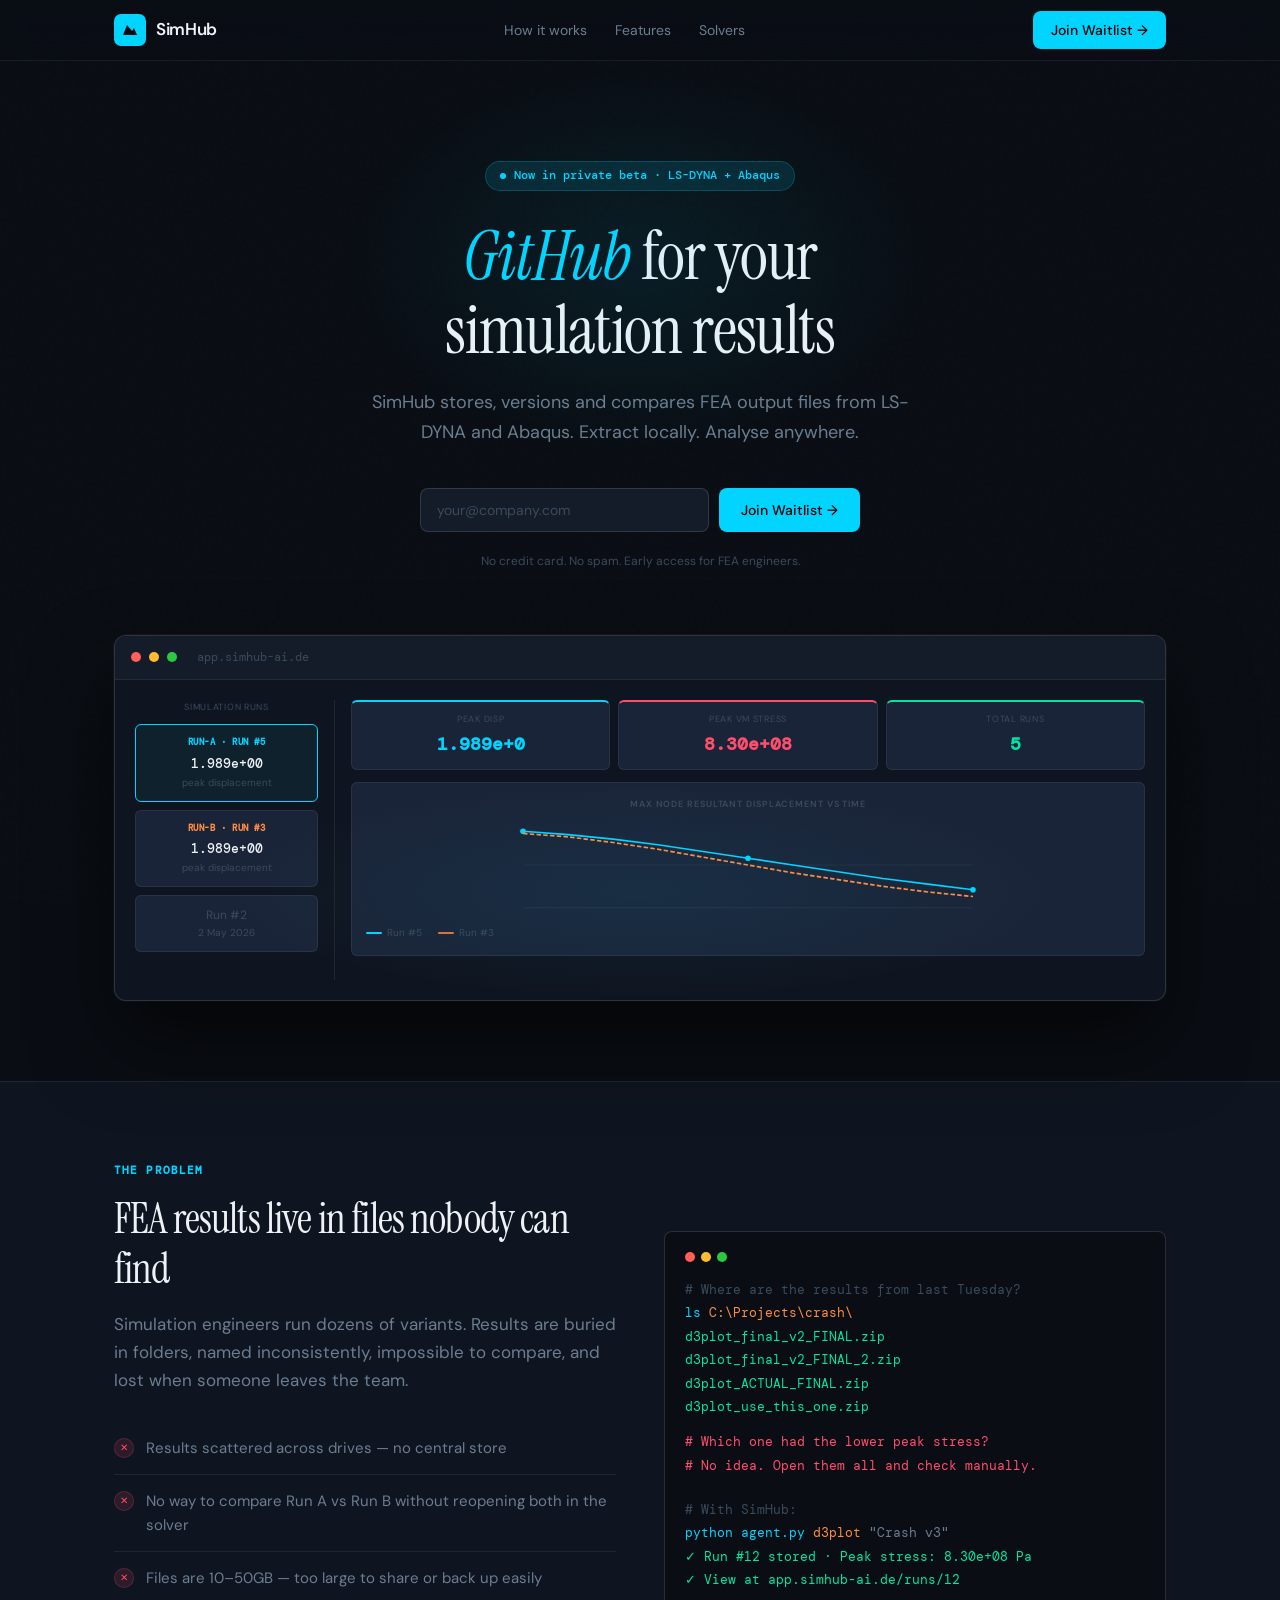
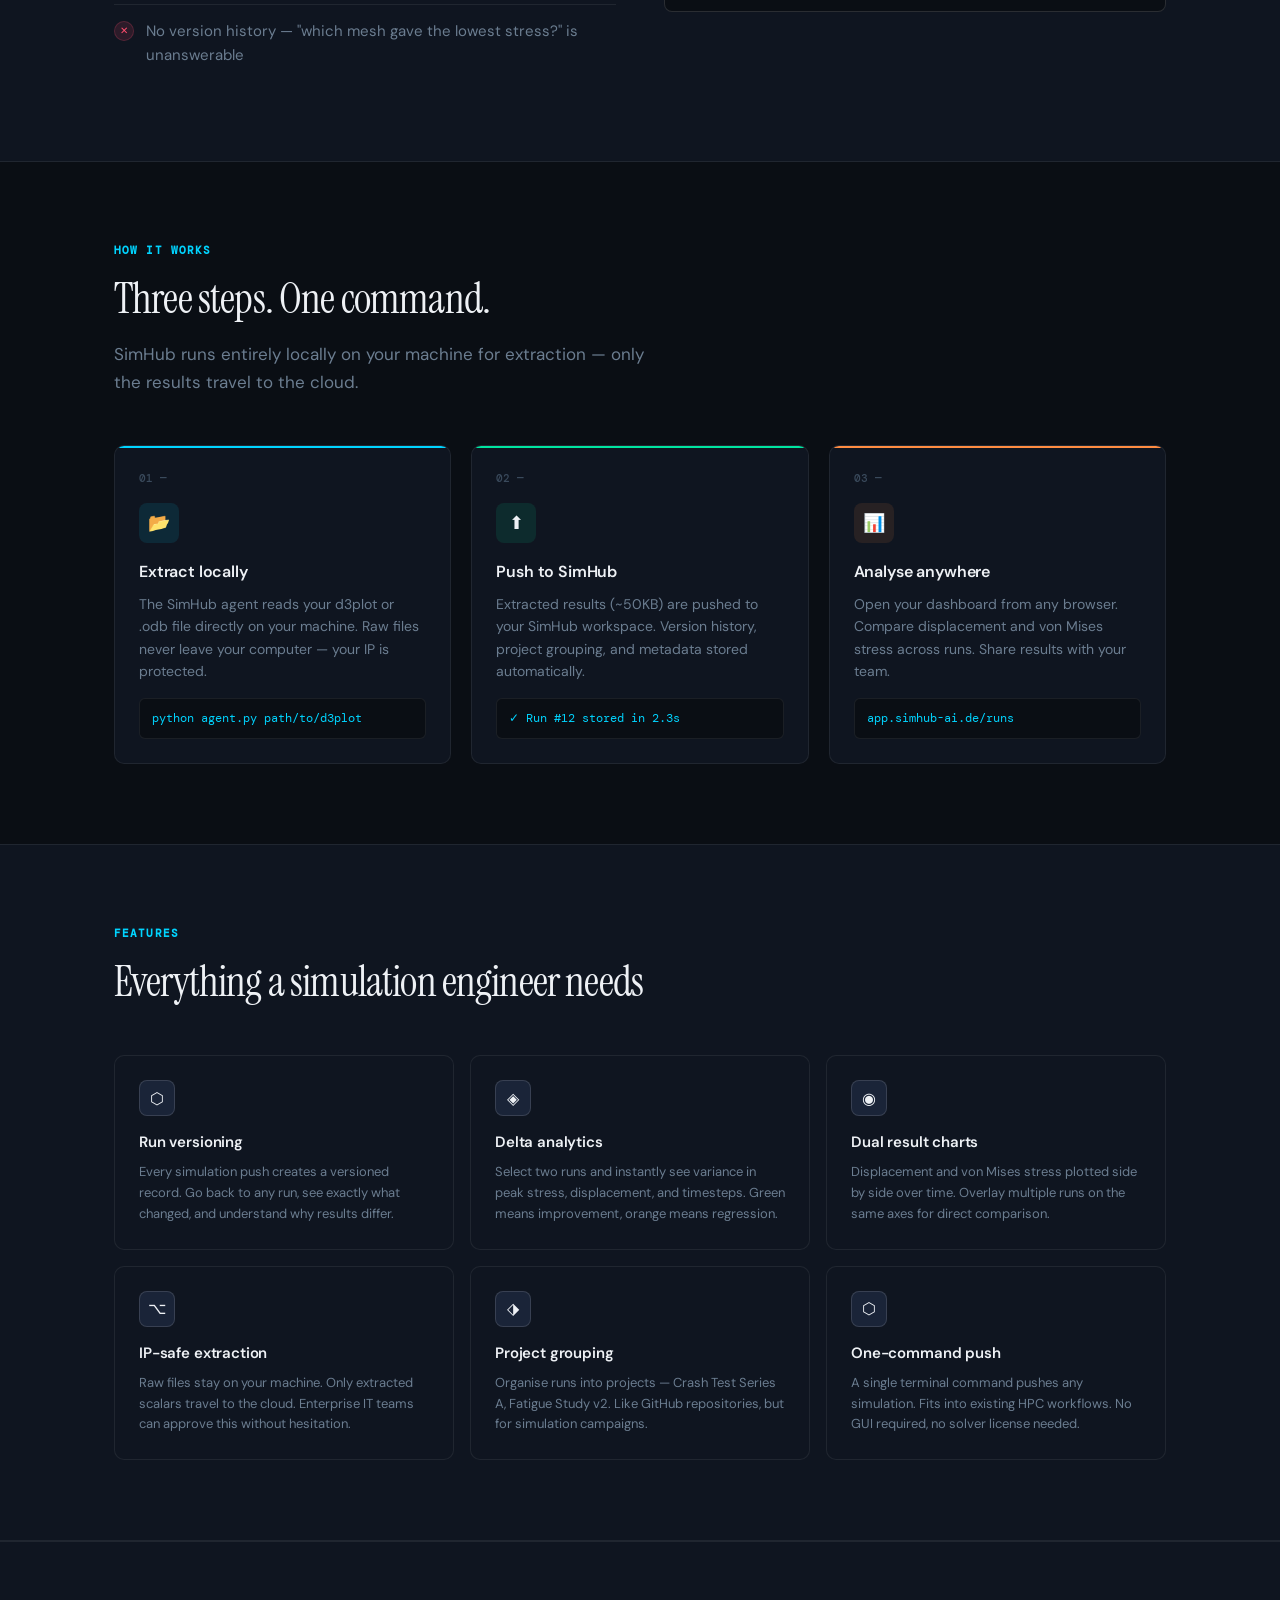
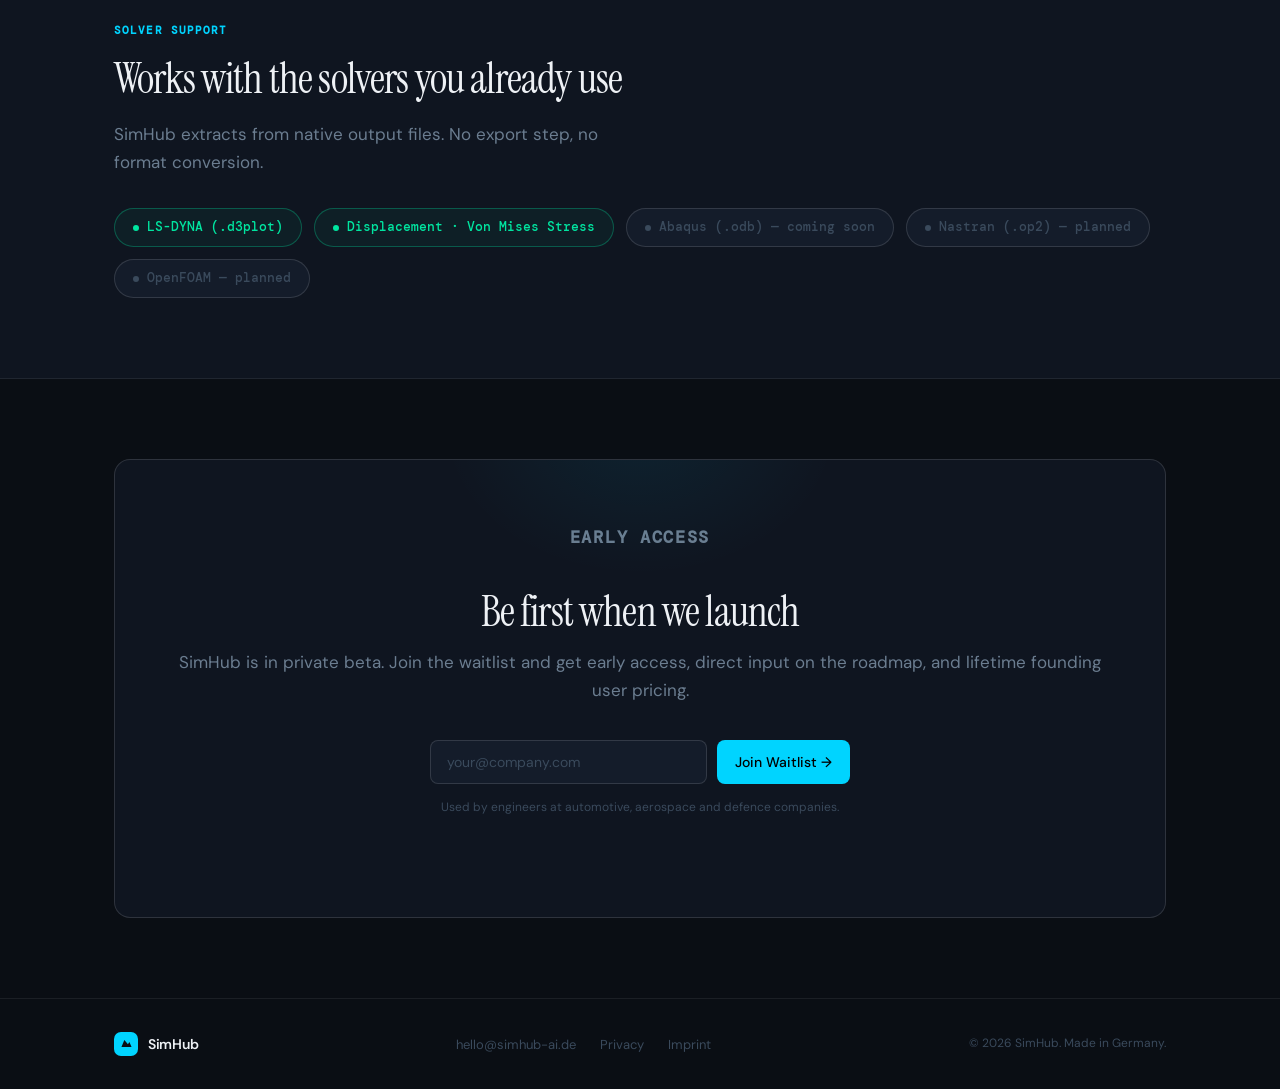
==== index.html @ 5e5bd2ab "feat:launch landing page" ====
<!DOCTYPE html>
<html lang="en">
<head>
  <meta charset="UTF-8"/>
  <meta name="viewport" content="width=device-width, initial-scale=1.0"/>
  <title>SimHub — GitHub for Simulation Data</title>
  <meta name="description" content="Store, version and compare FEA simulation results from LS-DYNA and Abaqus. Built for structural engineers."/>
  <meta property="og:title" content="SimHub — GitHub for Simulation Data"/>
  <meta property="og:description" content="Store, version and compare FEA results. Built for LS-DYNA and Abaqus engineers."/>
  <link rel="preconnect" href="https://fonts.googleapis.com"/>
  <link href="https://fonts.googleapis.com/css2?family=DM+Mono:wght@400;500&family=Instrument+Serif:ital@0;1&family=DM+Sans:wght@300;400;500;600&display=swap" rel="stylesheet"/>
  <style>
    /* ── Reset & tokens ──────────────────────────────────────────── */
    *, *::before, *::after { box-sizing: border-box; margin: 0; padding: 0; }

    :root {
      --bg:        #0a0e14;
      --bg-1:      #0f1520;
      --bg-2:      #141c2a;
      --bg-3:      #1a2438;
      --border:    rgba(255,255,255,0.07);
      --border-hi: rgba(255,255,255,0.13);
      --text-0:    #eef1f5;
      --text-1:    #6b7d90;
      --text-2:    #3a4a5c;
      --accent:    #00d4ff;
      --accent-dim:rgba(0,212,255,0.12);
      --green:     #00e5a0;
      --orange:    #ff8c42;
      --red:       #ff4d6d;
      --max:       1100px;
      --r:         8px;
    }

    html { scroll-behavior: smooth; }

    body {
      background: var(--bg);
      color: var(--text-0);
      font-family: 'DM Sans', sans-serif;
      font-size: 16px;
      line-height: 1.6;
      -webkit-font-smoothing: antialiased;
    }

    .container { max-width: var(--max); margin: 0 auto; padding: 0 24px; }
    .mono      { font-family: 'DM Mono', monospace; }

    /* ── Noise texture overlay ───────────────────────────────────── */
    body::before {
      content: '';
      position: fixed; inset: 0; pointer-events: none; z-index: 0;
      background-image: url("data:image/svg+xml,%3Csvg viewBox='0 0 256 256' xmlns='http://www.w3.org/2000/svg'%3E%3Cfilter id='noise'%3E%3CfeTurbulence type='fractalNoise' baseFrequency='0.9' numOctaves='4' stitchTiles='stitch'/%3E%3C/filter%3E%3Crect width='100%25' height='100%25' filter='url(%23noise)' opacity='0.03'/%3E%3C/svg%3E");
      opacity: 0.4;
    }

    /* ── Nav ─────────────────────────────────────────────────────── */
    nav {
      position: sticky; top: 0; z-index: 100;
      border-bottom: 1px solid var(--border);
      background: rgba(10,14,20,0.85);
      backdrop-filter: blur(16px);
      -webkit-backdrop-filter: blur(16px);
    }

    .nav-inner {
      max-width: var(--max); margin: 0 auto; padding: 0 24px;
      height: 60px;
      display: flex; align-items: center; justify-content: space-between;
    }

    .logo {
      display: flex; align-items: center; gap: 10px;
      text-decoration: none;
    }

    .logo-mark {
      width: 32px; height: 32px;
      background: var(--accent);
      border-radius: 7px;
      display: flex; align-items: center; justify-content: center;
    }

    .logo-name {
      font-family: 'DM Sans', sans-serif;
      font-weight: 600; font-size: 17px;
      color: var(--text-0); letter-spacing: -0.02em;
    }

    .nav-links {
      display: flex; align-items: center; gap: 28px;
      list-style: none;
    }

    .nav-links a {
      font-size: 14px; color: var(--text-1);
      text-decoration: none; transition: color 0.15s;
    }
    .nav-links a:hover { color: var(--text-0); }

    .btn {
      display: inline-flex; align-items: center; gap: 6px;
      font-family: 'DM Sans', sans-serif;
      font-size: 14px; font-weight: 500;
      padding: 8px 18px; border-radius: var(--r);
      border: none; cursor: pointer; transition: all 0.15s;
      text-decoration: none;
    }

    .btn-primary {
      background: var(--accent); color: #000;
    }
    .btn-primary:hover { background: #33dcff; transform: translateY(-1px); }

    .btn-outline {
      background: transparent;
      border: 1px solid var(--border-hi);
      color: var(--text-0);
    }
    .btn-outline:hover { border-color: var(--accent); color: var(--accent); }

    /* ── Hero ────────────────────────────────────────────────────── */
    .hero {
      padding: 100px 0 80px;
      text-align: center;
      position: relative;
    }

    /* Glow behind hero */
    .hero::before {
      content: '';
      position: absolute;
      top: 0; left: 50%; transform: translateX(-50%);
      width: 600px; height: 400px;
      background: radial-gradient(ellipse, rgba(0,212,255,0.08) 0%, transparent 70%);
      pointer-events: none;
    }

    .hero-eyebrow {
      display: inline-flex; align-items: center; gap: 8px;
      background: var(--accent-dim);
      border: 1px solid rgba(0,212,255,0.2);
      border-radius: 100px;
      padding: 4px 14px; margin-bottom: 28px;
      font-size: 12px; font-weight: 500; color: var(--accent);
      font-family: 'DM Mono', monospace;
    }

    .hero-eyebrow::before {
      content: '';
      width: 6px; height: 6px; border-radius: 50%;
      background: var(--accent);
      animation: pulse 2s infinite;
    }

    @keyframes pulse {
      0%,100% { opacity:1; } 50% { opacity:0.3; }
    }

    h1 {
      font-family: 'Instrument Serif', Georgia, serif;
      font-size: clamp(40px, 6vw, 68px);
      font-weight: 400; line-height: 1.1;
      letter-spacing: -0.02em;
      color: var(--text-0);
      margin-bottom: 20px;
    }

    h1 em {
      font-style: italic;
      color: var(--accent);
    }

    .hero-sub {
      font-size: 18px; color: var(--text-1);
      max-width: 540px; margin: 0 auto 40px;
      line-height: 1.65;
    }

    /* Email capture */
    .email-form {
      display: flex; gap: 10px;
      max-width: 440px; margin: 0 auto 20px;
    }

    .email-input {
      flex: 1;
      background: var(--bg-2);
      border: 1px solid var(--border-hi);
      border-radius: var(--r);
      padding: 12px 16px;
      font-family: 'DM Sans', sans-serif;
      font-size: 14px; color: var(--text-0);
      outline: none; transition: border-color 0.15s;
    }
    .email-input::placeholder { color: var(--text-2); }
    .email-input:focus { border-color: var(--accent); }

    .email-form .btn-primary { padding: 12px 22px; font-size: 14px; white-space: nowrap; }

    .hero-note {
      font-size: 12px; color: var(--text-2);
    }

    /* Dashboard preview */
    .dashboard-preview {
      margin-top: 64px;
      position: relative;
    }

    .dashboard-preview::before {
      content: '';
      position: absolute;
      bottom: 0; left: 50%; transform: translateX(-50%);
      width: 80%; height: 60%;
      background: radial-gradient(ellipse, rgba(0,212,255,0.06) 0%, transparent 70%);
      pointer-events: none;
    }

    .preview-frame {
      background: var(--bg-1);
      border: 1px solid var(--border-hi);
      border-radius: 12px;
      overflow: hidden;
      box-shadow: 0 40px 80px rgba(0,0,0,0.6), 0 0 0 1px rgba(255,255,255,0.04);
    }

    .preview-bar {
      background: var(--bg-2);
      border-bottom: 1px solid var(--border);
      padding: 12px 16px;
      display: flex; align-items: center; gap: 8px;
    }

    .dot { width: 10px; height: 10px; border-radius: 50%; }

    .preview-content {
      padding: 20px;
      display: grid;
      grid-template-columns: 200px 1fr;
      gap: 16px;
      min-height: 320px;
    }

    .preview-sidebar {
      border-right: 1px solid var(--border);
      padding-right: 16px;
    }

    .preview-run {
      background: var(--bg-3);
      border: 1px solid var(--border);
      border-radius: 6px;
      padding: 10px 12px;
      margin-bottom: 8px;
      cursor: default;
    }

    .preview-run.active { border-color: var(--accent); background: rgba(0,212,255,0.06); }

    .preview-run-label {
      font-size: 9px; font-weight: 600;
      color: var(--accent); font-family: 'DM Mono', monospace;
      letter-spacing: 0.06em; margin-bottom: 4px;
    }

    .preview-run-val {
      font-size: 13px; font-family: 'DM Mono', monospace;
      color: var(--text-0); font-weight: 500;
    }

    .preview-charts {
      display: flex; flex-direction: column; gap: 12px;
    }

    .preview-chart-header {
      font-size: 9px; font-weight: 600; letter-spacing: 0.1em;
      color: var(--text-2); text-transform: uppercase; margin-bottom: 8px;
    }

    /* SVG chart placeholders */
    .chart-svg { width: 100%; height: 90px; }

    /* ── Section shared ──────────────────────────────────────────── */
    section { padding: 80px 0; }

    .section-label {
      font-size: 11px; font-weight: 600;
      letter-spacing: 0.1em; text-transform: uppercase;
      color: var(--accent); font-family: 'DM Mono', monospace;
      margin-bottom: 14px;
    }

    h2 {
      font-family: 'Instrument Serif', Georgia, serif;
      font-size: clamp(28px, 4vw, 42px);
      font-weight: 400; line-height: 1.2;
      letter-spacing: -0.02em;
      margin-bottom: 16px;
    }

    .section-sub {
      font-size: 17px; color: var(--text-1);
      max-width: 540px; line-height: 1.65;
    }

    /* ── Problem section ─────────────────────────────────────────── */
    .problem { background: var(--bg-1); border-top: 1px solid var(--border); border-bottom: 1px solid var(--border); }

    .problem-grid {
      display: grid;
      grid-template-columns: 1fr 1fr;
      gap: 48px; align-items: center;
    }

    .pain-list { list-style: none; margin-top: 28px; }

    .pain-list li {
      display: flex; align-items: flex-start; gap: 12px;
      padding: 14px 0;
      border-bottom: 1px solid var(--border);
      font-size: 15px; color: var(--text-1);
    }

    .pain-list li:last-child { border-bottom: none; }

    .pain-icon {
      width: 20px; height: 20px; border-radius: 50%;
      background: rgba(255,77,109,0.12);
      border: 1px solid rgba(255,77,109,0.2);
      display: flex; align-items: center; justify-content: center;
      flex-shrink: 0; margin-top: 2px;
      font-size: 10px; color: var(--red);
    }

    .terminal {
      background: var(--bg);
      border: 1px solid var(--border-hi);
      border-radius: var(--r);
      padding: 20px;
      font-family: 'DM Mono', monospace;
      font-size: 13px;
    }

    .terminal-bar {
      display: flex; gap: 6px; margin-bottom: 16px;
    }

    .t-line { line-height: 1.8; }
    .t-comment { color: var(--text-2); }
    .t-cmd     { color: var(--accent); }
    .t-out     { color: var(--green); }
    .t-err     { color: var(--red); }
    .t-path    { color: var(--orange); }

    /* ── How it works ────────────────────────────────────────────── */
    .steps {
      display: grid;
      grid-template-columns: repeat(3, 1fr);
      gap: 20px; margin-top: 48px;
    }

    .step {
      background: var(--bg-1);
      border: 1px solid var(--border);
      border-radius: 10px;
      padding: 24px;
      position: relative;
      overflow: hidden;
    }

    .step::before {
      content: '';
      position: absolute; top: 0; left: 0; right: 0; height: 2px;
    }
    .step:nth-child(1)::before { background: var(--accent); }
    .step:nth-child(2)::before { background: var(--green); }
    .step:nth-child(3)::before { background: var(--orange); }

    .step-num {
      font-family: 'DM Mono', monospace;
      font-size: 11px; font-weight: 500;
      color: var(--text-2); margin-bottom: 16px;
    }

    .step-icon {
      width: 40px; height: 40px;
      border-radius: 8px;
      display: flex; align-items: center; justify-content: center;
      font-size: 18px; margin-bottom: 16px;
    }

    .step h3 {
      font-size: 16px; font-weight: 600;
      margin-bottom: 8px; letter-spacing: -0.01em;
    }

    .step p {
      font-size: 14px; color: var(--text-1); line-height: 1.6;
    }

    .step-code {
      margin-top: 16px;
      background: var(--bg);
      border: 1px solid var(--border);
      border-radius: 6px;
      padding: 10px 12px;
      font-family: 'DM Mono', monospace;
      font-size: 12px; color: var(--accent);
    }

    /* ── Features ────────────────────────────────────────────────── */
    .features-grid {
      display: grid;
      grid-template-columns: repeat(3, 1fr);
      gap: 16px; margin-top: 48px;
    }

    .feature {
      background: var(--bg-1);
      border: 1px solid var(--border);
      border-radius: 10px;
      padding: 24px;
      transition: border-color 0.2s;
    }
    .feature:hover { border-color: var(--border-hi); }

    .feature-icon {
      width: 36px; height: 36px;
      background: var(--bg-3);
      border: 1px solid var(--border-hi);
      border-radius: 8px;
      display: flex; align-items: center; justify-content: center;
      font-size: 16px; margin-bottom: 14px;
    }

    .feature h3 {
      font-size: 15px; font-weight: 600;
      margin-bottom: 8px; letter-spacing: -0.01em;
    }

    .feature p {
      font-size: 13px; color: var(--text-1); line-height: 1.6;
    }

    /* ── Solvers ─────────────────────────────────────────────────── */
    .solvers {
      background: var(--bg-1);
      border-top: 1px solid var(--border);
      border-bottom: 1px solid var(--border);
    }

    .solver-chips {
      display: flex; gap: 12px; flex-wrap: wrap; margin-top: 32px;
    }

    .solver-chip {
      background: var(--bg-2);
      border: 1px solid var(--border-hi);
      border-radius: 100px;
      padding: 8px 18px;
      font-family: 'DM Mono', monospace;
      font-size: 13px; font-weight: 500;
      display: flex; align-items: center; gap: 8px;
    }

    .solver-chip.live { border-color: rgba(0,229,160,0.3); color: var(--green); background: rgba(0,229,160,0.05); }
    .solver-chip.soon { color: var(--text-2); }
    .chip-dot { width: 6px; height: 6px; border-radius: 50%; }

    /* ── CTA ─────────────────────────────────────────────────────── */
    .cta-section { text-align: center; }

    .cta-box {
      background: var(--bg-1);
      border: 1px solid var(--border-hi);
      border-radius: 16px;
      padding: 64px 48px;
      position: relative; overflow: hidden;
    }

    .cta-box::before {
      content: '';
      position: absolute; top: -40%; left: 50%; transform: translateX(-50%);
      width: 400px; height: 300px;
      background: radial-gradient(ellipse, rgba(0,212,255,0.07) 0%, transparent 70%);
      pointer-events: none;
    }

    .cta-box h2 { margin-bottom: 12px; }
    .cta-box p  { color: var(--text-1); font-size: 17px; margin-bottom: 36px; }

    .cta-form {
      display: flex; gap: 10px;
      max-width: 420px; margin: 0 auto;
    }

    /* ── Footer ──────────────────────────────────────────────────── */
    footer {
      border-top: 1px solid var(--border);
      padding: 32px 0;
    }

    .footer-inner {
      max-width: var(--max); margin: 0 auto; padding: 0 24px;
      display: flex; align-items: center; justify-content: space-between;
    }

    .footer-links {
      display: flex; gap: 24px; list-style: none;
    }

    .footer-links a {
      font-size: 13px; color: var(--text-2);
      text-decoration: none; transition: color 0.15s;
    }
    .footer-links a:hover { color: var(--text-1); }

    /* ── Success state ───────────────────────────────────────────── */
    .success-msg {
      display: none;
      color: var(--green);
      font-size: 14px; margin-top: 12px;
      font-family: 'DM Mono', monospace;
    }

    /* ── Responsive ──────────────────────────────────────────────── */
    @media (max-width: 768px) {
      .problem-grid,
      .steps,
      .features-grid { grid-template-columns: 1fr; }
      .email-form, .cta-form { flex-direction: column; }
      .nav-links { display: none; }
      h1 { font-size: 36px; }
      .preview-content { grid-template-columns: 1fr; }
      .preview-sidebar { display: none; }
    }
  </style>
</head>
<body>

<!-- ── Nav ─────────────────────────────────────────────────────────────── -->
<nav>
  <div class="nav-inner">
    <a href="#" class="logo">
      <div class="logo-mark">
        <svg width="18" height="18" viewBox="0 0 18 18" fill="none">
          <path d="M2 14L6 4L11 10L13 7L16 14H2Z" fill="#0a0e14"/>
        </svg>
      </div>
      <span class="logo-name">SimHub</span>
    </a>
    <ul class="nav-links">
      <li><a href="#how">How it works</a></li>
      <li><a href="#features">Features</a></li>
      <li><a href="#solvers">Solvers</a></li>
    </ul>
    <a href="#waitlist" class="btn btn-primary">Join Waitlist →</a>
  </div>
</nav>

<!-- ── Hero ────────────────────────────────────────────────────────────── -->
<section class="hero">
  <div class="container">
    <div class="hero-eyebrow">Now in private beta · LS-DYNA + Abaqus</div>
    <h1>
      <em>GitHub</em> for your<br/>
      simulation results
    </h1>
    <p class="hero-sub">
      SimHub stores, versions and compares FEA output files from LS-DYNA and Abaqus.
      Extract locally. Analyse anywhere.
    </p>

    <form class="email-form" onsubmit="handleSubmit(event)" id="hero-form">
      <input type="email" class="email-input" placeholder="your@company.com" required id="hero-email"/>
      <button type="submit" class="btn btn-primary">Join Waitlist →</button>
    </form>
    <p class="hero-note">No credit card. No spam. Early access for FEA engineers.</p>
    <p class="success-msg" id="hero-success">✓ You're on the list. We'll be in touch.</p>

    <!-- Dashboard preview -->
    <div class="dashboard-preview">
      <div class="preview-frame">
        <div class="preview-bar">
          <div class="dot" style="background:#ff5f57"></div>
          <div class="dot" style="background:#ffbd2e"></div>
          <div class="dot" style="background:#28ca41"></div>
          <span style="margin-left:12px;font-size:12px;color:var(--text-2);font-family:'DM Mono',monospace">app.simhub-ai.de</span>
        </div>
        <div class="preview-content">
          <div class="preview-sidebar">
            <div style="font-size:9px;color:var(--text-2);letter-spacing:0.08em;text-transform:uppercase;margin-bottom:10px">SIMULATION RUNS</div>
            <div class="preview-run active">
              <div class="preview-run-label">RUN-A · RUN #5</div>
              <div class="preview-run-val">1.989e+00</div>
              <div style="font-size:10px;color:var(--text-2)">peak displacement</div>
            </div>
            <div class="preview-run">
              <div class="preview-run-label" style="color:var(--orange)">RUN-B · RUN #3</div>
              <div class="preview-run-val">1.989e+00</div>
              <div style="font-size:10px;color:var(--text-2)">peak displacement</div>
            </div>
            <div class="preview-run">
              <div style="font-size:12px;color:var(--text-2)">Run #2</div>
              <div style="font-size:10px;color:var(--text-2)">2 May 2026</div>
            </div>
          </div>

          <div class="preview-charts">
            <!-- Stat cards -->
            <div style="display:grid;grid-template-columns:repeat(3,1fr);gap:8px">
              <div style="background:var(--bg-3);border:1px solid var(--border);border-radius:6px;padding:10px;border-top:2px solid var(--accent)">
                <div style="font-size:9px;color:var(--text-2);text-transform:uppercase;letter-spacing:0.08em;margin-bottom:4px">PEAK DISP</div>
                <div style="font-size:18px;font-weight:700;font-family:'DM Mono',monospace;color:var(--accent)">1.989e+0</div>
              </div>
              <div style="background:var(--bg-3);border:1px solid var(--border);border-radius:6px;padding:10px;border-top:2px solid var(--red)">
                <div style="font-size:9px;color:var(--text-2);text-transform:uppercase;letter-spacing:0.08em;margin-bottom:4px">PEAK VM STRESS</div>
                <div style="font-size:18px;font-weight:700;font-family:'DM Mono',monospace;color:var(--red)">8.30e+08</div>
              </div>
              <div style="background:var(--bg-3);border:1px solid var(--border);border-radius:6px;padding:10px;border-top:2px solid var(--green)">
                <div style="font-size:9px;color:var(--text-2);text-transform:uppercase;letter-spacing:0.08em;margin-bottom:4px">TOTAL RUNS</div>
                <div style="font-size:18px;font-weight:700;font-family:'DM Mono',monospace;color:var(--green)">5</div>
              </div>
            </div>

            <!-- Chart preview -->
            <div style="background:var(--bg-3);border:1px solid var(--border);border-radius:6px;padding:14px">
              <div class="preview-chart-header">MAX NODE RESULTANT DISPLACEMENT VS TIME</div>
              <svg class="chart-svg" viewBox="0 0 400 80">
                <line x1="0" y1="78" x2="400" y2="78" stroke="rgba(255,255,255,0.05)" stroke-width="1"/>
                <line x1="0" y1="40" x2="400" y2="40" stroke="rgba(255,255,255,0.05)" stroke-width="1"/>
                <!-- RUN-A displacement curve -->
                <polyline points="0,10 40,13 80,17 120,22 160,28 200,34 240,40 280,46 320,52 360,57 400,62"
                  fill="none" stroke="#00d4ff" stroke-width="1.5"/>
                <circle cx="0"   cy="10" r="2.5" fill="#00d4ff"/>
                <circle cx="200" cy="34" r="2.5" fill="#00d4ff"/>
                <circle cx="400" cy="62" r="2.5" fill="#00d4ff"/>
                <!-- RUN-B displacement curve -->
                <polyline points="0,12 40,15 80,20 120,26 160,33 200,40 240,47 280,53 320,59 360,64 400,68"
                  fill="none" stroke="#ff8c42" stroke-width="1.5" stroke-dasharray="4 2"/>
              </svg>
              <div style="display:flex;gap:16px;margin-top:8px">
                <div style="display:flex;align-items:center;gap:5px"><div style="width:16px;height:2px;background:#00d4ff;border-radius:1px"></div><span style="font-size:10px;color:var(--text-2)">Run #5</span></div>
                <div style="display:flex;align-items:center;gap:5px"><div style="width:16px;height:2px;background:#ff8c42;border-radius:1px;opacity:0.8"></div><span style="font-size:10px;color:var(--text-2)">Run #3</span></div>
              </div>
            </div>
          </div>
        </div>
      </div>
    </div>
  </div>
</section>

<!-- ── Problem ──────────────────────────────────────────────────────────── -->
<section class="problem" id="problem">
  <div class="container">
    <div class="problem-grid">
      <div>
        <p class="section-label">The Problem</p>
        <h2>FEA results live in files nobody can find</h2>
        <p class="section-sub">
          Simulation engineers run dozens of variants. Results are buried in folders,
          named inconsistently, impossible to compare, and lost when someone leaves the team.
        </p>
        <ul class="pain-list">
          <li>
            <span class="pain-icon">✕</span>
            <span>Results scattered across drives — no central store</span>
          </li>
          <li>
            <span class="pain-icon">✕</span>
            <span>No way to compare Run A vs Run B without reopening both in the solver</span>
          </li>
          <li>
            <span class="pain-icon">✕</span>
            <span>Files are 10–50GB — too large to share or back up easily</span>
          </li>
          <li>
            <span class="pain-icon">✕</span>
            <span>No version history — "which mesh gave the lowest stress?" is unanswerable</span>
          </li>
        </ul>
      </div>
      <div class="terminal">
        <div class="terminal-bar">
          <div class="dot" style="background:#ff5f57"></div>
          <div class="dot" style="background:#ffbd2e"></div>
          <div class="dot" style="background:#28ca41"></div>
        </div>
        <div class="t-line t-comment"># Where are the results from last Tuesday?</div>
        <div class="t-line"><span class="t-cmd">ls</span> <span class="t-path">C:\Projects\crash\</span></div>
        <div class="t-line t-out">d3plot_final_v2_FINAL.zip</div>
        <div class="t-line t-out">d3plot_final_v2_FINAL_2.zip</div>
        <div class="t-line t-out">d3plot_ACTUAL_FINAL.zip</div>
        <div class="t-line t-out">d3plot_use_this_one.zip</div>
        <div class="t-line t-err" style="margin-top:12px"># Which one had the lower peak stress?</div>
        <div class="t-line t-err"># No idea. Open them all and check manually.</div>
        <br/>
        <div class="t-line t-comment"># With SimHub:</div>
        <div class="t-line"><span class="t-cmd">python agent.py</span> <span class="t-path">d3plot</span> <span style="color:var(--text-1)">"Crash v3"</span></div>
        <div class="t-line t-out">✓ Run #12 stored · Peak stress: 8.30e+08 Pa</div>
        <div class="t-line t-out">✓ View at app.simhub-ai.de/runs/12</div>
      </div>
    </div>
  </div>
</section>

<!-- ── How it works ─────────────────────────────────────────────────────── -->
<section id="how">
  <div class="container">
    <p class="section-label">How it works</p>
    <h2>Three steps. One command.</h2>
    <p class="section-sub">SimHub runs entirely locally on your machine for extraction — only the results travel to the cloud.</p>

    <div class="steps">
      <div class="step">
        <div class="step-num">01 —</div>
        <div class="step-icon" style="background:rgba(0,212,255,0.1)">📂</div>
        <h3>Extract locally</h3>
        <p>The SimHub agent reads your d3plot or .odb file directly on your machine. Raw files never leave your computer — your IP is protected.</p>
        <div class="step-code">python agent.py path/to/d3plot</div>
      </div>
      <div class="step">
        <div class="step-num">02 —</div>
        <div class="step-icon" style="background:rgba(0,229,160,0.1)">⬆</div>
        <h3>Push to SimHub</h3>
        <p>Extracted results (~50KB) are pushed to your SimHub workspace. Version history, project grouping, and metadata stored automatically.</p>
        <div class="step-code">✓ Run #12 stored in 2.3s</div>
      </div>
      <div class="step">
        <div class="step-num">03 —</div>
        <div class="step-icon" style="background:rgba(255,140,66,0.1)">📊</div>
        <h3>Analyse anywhere</h3>
        <p>Open your dashboard from any browser. Compare displacement and von Mises stress across runs. Share results with your team.</p>
        <div class="step-code">app.simhub-ai.de/runs</div>
      </div>
    </div>
  </div>
</section>

<!-- ── Features ─────────────────────────────────────────────────────────── -->
<section id="features" style="background:var(--bg-1);border-top:1px solid var(--border);border-bottom:1px solid var(--border)">
  <div class="container">
    <p class="section-label">Features</p>
    <h2>Everything a simulation engineer needs</h2>

    <div class="features-grid">
      <div class="feature">
        <div class="feature-icon">⬡</div>
        <h3>Run versioning</h3>
        <p>Every simulation push creates a versioned record. Go back to any run, see exactly what changed, and understand why results differ.</p>
      </div>
      <div class="feature">
        <div class="feature-icon">◈</div>
        <h3>Delta analytics</h3>
        <p>Select two runs and instantly see variance in peak stress, displacement, and timesteps. Green means improvement, orange means regression.</p>
      </div>
      <div class="feature">
        <div class="feature-icon">◉</div>
        <h3>Dual result charts</h3>
        <p>Displacement and von Mises stress plotted side by side over time. Overlay multiple runs on the same axes for direct comparison.</p>
      </div>
      <div class="feature">
        <div class="feature-icon">⌥</div>
        <h3>IP-safe extraction</h3>
        <p>Raw files stay on your machine. Only extracted scalars travel to the cloud. Enterprise IT teams can approve this without hesitation.</p>
      </div>
      <div class="feature">
        <div class="feature-icon">⬗</div>
        <h3>Project grouping</h3>
        <p>Organise runs into projects — Crash Test Series A, Fatigue Study v2. Like GitHub repositories, but for simulation campaigns.</p>
      </div>
      <div class="feature">
        <div class="feature-icon">⬡</div>
        <h3>One-command push</h3>
        <p>A single terminal command pushes any simulation. Fits into existing HPC workflows. No GUI required, no solver license needed.</p>
      </div>
    </div>
  </div>
</section>

<!-- ── Solvers ───────────────────────────────────────────────────────────── -->
<section class="solvers" id="solvers">
  <div class="container">
    <p class="section-label">Solver Support</p>
    <h2>Works with the solvers you already use</h2>
    <p class="section-sub">SimHub extracts from native output files. No export step, no format conversion.</p>

    <div class="solver-chips">
      <div class="solver-chip live">
        <div class="chip-dot" style="background:var(--green)"></div>
        LS-DYNA (.d3plot)
      </div>
      <div class="solver-chip live">
        <div class="chip-dot" style="background:var(--green)"></div>
        Displacement · Von Mises Stress
      </div>
      <div class="solver-chip soon">
        <div class="chip-dot" style="background:var(--text-2)"></div>
        Abaqus (.odb) — coming soon
      </div>
      <div class="solver-chip soon">
        <div class="chip-dot" style="background:var(--text-2)"></div>
        Nastran (.op2) — planned
      </div>
      <div class="solver-chip soon">
        <div class="chip-dot" style="background:var(--text-2)"></div>
        OpenFOAM — planned
      </div>
    </div>
  </div>
</section>

<!-- ── Final CTA ─────────────────────────────────────────────────────────── -->
<section class="cta-section" id="waitlist">
  <div class="container">
    <div class="cta-box">
      <p class="section-label">Early Access</p>
      <h2>Be first when we launch</h2>
      <p>SimHub is in private beta. Join the waitlist and get early access, direct input on the roadmap, and lifetime founding user pricing.</p>
      <form class="cta-form" onsubmit="handleSubmit(event)" id="cta-form">
        <input type="email" class="email-input" placeholder="your@company.com" required id="cta-email"/>
        <button type="submit" class="btn btn-primary">Join Waitlist →</button>
      </form>
      <p class="success-msg" id="cta-success">✓ You're on the list. We'll be in touch.</p>
      <p style="font-size:12px;color:var(--text-2);margin-top:14px">Used by engineers at automotive, aerospace and defence companies.</p>
    </div>
  </div>
</section>

<!-- ── Footer ────────────────────────────────────────────────────────────── -->
<footer>
  <div class="footer-inner">
    <a href="#" class="logo">
      <div class="logo-mark" style="width:24px;height:24px">
        <svg width="13" height="13" viewBox="0 0 18 18" fill="none">
          <path d="M2 14L6 4L11 10L13 7L16 14H2Z" fill="#0a0e14"/>
        </svg>
      </div>
      <span class="logo-name" style="font-size:14px">SimHub</span>
    </a>
    <ul class="footer-links">
      <li><a href="mailto:hello@simhub-ai.de">hello@simhub-ai.de</a></li>
      <li><a href="#">Privacy</a></li>
      <li><a href="#">Imprint</a></li>
    </ul>
    <span style="font-size:12px;color:var(--text-2)">© 2026 SimHub. Made in Germany.</span>
  </div>
</footer>

<script>
  function handleSubmit(e) {
    e.preventDefault();
    const form   = e.target;
    const formId = form.id;
    const email  = form.querySelector('input[type="email"]').value;

    // In production: send to your backend or Mailchimp/Brevo API
    // For now: show success message
    form.style.display = 'none';

    const successId = formId === 'hero-form' ? 'hero-success' : 'cta-success';
    document.getElementById(successId).style.display = 'block';

    console.log('Waitlist signup:', email);
    // TODO: POST to your FastAPI /waitlist endpoint or email service
  }
</script>

</body>
</html>
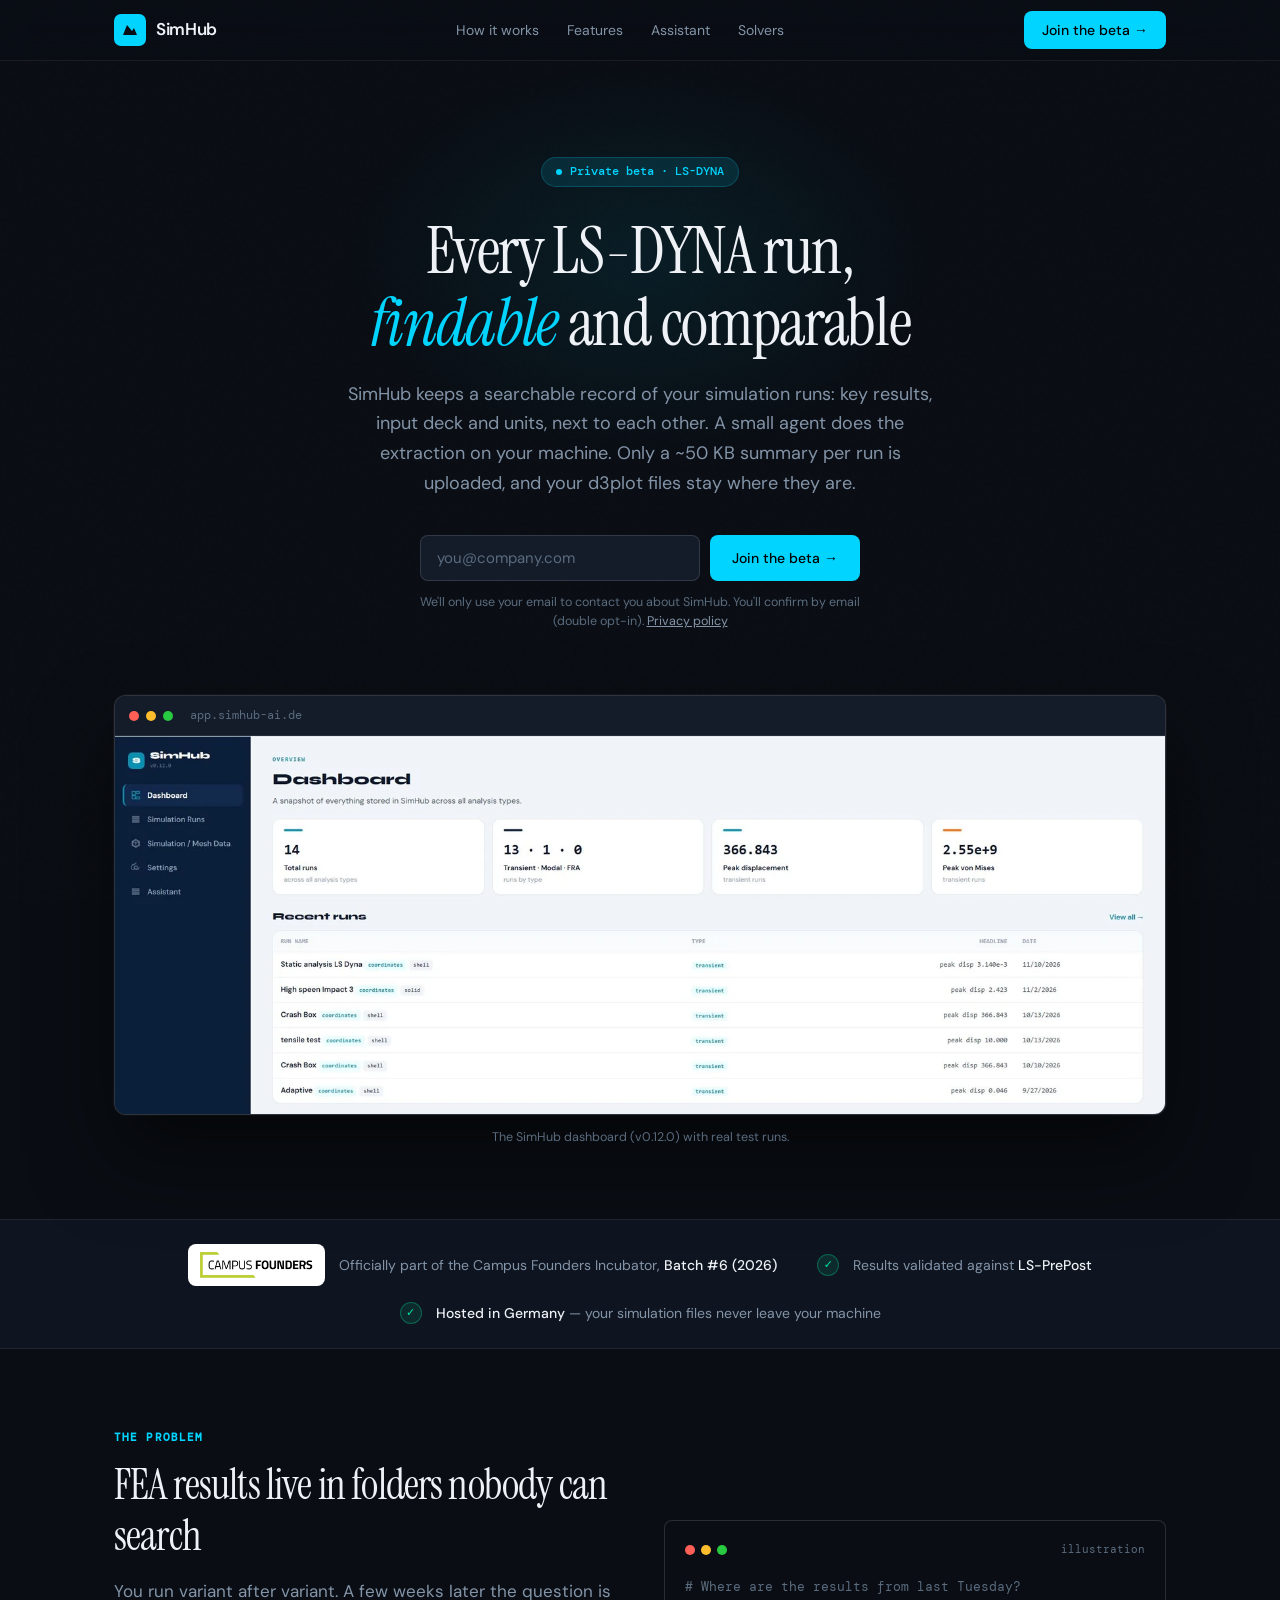
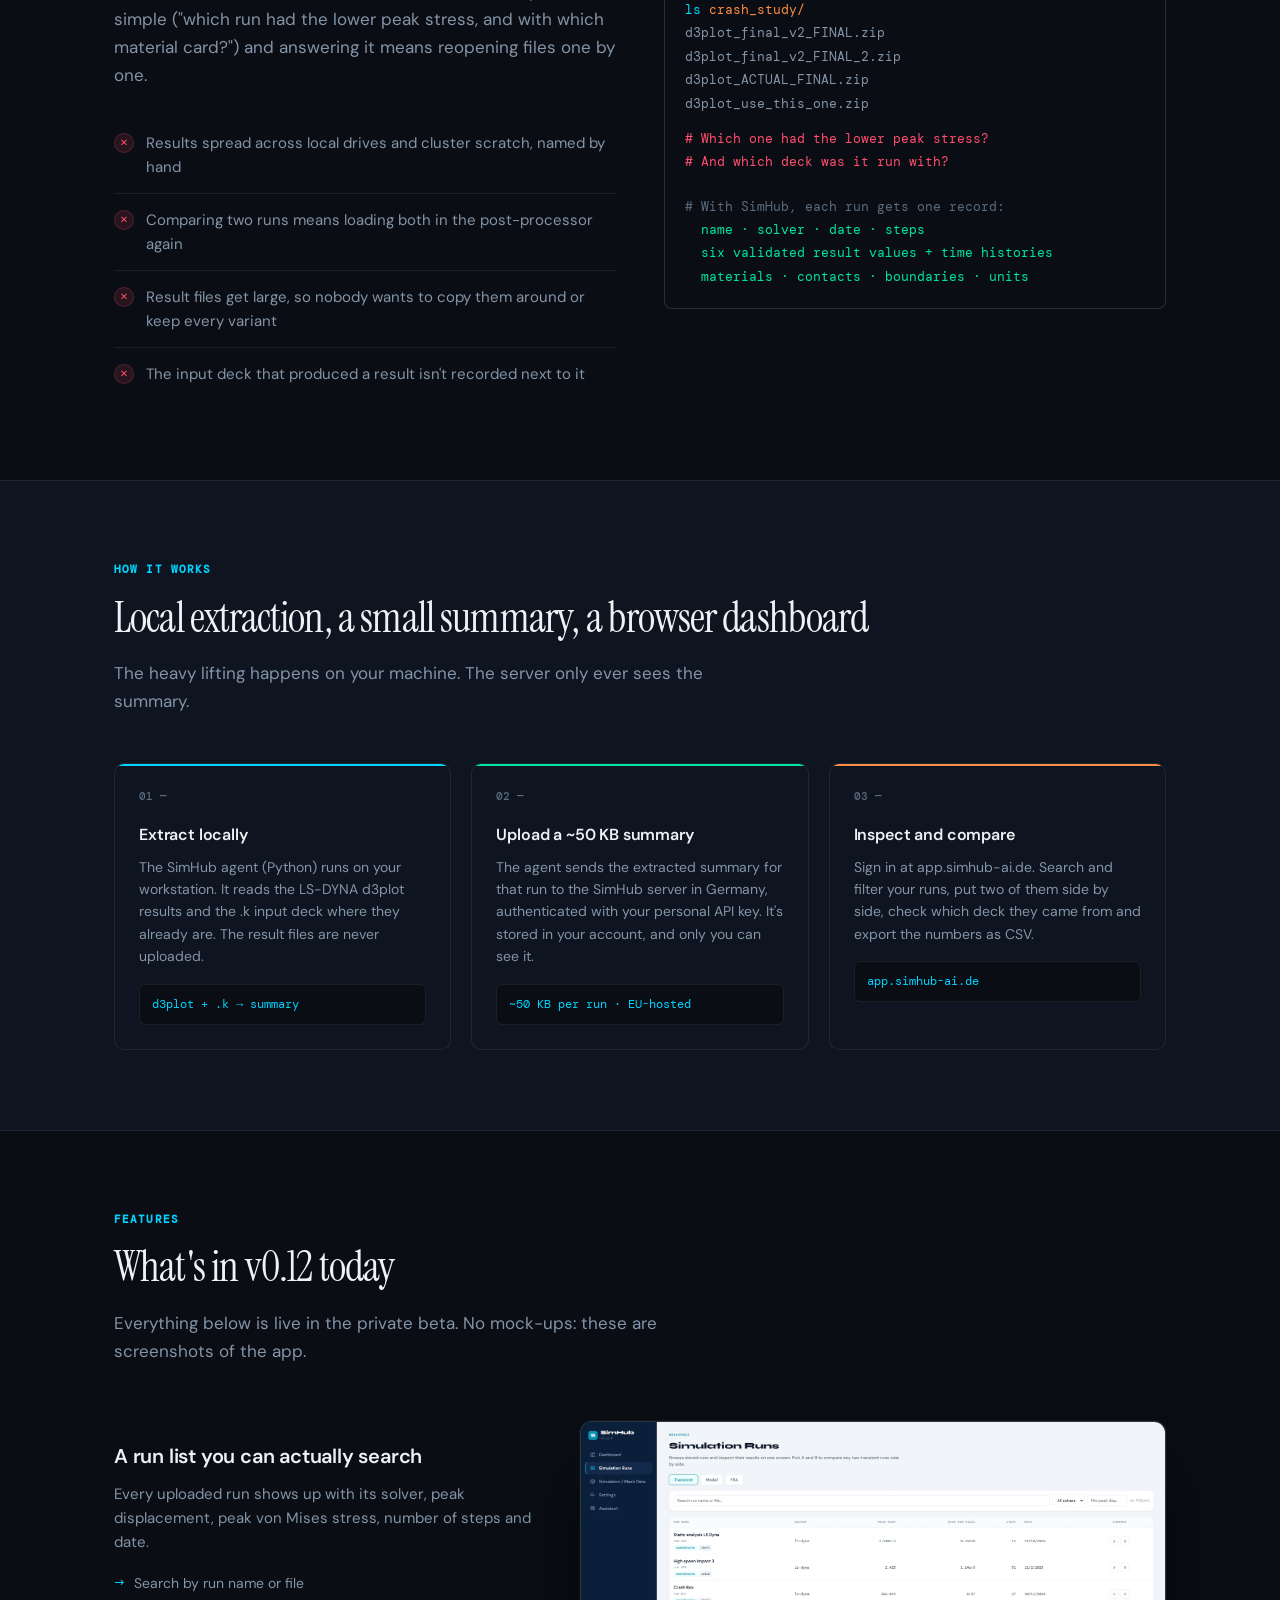
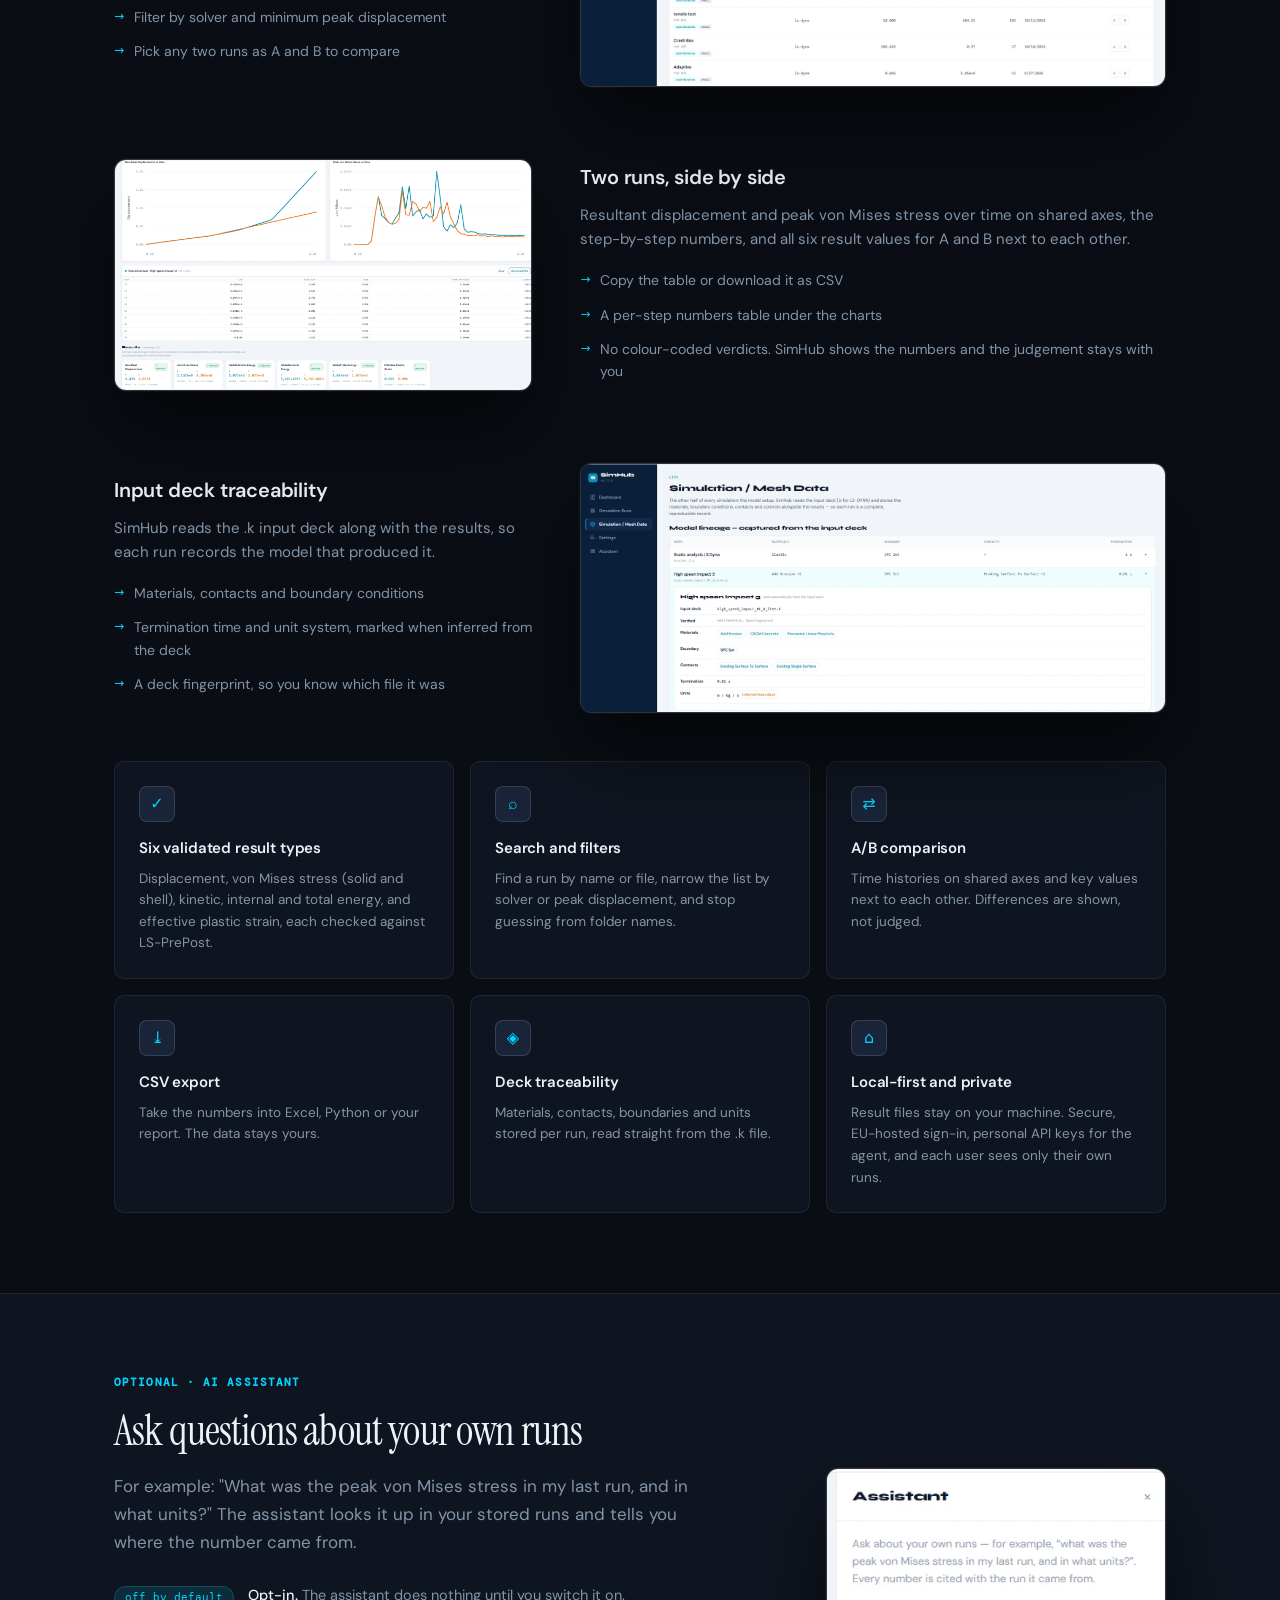
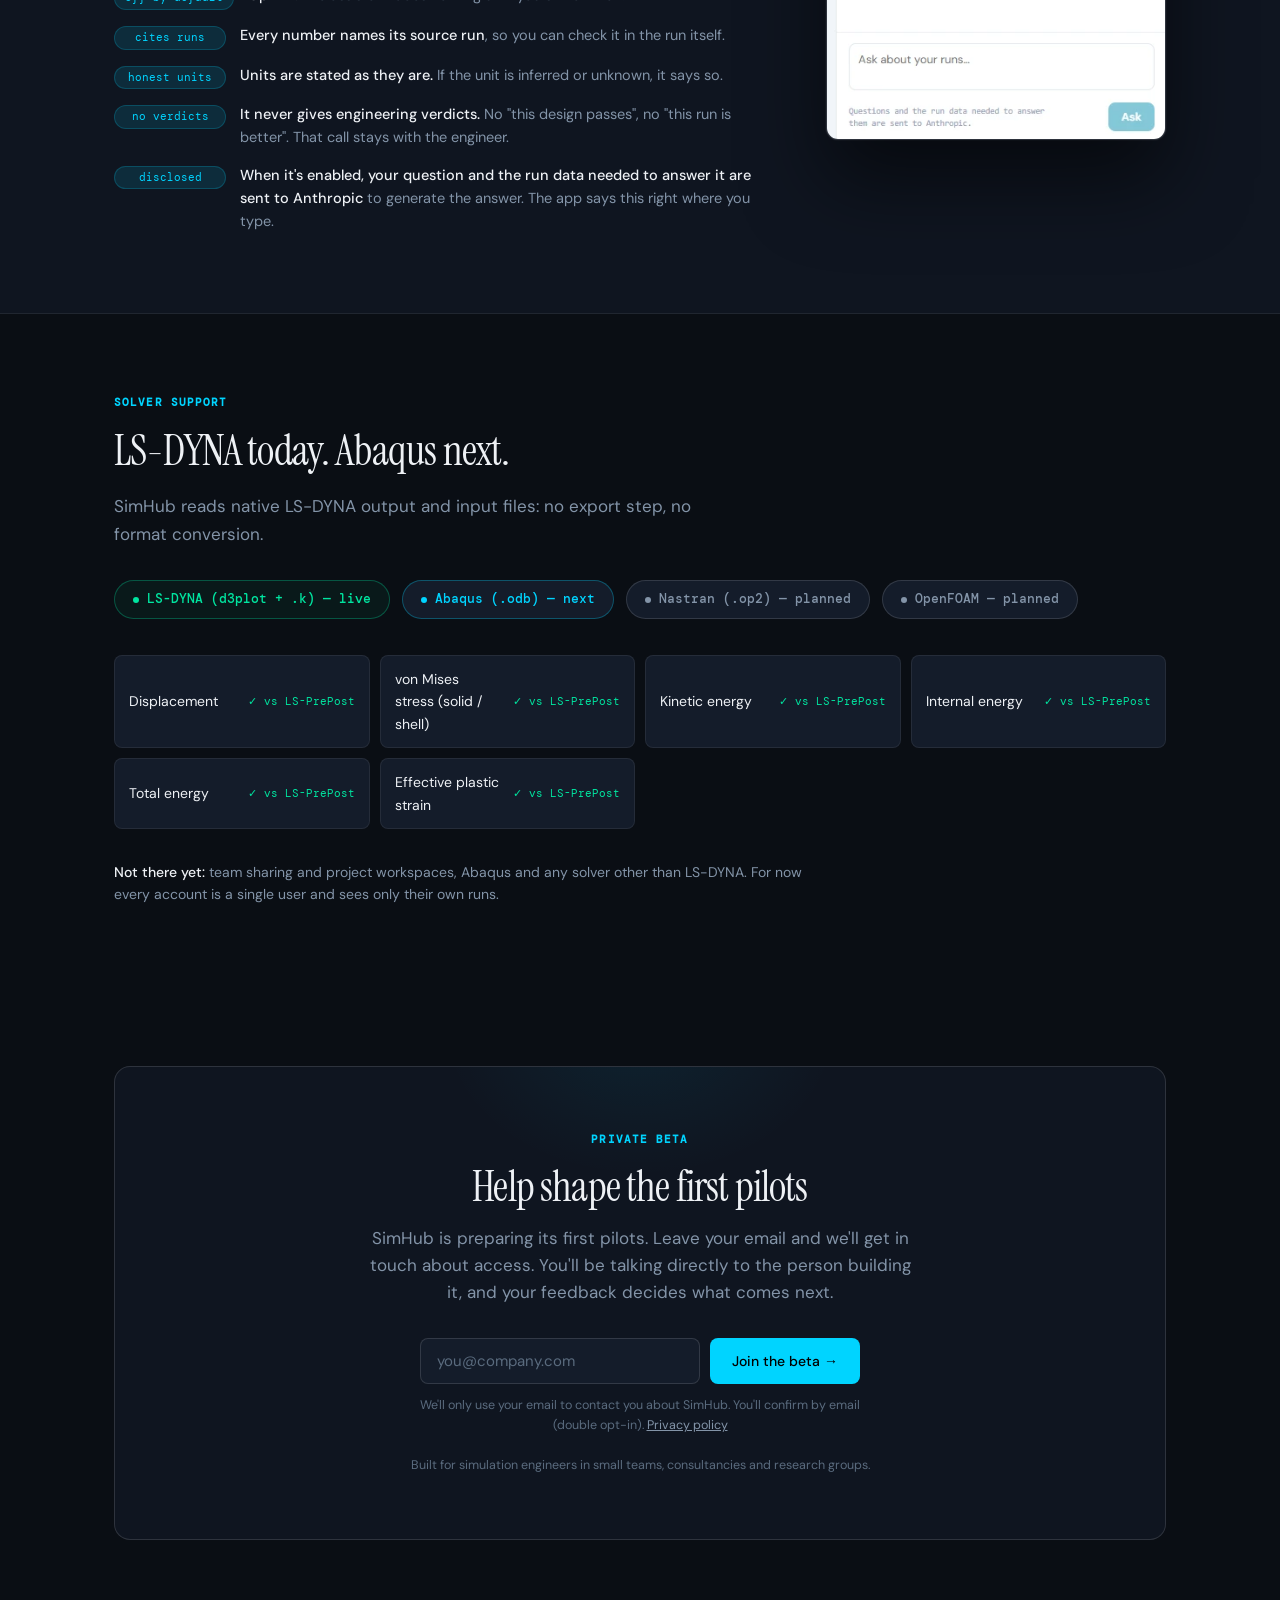
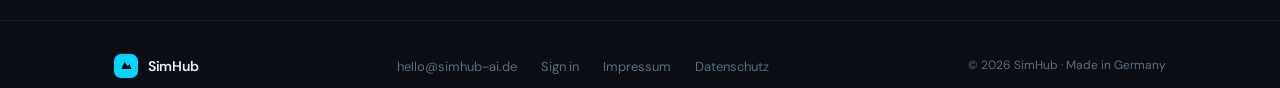
==== commit dc0241c3: "Update site to SimHub v0.12: honest claims, real screenshots, legal drafts - Rewrite hero, problem, " ====
--- a/index.html
+++ b/index.html
@@ -3,548 +3,33 @@
 <head>
   <meta charset="UTF-8"/>
   <meta name="viewport" content="width=device-width, initial-scale=1.0"/>
-  <title>SimHub — GitHub for Simulation Data</title>
-  <meta name="description" content="Store, version and compare FEA simulation results from LS-DYNA and Abaqus. Built for structural engineers."/>
-  <meta property="og:title" content="SimHub — GitHub for Simulation Data"/>
-  <meta property="og:description" content="Store, version and compare FEA results. Built for LS-DYNA and Abaqus engineers."/>
-  <link rel="preconnect" href="https://fonts.googleapis.com"/>
-  <link href="https://fonts.googleapis.com/css2?family=DM+Mono:wght@400;500&family=Instrument+Serif:ital@0;1&family=DM+Sans:wght@300;400;500;600&display=swap" rel="stylesheet"/>
-  <style>
-    /* ── Reset & tokens ──────────────────────────────────────────── */
-    *, *::before, *::after { box-sizing: border-box; margin: 0; padding: 0; }
-
-    :root {
-      --bg:        #0a0e14;
-      --bg-1:      #0f1520;
-      --bg-2:      #141c2a;
-      --bg-3:      #1a2438;
-      --border:    rgba(255,255,255,0.07);
-      --border-hi: rgba(255,255,255,0.13);
-      --text-0:    #eef1f5;
-      --text-1:    #6b7d90;
-      --text-2:    #3a4a5c;
-      --accent:    #00d4ff;
-      --accent-dim:rgba(0,212,255,0.12);
-      --green:     #00e5a0;
-      --orange:    #ff8c42;
-      --red:       #ff4d6d;
-      --max:       1100px;
-      --r:         8px;
-    }
-
-    html { scroll-behavior: smooth; }
-
-    body {
-      background: var(--bg);
-      color: var(--text-0);
-      font-family: 'DM Sans', sans-serif;
-      font-size: 16px;
-      line-height: 1.6;
-      -webkit-font-smoothing: antialiased;
-    }
-
-    .container { max-width: var(--max); margin: 0 auto; padding: 0 24px; }
-    .mono      { font-family: 'DM Mono', monospace; }
-
-    /* ── Noise texture overlay ───────────────────────────────────── */
-    body::before {
-      content: '';
-      position: fixed; inset: 0; pointer-events: none; z-index: 0;
-      background-image: url("data:image/svg+xml,%3Csvg viewBox='0 0 256 256' xmlns='http://www.w3.org/2000/svg'%3E%3Cfilter id='noise'%3E%3CfeTurbulence type='fractalNoise' baseFrequency='0.9' numOctaves='4' stitchTiles='stitch'/%3E%3C/filter%3E%3Crect width='100%25' height='100%25' filter='url(%23noise)' opacity='0.03'/%3E%3C/svg%3E");
-      opacity: 0.4;
-    }
-
-    /* ── Nav ─────────────────────────────────────────────────────── */
-    nav {
-      position: sticky; top: 0; z-index: 100;
-      border-bottom: 1px solid var(--border);
-      background: rgba(10,14,20,0.85);
-      backdrop-filter: blur(16px);
-      -webkit-backdrop-filter: blur(16px);
-    }
-
-    .nav-inner {
-      max-width: var(--max); margin: 0 auto; padding: 0 24px;
-      height: 60px;
-      display: flex; align-items: center; justify-content: space-between;
-    }
-
-    .logo {
-      display: flex; align-items: center; gap: 10px;
-      text-decoration: none;
-    }
-
-    .logo-mark {
-      width: 32px; height: 32px;
-      background: var(--accent);
-      border-radius: 7px;
-      display: flex; align-items: center; justify-content: center;
-    }
-
-    .logo-name {
-      font-family: 'DM Sans', sans-serif;
-      font-weight: 600; font-size: 17px;
-      color: var(--text-0); letter-spacing: -0.02em;
-    }
-
-    .nav-links {
-      display: flex; align-items: center; gap: 28px;
-      list-style: none;
-    }
-
-    .nav-links a {
-      font-size: 14px; color: var(--text-1);
-      text-decoration: none; transition: color 0.15s;
-    }
-    .nav-links a:hover { color: var(--text-0); }
-
-    .btn {
-      display: inline-flex; align-items: center; gap: 6px;
-      font-family: 'DM Sans', sans-serif;
-      font-size: 14px; font-weight: 500;
-      padding: 8px 18px; border-radius: var(--r);
-      border: none; cursor: pointer; transition: all 0.15s;
-      text-decoration: none;
-    }
-
-    .btn-primary {
-      background: var(--accent); color: #000;
-    }
-    .btn-primary:hover { background: #33dcff; transform: translateY(-1px); }
-
-    .btn-outline {
-      background: transparent;
-      border: 1px solid var(--border-hi);
-      color: var(--text-0);
-    }
-    .btn-outline:hover { border-color: var(--accent); color: var(--accent); }
-
-    /* ── Hero ────────────────────────────────────────────────────── */
-    .hero {
-      padding: 100px 0 80px;
-      text-align: center;
-      position: relative;
-    }
-
-    /* Glow behind hero */
-    .hero::before {
-      content: '';
-      position: absolute;
-      top: 0; left: 50%; transform: translateX(-50%);
-      width: 600px; height: 400px;
-      background: radial-gradient(ellipse, rgba(0,212,255,0.08) 0%, transparent 70%);
-      pointer-events: none;
-    }
-
-    .hero-eyebrow {
-      display: inline-flex; align-items: center; gap: 8px;
-      background: var(--accent-dim);
-      border: 1px solid rgba(0,212,255,0.2);
-      border-radius: 100px;
-      padding: 4px 14px; margin-bottom: 28px;
-      font-size: 12px; font-weight: 500; color: var(--accent);
-      font-family: 'DM Mono', monospace;
-    }
-
-    .hero-eyebrow::before {
-      content: '';
-      width: 6px; height: 6px; border-radius: 50%;
-      background: var(--accent);
-      animation: pulse 2s infinite;
-    }
-
-    @keyframes pulse {
-      0%,100% { opacity:1; } 50% { opacity:0.3; }
-    }
-
-    h1 {
-      font-family: 'Instrument Serif', Georgia, serif;
-      font-size: clamp(40px, 6vw, 68px);
-      font-weight: 400; line-height: 1.1;
-      letter-spacing: -0.02em;
-      color: var(--text-0);
-      margin-bottom: 20px;
-    }
-
-    h1 em {
-      font-style: italic;
-      color: var(--accent);
-    }
-
-    .hero-sub {
-      font-size: 18px; color: var(--text-1);
-      max-width: 540px; margin: 0 auto 40px;
-      line-height: 1.65;
-    }
-
-    /* Email capture */
-    .email-form {
-      display: flex; gap: 10px;
-      max-width: 440px; margin: 0 auto 20px;
-    }
-
-    .email-input {
-      flex: 1;
-      background: var(--bg-2);
-      border: 1px solid var(--border-hi);
-      border-radius: var(--r);
-      padding: 12px 16px;
-      font-family: 'DM Sans', sans-serif;
-      font-size: 14px; color: var(--text-0);
-      outline: none; transition: border-color 0.15s;
-    }
-    .email-input::placeholder { color: var(--text-2); }
-    .email-input:focus { border-color: var(--accent); }
-
-    .email-form .btn-primary { padding: 12px 22px; font-size: 14px; white-space: nowrap; }
-
-    .hero-note {
-      font-size: 12px; color: var(--text-2);
-    }
-
-    /* Dashboard preview */
-    .dashboard-preview {
-      margin-top: 64px;
-      position: relative;
-    }
-
-    .dashboard-preview::before {
-      content: '';
-      position: absolute;
-      bottom: 0; left: 50%; transform: translateX(-50%);
-      width: 80%; height: 60%;
-      background: radial-gradient(ellipse, rgba(0,212,255,0.06) 0%, transparent 70%);
-      pointer-events: none;
-    }
-
-    .preview-frame {
-      background: var(--bg-1);
-      border: 1px solid var(--border-hi);
-      border-radius: 12px;
-      overflow: hidden;
-      box-shadow: 0 40px 80px rgba(0,0,0,0.6), 0 0 0 1px rgba(255,255,255,0.04);
-    }
-
-    .preview-bar {
-      background: var(--bg-2);
-      border-bottom: 1px solid var(--border);
-      padding: 12px 16px;
-      display: flex; align-items: center; gap: 8px;
-    }
-
-    .dot { width: 10px; height: 10px; border-radius: 50%; }
-
-    .preview-content {
-      padding: 20px;
-      display: grid;
-      grid-template-columns: 200px 1fr;
-      gap: 16px;
-      min-height: 320px;
-    }
-
-    .preview-sidebar {
-      border-right: 1px solid var(--border);
-      padding-right: 16px;
-    }
-
-    .preview-run {
-      background: var(--bg-3);
-      border: 1px solid var(--border);
-      border-radius: 6px;
-      padding: 10px 12px;
-      margin-bottom: 8px;
-      cursor: default;
-    }
-
-    .preview-run.active { border-color: var(--accent); background: rgba(0,212,255,0.06); }
-
-    .preview-run-label {
-      font-size: 9px; font-weight: 600;
-      color: var(--accent); font-family: 'DM Mono', monospace;
-      letter-spacing: 0.06em; margin-bottom: 4px;
-    }
-
-    .preview-run-val {
-      font-size: 13px; font-family: 'DM Mono', monospace;
-      color: var(--text-0); font-weight: 500;
-    }
-
-    .preview-charts {
-      display: flex; flex-direction: column; gap: 12px;
-    }
-
-    .preview-chart-header {
-      font-size: 9px; font-weight: 600; letter-spacing: 0.1em;
-      color: var(--text-2); text-transform: uppercase; margin-bottom: 8px;
-    }
-
-    /* SVG chart placeholders */
-    .chart-svg { width: 100%; height: 90px; }
-
-    /* ── Section shared ──────────────────────────────────────────── */
-    section { padding: 80px 0; }
-
-    .section-label {
-      font-size: 11px; font-weight: 600;
-      letter-spacing: 0.1em; text-transform: uppercase;
-      color: var(--accent); font-family: 'DM Mono', monospace;
-      margin-bottom: 14px;
-    }
-
-    h2 {
-      font-family: 'Instrument Serif', Georgia, serif;
-      font-size: clamp(28px, 4vw, 42px);
-      font-weight: 400; line-height: 1.2;
-      letter-spacing: -0.02em;
-      margin-bottom: 16px;
-    }
-
-    .section-sub {
-      font-size: 17px; color: var(--text-1);
-      max-width: 540px; line-height: 1.65;
-    }
-
-    /* ── Problem section ─────────────────────────────────────────── */
-    .problem { background: var(--bg-1); border-top: 1px solid var(--border); border-bottom: 1px solid var(--border); }
-
-    .problem-grid {
-      display: grid;
-      grid-template-columns: 1fr 1fr;
-      gap: 48px; align-items: center;
-    }
-
-    .pain-list { list-style: none; margin-top: 28px; }
-
-    .pain-list li {
-      display: flex; align-items: flex-start; gap: 12px;
-      padding: 14px 0;
-      border-bottom: 1px solid var(--border);
-      font-size: 15px; color: var(--text-1);
-    }
-
-    .pain-list li:last-child { border-bottom: none; }
-
-    .pain-icon {
-      width: 20px; height: 20px; border-radius: 50%;
-      background: rgba(255,77,109,0.12);
-      border: 1px solid rgba(255,77,109,0.2);
-      display: flex; align-items: center; justify-content: center;
-      flex-shrink: 0; margin-top: 2px;
-      font-size: 10px; color: var(--red);
-    }
-
-    .terminal {
-      background: var(--bg);
-      border: 1px solid var(--border-hi);
-      border-radius: var(--r);
-      padding: 20px;
-      font-family: 'DM Mono', monospace;
-      font-size: 13px;
-    }
-
-    .terminal-bar {
-      display: flex; gap: 6px; margin-bottom: 16px;
-    }
-
-    .t-line { line-height: 1.8; }
-    .t-comment { color: var(--text-2); }
-    .t-cmd     { color: var(--accent); }
-    .t-out     { color: var(--green); }
-    .t-err     { color: var(--red); }
-    .t-path    { color: var(--orange); }
-
-    /* ── How it works ────────────────────────────────────────────── */
-    .steps {
-      display: grid;
-      grid-template-columns: repeat(3, 1fr);
-      gap: 20px; margin-top: 48px;
-    }
-
-    .step {
-      background: var(--bg-1);
-      border: 1px solid var(--border);
-      border-radius: 10px;
-      padding: 24px;
-      position: relative;
-      overflow: hidden;
-    }
-
-    .step::before {
-      content: '';
-      position: absolute; top: 0; left: 0; right: 0; height: 2px;
-    }
-    .step:nth-child(1)::before { background: var(--accent); }
-    .step:nth-child(2)::before { background: var(--green); }
-    .step:nth-child(3)::before { background: var(--orange); }
-
-    .step-num {
-      font-family: 'DM Mono', monospace;
-      font-size: 11px; font-weight: 500;
-      color: var(--text-2); margin-bottom: 16px;
-    }
-
-    .step-icon {
-      width: 40px; height: 40px;
-      border-radius: 8px;
-      display: flex; align-items: center; justify-content: center;
-      font-size: 18px; margin-bottom: 16px;
-    }
-
-    .step h3 {
-      font-size: 16px; font-weight: 600;
-      margin-bottom: 8px; letter-spacing: -0.01em;
-    }
-
-    .step p {
-      font-size: 14px; color: var(--text-1); line-height: 1.6;
-    }
-
-    .step-code {
-      margin-top: 16px;
-      background: var(--bg);
-      border: 1px solid var(--border);
-      border-radius: 6px;
-      padding: 10px 12px;
-      font-family: 'DM Mono', monospace;
-      font-size: 12px; color: var(--accent);
-    }
-
-    /* ── Features ────────────────────────────────────────────────── */
-    .features-grid {
-      display: grid;
-      grid-template-columns: repeat(3, 1fr);
-      gap: 16px; margin-top: 48px;
-    }
-
-    .feature {
-      background: var(--bg-1);
-      border: 1px solid var(--border);
-      border-radius: 10px;
-      padding: 24px;
-      transition: border-color 0.2s;
-    }
-    .feature:hover { border-color: var(--border-hi); }
-
-    .feature-icon {
-      width: 36px; height: 36px;
-      background: var(--bg-3);
-      border: 1px solid var(--border-hi);
-      border-radius: 8px;
-      display: flex; align-items: center; justify-content: center;
-      font-size: 16px; margin-bottom: 14px;
-    }
-
-    .feature h3 {
-      font-size: 15px; font-weight: 600;
-      margin-bottom: 8px; letter-spacing: -0.01em;
-    }
-
-    .feature p {
-      font-size: 13px; color: var(--text-1); line-height: 1.6;
-    }
-
-    /* ── Solvers ─────────────────────────────────────────────────── */
-    .solvers {
-      background: var(--bg-1);
-      border-top: 1px solid var(--border);
-      border-bottom: 1px solid var(--border);
-    }
-
-    .solver-chips {
-      display: flex; gap: 12px; flex-wrap: wrap; margin-top: 32px;
-    }
-
-    .solver-chip {
-      background: var(--bg-2);
-      border: 1px solid var(--border-hi);
-      border-radius: 100px;
-      padding: 8px 18px;
-      font-family: 'DM Mono', monospace;
-      font-size: 13px; font-weight: 500;
-      display: flex; align-items: center; gap: 8px;
-    }
-
-    .solver-chip.live { border-color: rgba(0,229,160,0.3); color: var(--green); background: rgba(0,229,160,0.05); }
-    .solver-chip.soon { color: var(--text-2); }
-    .chip-dot { width: 6px; height: 6px; border-radius: 50%; }
-
-    /* ── CTA ─────────────────────────────────────────────────────── */
-    .cta-section { text-align: center; }
-
-    .cta-box {
-      background: var(--bg-1);
-      border: 1px solid var(--border-hi);
-      border-radius: 16px;
-      padding: 64px 48px;
-      position: relative; overflow: hidden;
-    }
-
-    .cta-box::before {
-      content: '';
-      position: absolute; top: -40%; left: 50%; transform: translateX(-50%);
-      width: 400px; height: 300px;
-      background: radial-gradient(ellipse, rgba(0,212,255,0.07) 0%, transparent 70%);
-      pointer-events: none;
-    }
-
-    .cta-box h2 { margin-bottom: 12px; }
-    .cta-box p  { color: var(--text-1); font-size: 17px; margin-bottom: 36px; }
-
-    .cta-form {
-      display: flex; gap: 10px;
-      max-width: 420px; margin: 0 auto;
-    }
-
-    /* ── Footer ──────────────────────────────────────────────────── */
-    footer {
-      border-top: 1px solid var(--border);
-      padding: 32px 0;
-    }
-
-    .footer-inner {
-      max-width: var(--max); margin: 0 auto; padding: 0 24px;
-      display: flex; align-items: center; justify-content: space-between;
-    }
-
-    .footer-links {
-      display: flex; gap: 24px; list-style: none;
-    }
-
-    .footer-links a {
-      font-size: 13px; color: var(--text-2);
-      text-decoration: none; transition: color 0.15s;
-    }
-    .footer-links a:hover { color: var(--text-1); }
-
-    /* ── Success state ───────────────────────────────────────────── */
-    .success-msg {
-      display: none;
-      color: var(--green);
-      font-size: 14px; margin-top: 12px;
-      font-family: 'DM Mono', monospace;
-    }
-
-    /* ── Responsive ──────────────────────────────────────────────── */
-    @media (max-width: 768px) {
-      .problem-grid,
-      .steps,
-      .features-grid { grid-template-columns: 1fr; }
-      .email-form, .cta-form { flex-direction: column; }
-      .nav-links { display: none; }
-      h1 { font-size: 36px; }
-      .preview-content { grid-template-columns: 1fr; }
-      .preview-sidebar { display: none; }
-    }
-  </style>
+  <title>SimHub — Track and compare your LS-DYNA runs</title>
+  <meta name="description" content="SimHub keeps a searchable record of your LS-DYNA runs: validated key results, input deck, units, side-by-side comparison and CSV export. Extraction runs on your machine; only a ~50 KB summary per run is uploaded to a server in Germany. Private beta."/>
+  <link rel="canonical" href="https://simhub-ai.de/"/>
+  <meta name="theme-color" content="#0a0e14"/>
+  <meta property="og:type" content="website"/>
+  <meta property="og:url" content="https://simhub-ai.de/"/>
+  <meta property="og:site_name" content="SimHub"/>
+  <meta property="og:title" content="SimHub — Track and compare your LS-DYNA runs"/>
+  <meta property="og:description" content="A searchable record of every LS-DYNA run: validated results, input deck and units, side by side. Local extraction, ~50 KB summary per run, hosted in Germany. Private beta."/>
+  <meta property="og:image" content="https://simhub-ai.de/img/og-image.jpg"/>
+  <meta property="og:image:width" content="1200"/>
+  <meta property="og:image:height" content="630"/>
+  <meta property="og:image:alt" content="The SimHub dashboard showing total runs, peak values and a list of recent LS-DYNA runs."/>
+  <meta name="twitter:card" content="summary_large_image"/>
+  <link rel="icon" href="data:image/svg+xml,%3Csvg xmlns='http://www.w3.org/2000/svg' viewBox='0 0 32 32'%3E%3Crect width='32' height='32' rx='7' fill='%2300d4ff'/%3E%3Cpath d='M5 24L11 8L19 18L23 13L28 24H5Z' fill='%230a0e14'/%3E%3C/svg%3E"/>
+  <link rel="preload" href="fonts/dm-sans-latin-400-normal.woff2" as="font" type="font/woff2" crossorigin/>
+  <link rel="preload" href="fonts/instrument-serif-latin-400-normal.woff2" as="font" type="font/woff2" crossorigin/>
+  <link rel="stylesheet" href="css/site.css"/>
 </head>
 <body>
 
 <!-- ── Nav ─────────────────────────────────────────────────────────────── -->
 <nav>
   <div class="nav-inner">
-    <a href="#" class="logo">
+    <a href="#" class="logo" aria-label="SimHub home">
       <div class="logo-mark">
-        <svg width="18" height="18" viewBox="0 0 18 18" fill="none">
+        <svg width="18" height="18" viewBox="0 0 18 18" fill="none" aria-hidden="true">
           <path d="M2 14L6 4L11 10L13 7L16 14H2Z" fill="#0a0e14"/>
         </svg>
       </div>
@@ -553,262 +38,302 @@
     <ul class="nav-links">
       <li><a href="#how">How it works</a></li>
       <li><a href="#features">Features</a></li>
+      <li><a href="#assistant">Assistant</a></li>
       <li><a href="#solvers">Solvers</a></li>
     </ul>
-    <a href="#waitlist" class="btn btn-primary">Join Waitlist →</a>
+    <a href="#waitlist" class="btn btn-primary">Join the beta →</a>
   </div>
 </nav>
+
+<main>
 
 <!-- ── Hero ────────────────────────────────────────────────────────────── -->
 <section class="hero">
   <div class="container">
-    <div class="hero-eyebrow">Now in private beta · LS-DYNA + Abaqus</div>
+    <div class="hero-eyebrow">Private beta · LS-DYNA</div>
     <h1>
-      <em>GitHub</em> for your<br/>
-      simulation results
+      Every LS-DYNA run,<br/>
+      <em>findable</em> and comparable
     </h1>
     <p class="hero-sub">
-      SimHub stores, versions and compares FEA output files from LS-DYNA and Abaqus.
-      Extract locally. Analyse anywhere.
+      SimHub keeps a searchable record of your simulation runs: key results, input deck and units,
+      next to each other. A small agent does the extraction on your machine. Only a ~50&nbsp;KB summary
+      per run is uploaded, and your d3plot files stay where they are.
     </p>
 
-    <form class="email-form" onsubmit="handleSubmit(event)" id="hero-form">
-      <input type="email" class="email-input" placeholder="your@company.com" required id="hero-email"/>
-      <button type="submit" class="btn btn-primary">Join Waitlist →</button>
+    <form class="email-form waitlist-form" id="hero-form" novalidate>
+      <label for="hero-email" class="hp-field">Email address</label>
+      <input type="email" class="email-input" placeholder="you@company.com" required id="hero-email" name="EMAIL" autocomplete="email"/>
+      <div class="hp-field" aria-hidden="true"><input type="text" name="email_address_check" tabindex="-1" autocomplete="off"/></div>
+      <button type="submit" class="btn btn-primary">Join the beta →</button>
     </form>
-    <p class="hero-note">No credit card. No spam. Early access for FEA engineers.</p>
-    <p class="success-msg" id="hero-success">✓ You're on the list. We'll be in touch.</p>
-
-    <!-- Dashboard preview -->
-    <div class="dashboard-preview">
-      <div class="preview-frame">
-        <div class="preview-bar">
+    <p class="form-note">We'll only use your email to contact you about SimHub. You'll confirm by email (double opt-in). <a href="datenschutz.html">Privacy policy</a></p>
+    <p class="form-status" role="status" aria-live="polite"></p>
+
+    <figure class="shot">
+      <div class="shot-frame">
+        <div class="shot-bar">
           <div class="dot" style="background:#ff5f57"></div>
           <div class="dot" style="background:#ffbd2e"></div>
           <div class="dot" style="background:#28ca41"></div>
-          <span style="margin-left:12px;font-size:12px;color:var(--text-2);font-family:'DM Mono',monospace">app.simhub-ai.de</span>
-        </div>
-        <div class="preview-content">
-          <div class="preview-sidebar">
-            <div style="font-size:9px;color:var(--text-2);letter-spacing:0.08em;text-transform:uppercase;margin-bottom:10px">SIMULATION RUNS</div>
-            <div class="preview-run active">
-              <div class="preview-run-label">RUN-A · RUN #5</div>
-              <div class="preview-run-val">1.989e+00</div>
-              <div style="font-size:10px;color:var(--text-2)">peak displacement</div>
-            </div>
-            <div class="preview-run">
-              <div class="preview-run-label" style="color:var(--orange)">RUN-B · RUN #3</div>
-              <div class="preview-run-val">1.989e+00</div>
-              <div style="font-size:10px;color:var(--text-2)">peak displacement</div>
-            </div>
-            <div class="preview-run">
-              <div style="font-size:12px;color:var(--text-2)">Run #2</div>
-              <div style="font-size:10px;color:var(--text-2)">2 May 2026</div>
-            </div>
-          </div>
-
-          <div class="preview-charts">
-            <!-- Stat cards -->
-            <div style="display:grid;grid-template-columns:repeat(3,1fr);gap:8px">
-              <div style="background:var(--bg-3);border:1px solid var(--border);border-radius:6px;padding:10px;border-top:2px solid var(--accent)">
-                <div style="font-size:9px;color:var(--text-2);text-transform:uppercase;letter-spacing:0.08em;margin-bottom:4px">PEAK DISP</div>
-                <div style="font-size:18px;font-weight:700;font-family:'DM Mono',monospace;color:var(--accent)">1.989e+0</div>
-              </div>
-              <div style="background:var(--bg-3);border:1px solid var(--border);border-radius:6px;padding:10px;border-top:2px solid var(--red)">
-                <div style="font-size:9px;color:var(--text-2);text-transform:uppercase;letter-spacing:0.08em;margin-bottom:4px">PEAK VM STRESS</div>
-                <div style="font-size:18px;font-weight:700;font-family:'DM Mono',monospace;color:var(--red)">8.30e+08</div>
-              </div>
-              <div style="background:var(--bg-3);border:1px solid var(--border);border-radius:6px;padding:10px;border-top:2px solid var(--green)">
-                <div style="font-size:9px;color:var(--text-2);text-transform:uppercase;letter-spacing:0.08em;margin-bottom:4px">TOTAL RUNS</div>
-                <div style="font-size:18px;font-weight:700;font-family:'DM Mono',monospace;color:var(--green)">5</div>
-              </div>
-            </div>
-
-            <!-- Chart preview -->
-            <div style="background:var(--bg-3);border:1px solid var(--border);border-radius:6px;padding:14px">
-              <div class="preview-chart-header">MAX NODE RESULTANT DISPLACEMENT VS TIME</div>
-              <svg class="chart-svg" viewBox="0 0 400 80">
-                <line x1="0" y1="78" x2="400" y2="78" stroke="rgba(255,255,255,0.05)" stroke-width="1"/>
-                <line x1="0" y1="40" x2="400" y2="40" stroke="rgba(255,255,255,0.05)" stroke-width="1"/>
-                <!-- RUN-A displacement curve -->
-                <polyline points="0,10 40,13 80,17 120,22 160,28 200,34 240,40 280,46 320,52 360,57 400,62"
-                  fill="none" stroke="#00d4ff" stroke-width="1.5"/>
-                <circle cx="0"   cy="10" r="2.5" fill="#00d4ff"/>
-                <circle cx="200" cy="34" r="2.5" fill="#00d4ff"/>
-                <circle cx="400" cy="62" r="2.5" fill="#00d4ff"/>
-                <!-- RUN-B displacement curve -->
-                <polyline points="0,12 40,15 80,20 120,26 160,33 200,40 240,47 280,53 320,59 360,64 400,68"
-                  fill="none" stroke="#ff8c42" stroke-width="1.5" stroke-dasharray="4 2"/>
-              </svg>
-              <div style="display:flex;gap:16px;margin-top:8px">
-                <div style="display:flex;align-items:center;gap:5px"><div style="width:16px;height:2px;background:#00d4ff;border-radius:1px"></div><span style="font-size:10px;color:var(--text-2)">Run #5</span></div>
-                <div style="display:flex;align-items:center;gap:5px"><div style="width:16px;height:2px;background:#ff8c42;border-radius:1px;opacity:0.8"></div><span style="font-size:10px;color:var(--text-2)">Run #3</span></div>
-              </div>
-            </div>
-          </div>
-        </div>
-      </div>
-    </div>
+          <span>app.simhub-ai.de</span>
+        </div>
+        <img src="img/dashboard.webp" width="1600" height="575"
+             alt="SimHub dashboard: 14 stored runs, split into 13 transient, 1 modal and 0 FRA, with peak displacement and peak von Mises stress across transient runs, and a table of recent LS-DYNA runs with name, element type, peak displacement and date."/>
+      </div>
+      <figcaption class="shot-caption">The SimHub dashboard (v0.12.0) with real test runs.</figcaption>
+    </figure>
+  </div>
+</section>
+
+<!-- ── Trust strip ──────────────────────────────────────────────────────── -->
+<section class="trust" aria-label="About SimHub">
+  <div class="container">
+    <ul class="trust-list">
+      <li class="trust-item">
+        <a class="trust-tile" href="https://campusfounders.de" target="_blank" rel="noopener">
+          <img src="img/campus-founders-logo.png" width="800" height="183" alt="Campus Founders"/>
+        </a>
+        <span>Officially part of the Campus Founders Incubator, <strong>Batch #6 (2026)</strong></span>
+      </li>
+      <li class="trust-item">
+        <span class="trust-check" aria-hidden="true">✓</span>
+        <span>Results validated against <strong>LS-PrePost</strong></span>
+      </li>
+      <li class="trust-item">
+        <span class="trust-check" aria-hidden="true">✓</span>
+        <span><strong>Hosted in Germany</strong> — your simulation files never leave your machine</span>
+      </li>
+    </ul>
   </div>
 </section>
 
 <!-- ── Problem ──────────────────────────────────────────────────────────── -->
-<section class="problem" id="problem">
+<section id="problem">
   <div class="container">
     <div class="problem-grid">
       <div>
-        <p class="section-label">The Problem</p>
-        <h2>FEA results live in files nobody can find</h2>
+        <p class="section-label">The problem</p>
+        <h2>FEA results live in folders nobody can search</h2>
         <p class="section-sub">
-          Simulation engineers run dozens of variants. Results are buried in folders,
-          named inconsistently, impossible to compare, and lost when someone leaves the team.
+          You run variant after variant. A few weeks later the question is simple ("which run had the
+          lower peak stress, and with which material card?") and answering it means reopening
+          files one by one.
         </p>
         <ul class="pain-list">
-          <li>
-            <span class="pain-icon">✕</span>
-            <span>Results scattered across drives — no central store</span>
-          </li>
-          <li>
-            <span class="pain-icon">✕</span>
-            <span>No way to compare Run A vs Run B without reopening both in the solver</span>
-          </li>
-          <li>
-            <span class="pain-icon">✕</span>
-            <span>Files are 10–50GB — too large to share or back up easily</span>
-          </li>
-          <li>
-            <span class="pain-icon">✕</span>
-            <span>No version history — "which mesh gave the lowest stress?" is unanswerable</span>
-          </li>
+          <li><span class="pain-icon" aria-hidden="true">✕</span><span>Results spread across local drives and cluster scratch, named by hand</span></li>
+          <li><span class="pain-icon" aria-hidden="true">✕</span><span>Comparing two runs means loading both in the post-processor again</span></li>
+          <li><span class="pain-icon" aria-hidden="true">✕</span><span>Result files get large, so nobody wants to copy them around or keep every variant</span></li>
+          <li><span class="pain-icon" aria-hidden="true">✕</span><span>The input deck that produced a result isn't recorded next to it</span></li>
         </ul>
       </div>
-      <div class="terminal">
+      <div class="terminal" role="img" aria-label="Illustration: a folder full of inconsistently named d3plot archives">
         <div class="terminal-bar">
           <div class="dot" style="background:#ff5f57"></div>
           <div class="dot" style="background:#ffbd2e"></div>
           <div class="dot" style="background:#28ca41"></div>
+          <span>illustration</span>
         </div>
         <div class="t-line t-comment"># Where are the results from last Tuesday?</div>
-        <div class="t-line"><span class="t-cmd">ls</span> <span class="t-path">C:\Projects\crash\</span></div>
+        <div class="t-line"><span class="t-cmd">ls</span> <span class="t-path">crash_study/</span></div>
         <div class="t-line t-out">d3plot_final_v2_FINAL.zip</div>
         <div class="t-line t-out">d3plot_final_v2_FINAL_2.zip</div>
         <div class="t-line t-out">d3plot_ACTUAL_FINAL.zip</div>
         <div class="t-line t-out">d3plot_use_this_one.zip</div>
         <div class="t-line t-err" style="margin-top:12px"># Which one had the lower peak stress?</div>
-        <div class="t-line t-err"># No idea. Open them all and check manually.</div>
+        <div class="t-line t-err"># And which deck was it run with?</div>
         <br/>
-        <div class="t-line t-comment"># With SimHub:</div>
-        <div class="t-line"><span class="t-cmd">python agent.py</span> <span class="t-path">d3plot</span> <span style="color:var(--text-1)">"Crash v3"</span></div>
-        <div class="t-line t-out">✓ Run #12 stored · Peak stress: 8.30e+08 Pa</div>
-        <div class="t-line t-out">✓ View at app.simhub-ai.de/runs/12</div>
+        <div class="t-line t-comment"># With SimHub, each run gets one record:</div>
+        <div class="t-line t-ok">  name · solver · date · steps</div>
+        <div class="t-line t-ok">  six validated result values + time histories</div>
+        <div class="t-line t-ok">  materials · contacts · boundaries · units</div>
       </div>
     </div>
   </div>
 </section>
 
 <!-- ── How it works ─────────────────────────────────────────────────────── -->
-<section id="how">
+<section id="how" class="band">
   <div class="container">
     <p class="section-label">How it works</p>
-    <h2>Three steps. One command.</h2>
-    <p class="section-sub">SimHub runs entirely locally on your machine for extraction — only the results travel to the cloud.</p>
+    <h2>Local extraction, a small summary, a browser dashboard</h2>
+    <p class="section-sub">The heavy lifting happens on your machine. The server only ever sees the summary.</p>
 
     <div class="steps">
       <div class="step">
         <div class="step-num">01 —</div>
-        <div class="step-icon" style="background:rgba(0,212,255,0.1)">📂</div>
         <h3>Extract locally</h3>
-        <p>The SimHub agent reads your d3plot or .odb file directly on your machine. Raw files never leave your computer — your IP is protected.</p>
-        <div class="step-code">python agent.py path/to/d3plot</div>
+        <p>The SimHub agent (Python) runs on your workstation. It reads the LS-DYNA d3plot results and the .k input deck where they already are. The result files are never uploaded.</p>
+        <div class="step-code">d3plot + .k → summary</div>
       </div>
       <div class="step">
         <div class="step-num">02 —</div>
-        <div class="step-icon" style="background:rgba(0,229,160,0.1)">⬆</div>
-        <h3>Push to SimHub</h3>
-        <p>Extracted results (~50KB) are pushed to your SimHub workspace. Version history, project grouping, and metadata stored automatically.</p>
-        <div class="step-code">✓ Run #12 stored in 2.3s</div>
+        <h3>Upload a ~50 KB summary</h3>
+        <p>The agent sends the extracted summary for that run to the SimHub server in Germany, authenticated with your personal API key. It's stored in your account, and only you can see it.</p>
+        <div class="step-code">~50 KB per run · EU-hosted</div>
       </div>
       <div class="step">
         <div class="step-num">03 —</div>
-        <div class="step-icon" style="background:rgba(255,140,66,0.1)">📊</div>
-        <h3>Analyse anywhere</h3>
-        <p>Open your dashboard from any browser. Compare displacement and von Mises stress across runs. Share results with your team.</p>
-        <div class="step-code">app.simhub-ai.de/runs</div>
-      </div>
-    </div>
-  </div>
-</section>
-
-<!-- ── Features ─────────────────────────────────────────────────────────── -->
-<section id="features" style="background:var(--bg-1);border-top:1px solid var(--border);border-bottom:1px solid var(--border)">
+        <h3>Inspect and compare</h3>
+        <p>Sign in at app.simhub-ai.de. Search and filter your runs, put two of them side by side, check which deck they came from and export the numbers as CSV.</p>
+        <div class="step-code">app.simhub-ai.de</div>
+      </div>
+    </div>
+  </div>
+</section>
+
+<!-- ── Features / screens ───────────────────────────────────────────────── -->
+<section id="features">
   <div class="container">
     <p class="section-label">Features</p>
-    <h2>Everything a simulation engineer needs</h2>
+    <h2>What's in v0.12 today</h2>
+    <p class="section-sub">Everything below is live in the private beta. No mock-ups: these are screenshots of the app.</p>
+
+    <div class="screens">
+      <div class="screen-row">
+        <div class="screen-text">
+          <h3>A run list you can actually search</h3>
+          <p>Every uploaded run shows up with its solver, peak displacement, peak von Mises stress, number of steps and date.</p>
+          <ul>
+            <li>Search by run name or file</li>
+            <li>Filter by solver and minimum peak displacement</li>
+            <li>Pick any two runs as A and B to compare</li>
+          </ul>
+        </div>
+        <figure class="shot">
+          <div class="shot-frame">
+            <img src="img/runs-list.webp" width="1600" height="725" loading="lazy"
+                 alt="SimHub Simulation Runs page: a search field, a solver filter and a minimum peak displacement filter above a table of LS-DYNA runs with columns for run name, solver, peak displacement, peak von Mises stress, steps, date and A/B compare buttons."/>
+          </div>
+        </figure>
+      </div>
+
+      <div class="screen-row flip">
+        <div class="screen-text">
+          <h3>Two runs, side by side</h3>
+          <p>Resultant displacement and peak von Mises stress over time on shared axes, the step-by-step numbers, and all six result values for A and B next to each other.</p>
+          <ul>
+            <li>Copy the table or download it as CSV</li>
+            <li>A per-step numbers table under the charts</li>
+            <li>No colour-coded verdicts. SimHub shows the numbers and the judgement stays with you</li>
+          </ul>
+        </div>
+        <figure class="shot">
+          <div class="shot-frame">
+            <img src="img/compare.webp" width="1600" height="882" loading="lazy"
+                 alt="SimHub comparison of two runs: line charts of resultant displacement and peak von Mises stress versus time for run A and run B, a numerical table per time step with Copy and Download CSV buttons, and result cards for displacement, von Mises stress, kinetic, internal and total energy and effective plastic strain, each marked validated."/>
+          </div>
+        </figure>
+      </div>
+
+      <div class="screen-row">
+        <div class="screen-text">
+          <h3>Input deck traceability</h3>
+          <p>SimHub reads the .k input deck along with the results, so each run records the model that produced it.</p>
+          <ul>
+            <li>Materials, contacts and boundary conditions</li>
+            <li>Termination time and unit system, marked when inferred from the deck</li>
+            <li>A deck fingerprint, so you know which file it was</li>
+          </ul>
+        </div>
+        <figure class="shot">
+          <div class="shot-frame">
+            <img src="img/deck-trace.webp" width="1600" height="679" loading="lazy"
+                 alt="SimHub Simulation / Mesh Data page: model lineage captured from the input deck, listing the deck file name, a deck fingerprint, materials such as Piecewise Linear Plasticity, the SPC boundary set, eroding surface-to-surface contacts, termination time 0.01 s and units m / kg / s inferred from the deck."/>
+          </div>
+        </figure>
+      </div>
+    </div>
 
     <div class="features-grid">
       <div class="feature">
-        <div class="feature-icon">⬡</div>
-        <h3>Run versioning</h3>
-        <p>Every simulation push creates a versioned record. Go back to any run, see exactly what changed, and understand why results differ.</p>
-      </div>
-      <div class="feature">
-        <div class="feature-icon">◈</div>
-        <h3>Delta analytics</h3>
-        <p>Select two runs and instantly see variance in peak stress, displacement, and timesteps. Green means improvement, orange means regression.</p>
-      </div>
-      <div class="feature">
-        <div class="feature-icon">◉</div>
-        <h3>Dual result charts</h3>
-        <p>Displacement and von Mises stress plotted side by side over time. Overlay multiple runs on the same axes for direct comparison.</p>
-      </div>
-      <div class="feature">
-        <div class="feature-icon">⌥</div>
-        <h3>IP-safe extraction</h3>
-        <p>Raw files stay on your machine. Only extracted scalars travel to the cloud. Enterprise IT teams can approve this without hesitation.</p>
-      </div>
-      <div class="feature">
-        <div class="feature-icon">⬗</div>
-        <h3>Project grouping</h3>
-        <p>Organise runs into projects — Crash Test Series A, Fatigue Study v2. Like GitHub repositories, but for simulation campaigns.</p>
-      </div>
-      <div class="feature">
-        <div class="feature-icon">⬡</div>
-        <h3>One-command push</h3>
-        <p>A single terminal command pushes any simulation. Fits into existing HPC workflows. No GUI required, no solver license needed.</p>
-      </div>
+        <div class="feature-icon" aria-hidden="true">✓</div>
+        <h3>Six validated result types</h3>
+        <p>Displacement, von Mises stress (solid and shell), kinetic, internal and total energy, and effective plastic strain, each checked against LS-PrePost.</p>
+      </div>
+      <div class="feature">
+        <div class="feature-icon" aria-hidden="true">⌕</div>
+        <h3>Search and filters</h3>
+        <p>Find a run by name or file, narrow the list by solver or peak displacement, and stop guessing from folder names.</p>
+      </div>
+      <div class="feature">
+        <div class="feature-icon" aria-hidden="true">⇄</div>
+        <h3>A/B comparison</h3>
+        <p>Time histories on shared axes and key values next to each other. Differences are shown, not judged.</p>
+      </div>
+      <div class="feature">
+        <div class="feature-icon" aria-hidden="true">⤓</div>
+        <h3>CSV export</h3>
+        <p>Take the numbers into Excel, Python or your report. The data stays yours.</p>
+      </div>
+      <div class="feature">
+        <div class="feature-icon" aria-hidden="true">◈</div>
+        <h3>Deck traceability</h3>
+        <p>Materials, contacts, boundaries and units stored per run, read straight from the .k file.</p>
+      </div>
+      <div class="feature">
+        <div class="feature-icon" aria-hidden="true">⌂</div>
+        <h3>Local-first and private</h3>
+        <p>Result files stay on your machine. Secure, EU-hosted sign-in, personal API keys for the agent, and each user sees only their own runs.</p>
+      </div>
+    </div>
+  </div>
+</section>
+
+<!-- ── AI assistant ─────────────────────────────────────────────────────── -->
+<section id="assistant" class="band">
+  <div class="container">
+    <div class="assistant-grid">
+      <div>
+        <p class="section-label">Optional · AI assistant</p>
+        <h2>Ask questions about your own runs</h2>
+        <p class="section-sub">
+          For example: "What was the peak von Mises stress in my last run, and in what units?"
+          The assistant looks it up in your stored runs and tells you where the number came from.
+        </p>
+        <ul class="rules">
+          <li><span class="tag">off by default</span><p><strong>Opt-in.</strong> The assistant does nothing until you switch it on.</p></li>
+          <li><span class="tag">cites runs</span><p><strong>Every number names its source run</strong>, so you can check it in the run itself.</p></li>
+          <li><span class="tag">honest units</span><p><strong>Units are stated as they are.</strong> If the unit is inferred or unknown, it says so.</p></li>
+          <li><span class="tag">no verdicts</span><p><strong>It never gives engineering verdicts.</strong> No "this design passes", no "this run is better". That call stays with the engineer.</p></li>
+          <li><span class="tag">disclosed</span><p><strong>When it's enabled, your question and the run data needed to answer it are sent to Anthropic</strong> to generate the answer. The app says this right where you type.</p></li>
+        </ul>
+      </div>
+      <figure class="shot assistant-shot">
+        <div class="shot-frame">
+          <img src="img/assistant.webp" width="388" height="310" loading="lazy"
+               alt="The SimHub assistant panel: a short explanation that it answers questions about your own runs and cites the run each number came from, an input box labelled Ask about your runs, and a notice that questions and the run data needed to answer them are sent to Anthropic."/>
+        </div>
+      </figure>
     </div>
   </div>
 </section>
 
 <!-- ── Solvers ───────────────────────────────────────────────────────────── -->
-<section class="solvers" id="solvers">
-  <div class="container">
-    <p class="section-label">Solver Support</p>
-    <h2>Works with the solvers you already use</h2>
-    <p class="section-sub">SimHub extracts from native output files. No export step, no format conversion.</p>
+<section id="solvers">
+  <div class="container">
+    <p class="section-label">Solver support</p>
+    <h2>LS-DYNA today. Abaqus next.</h2>
+    <p class="section-sub">SimHub reads native LS-DYNA output and input files: no export step, no format conversion.</p>
 
     <div class="solver-chips">
-      <div class="solver-chip live">
-        <div class="chip-dot" style="background:var(--green)"></div>
-        LS-DYNA (.d3plot)
-      </div>
-      <div class="solver-chip live">
-        <div class="chip-dot" style="background:var(--green)"></div>
-        Displacement · Von Mises Stress
-      </div>
-      <div class="solver-chip soon">
-        <div class="chip-dot" style="background:var(--text-2)"></div>
-        Abaqus (.odb) — coming soon
-      </div>
-      <div class="solver-chip soon">
-        <div class="chip-dot" style="background:var(--text-2)"></div>
-        Nastran (.op2) — planned
-      </div>
-      <div class="solver-chip soon">
-        <div class="chip-dot" style="background:var(--text-2)"></div>
-        OpenFOAM — planned
-      </div>
-    </div>
+      <div class="solver-chip live"><span class="chip-dot"></span>LS-DYNA (d3plot + .k) — live</div>
+      <div class="solver-chip next"><span class="chip-dot"></span>Abaqus (.odb) — next</div>
+      <div class="solver-chip"><span class="chip-dot"></span>Nastran (.op2) — planned</div>
+      <div class="solver-chip"><span class="chip-dot"></span>OpenFOAM — planned</div>
+    </div>
+
+    <div class="result-types" aria-label="LS-DYNA result types">
+      <div class="result-type"><span>Displacement</span><span>✓ vs LS-PrePost</span></div>
+      <div class="result-type"><span>von Mises stress (solid / shell)</span><span>✓ vs LS-PrePost</span></div>
+      <div class="result-type"><span>Kinetic energy</span><span>✓ vs LS-PrePost</span></div>
+      <div class="result-type"><span>Internal energy</span><span>✓ vs LS-PrePost</span></div>
+      <div class="result-type"><span>Total energy</span><span>✓ vs LS-PrePost</span></div>
+      <div class="result-type"><span>Effective plastic strain</span><span>✓ vs LS-PrePost</span></div>
+    </div>
+
+    <p class="not-yet"><strong>Not there yet:</strong> team sharing and project workspaces, Abaqus and any solver other
+      than LS-DYNA. For now every account is a single user and sees only their own runs.</p>
   </div>
 </section>
 
@@ -816,25 +341,31 @@
 <section class="cta-section" id="waitlist">
   <div class="container">
     <div class="cta-box">
-      <p class="section-label">Early Access</p>
-      <h2>Be first when we launch</h2>
-      <p>SimHub is in private beta. Join the waitlist and get early access, direct input on the roadmap, and lifetime founding user pricing.</p>
-      <form class="cta-form" onsubmit="handleSubmit(event)" id="cta-form">
-        <input type="email" class="email-input" placeholder="your@company.com" required id="cta-email"/>
-        <button type="submit" class="btn btn-primary">Join Waitlist →</button>
+      <p class="section-label">Private beta</p>
+      <h2>Help shape the first pilots</h2>
+      <p class="lead">SimHub is preparing its first pilots. Leave your email and we'll get in touch about access.
+        You'll be talking directly to the person building it, and your feedback decides what comes next.</p>
+      <form class="email-form waitlist-form" id="cta-form" novalidate>
+        <label for="cta-email" class="hp-field">Email address</label>
+        <input type="email" class="email-input" placeholder="you@company.com" required id="cta-email" name="EMAIL" autocomplete="email"/>
+        <div class="hp-field" aria-hidden="true"><input type="text" name="email_address_check" tabindex="-1" autocomplete="off"/></div>
+        <button type="submit" class="btn btn-primary">Join the beta →</button>
       </form>
-      <p class="success-msg" id="cta-success">✓ You're on the list. We'll be in touch.</p>
-      <p style="font-size:12px;color:var(--text-2);margin-top:14px">Used by engineers at automotive, aerospace and defence companies.</p>
-    </div>
-  </div>
-</section>
+      <p class="form-note">We'll only use your email to contact you about SimHub. You'll confirm by email (double opt-in). <a href="datenschutz.html">Privacy policy</a></p>
+      <p class="form-status" role="status" aria-live="polite"></p>
+      <p class="cta-bottom">Built for simulation engineers in small teams, consultancies and research groups.</p>
+    </div>
+  </div>
+</section>
+
+</main>
 
 <!-- ── Footer ────────────────────────────────────────────────────────────── -->
 <footer>
   <div class="footer-inner">
-    <a href="#" class="logo">
+    <a href="#" class="logo" aria-label="SimHub home">
       <div class="logo-mark" style="width:24px;height:24px">
-        <svg width="13" height="13" viewBox="0 0 18 18" fill="none">
+        <svg width="13" height="13" viewBox="0 0 18 18" fill="none" aria-hidden="true">
           <path d="M2 14L6 4L11 10L13 7L16 14H2Z" fill="#0a0e14"/>
         </svg>
       </div>
@@ -842,30 +373,60 @@
     </a>
     <ul class="footer-links">
       <li><a href="mailto:hello@simhub-ai.de">hello@simhub-ai.de</a></li>
-      <li><a href="#">Privacy</a></li>
-      <li><a href="#">Imprint</a></li>
+      <li><a href="https://app.simhub-ai.de">Sign in</a></li>
+      <li><a href="impressum.html">Impressum</a></li>
+      <li><a href="datenschutz.html">Datenschutz</a></li>
     </ul>
-    <span style="font-size:12px;color:var(--text-2)">© 2026 SimHub. Made in Germany.</span>
+    <span class="footer-copy">© 2026 SimHub · Made in Germany</span>
   </div>
 </footer>
 
 <script>
-  function handleSubmit(e) {
-    e.preventDefault();
-    const form   = e.target;
-    const formId = form.id;
-    const email  = form.querySelector('input[type="email"]').value;
-
-    // In production: send to your backend or Mailchimp/Brevo API
-    // For now: show success message
-    form.style.display = 'none';
-
-    const successId = formId === 'hero-form' ? 'hero-success' : 'cta-success';
-    document.getElementById(successId).style.display = 'block';
-
-    console.log('Waitlist signup:', email);
-    // TODO: POST to your FastAPI /waitlist endpoint or email service
-  }
+  // Waitlist → Brevo hosted form (public sibforms endpoint; no API key, no secret).
+  // Brevo sends no CORS headers here, so the request must be "no-cors" and the
+  // response is opaque: we can tell that the request left the browser, but NOT
+  // whether Brevo accepted it. The double-opt-in email is the real confirmation,
+  // so the message says exactly that instead of claiming success.
+  const BREVO_FORM_URL = "https://f37ae80a.sibforms.com/serve/[base64]";
+  const CONTACT = '<a href="mailto:hello@simhub-ai.de">hello@simhub-ai.de</a>';
+  const EMAIL_RE = /^[^\s@]+@[^\s@]+\.[^\s@]{2,}$/;
+
+  document.querySelectorAll('.waitlist-form').forEach((form) => {
+    const status = form.parentElement.querySelector('.form-status');
+    const btn    = form.querySelector('button');
+    const input  = form.querySelector('input[type="email"]');
+    const label  = btn.textContent;
+
+    const show = (cls, html) => { status.className = 'form-status ' + cls; status.innerHTML = html; };
+
+    form.addEventListener('submit', async (e) => {
+      e.preventDefault();
+      const email = input.value.trim();
+      if (!EMAIL_RE.test(email)) { show('err', 'Please enter a valid email address.'); input.focus(); return; }
+      if (form.querySelector('[name="email_address_check"]').value) return; // honeypot filled: bot
+
+      btn.disabled = true; btn.textContent = 'Sending…'; status.className = 'form-status';
+
+      const body = new FormData();
+      body.append('EMAIL', email);
+      body.append('email_address_check', '');
+      body.append('locale', 'en');
+      body.append('html_type', 'simple');
+
+      const ctrl = new AbortController();
+      const timer = setTimeout(() => ctrl.abort(), 15000);
+      try {
+        await fetch(BREVO_FORM_URL, { method: 'POST', body, mode: 'no-cors', signal: ctrl.signal });
+        form.style.display = 'none';
+        show('ok', 'Almost done: please check your inbox for a confirmation email from SimHub and click the link in it. ' +
+                   'You’re only on the list once you’ve confirmed. Nothing within 15 minutes (check spam)? Write to ' + CONTACT + '.');
+      } catch (err) {
+        btn.disabled = false; btn.textContent = label;
+        show('err', 'That didn’t go through. The request was blocked or your connection dropped (an ad or tracking blocker can cause this). ' +
+                    'Please try again, or write to ' + CONTACT + '.');
+      } finally { clearTimeout(timer); }
+    });
+  });
 </script>
 
 </body>
--- a/css/site.css
+++ b/css/site.css
@@ -0,0 +1,369 @@
+/* SimHub marketing site — shared styles. Static, no build step. */
+
+/* ── Self-hosted fonts (SIL Open Font License 1.1, see /fonts/OFL-*.txt) ── */
+@font-face { font-family: 'DM Sans'; font-style: normal; font-weight: 300; font-display: swap; src: url('../fonts/dm-sans-latin-300-normal.woff2') format('woff2'); }
+@font-face { font-family: 'DM Sans'; font-style: normal; font-weight: 400; font-display: swap; src: url('../fonts/dm-sans-latin-400-normal.woff2') format('woff2'); }
+@font-face { font-family: 'DM Sans'; font-style: normal; font-weight: 500; font-display: swap; src: url('../fonts/dm-sans-latin-500-normal.woff2') format('woff2'); }
+@font-face { font-family: 'DM Sans'; font-style: normal; font-weight: 600; font-display: swap; src: url('../fonts/dm-sans-latin-600-normal.woff2') format('woff2'); }
+@font-face { font-family: 'DM Mono'; font-style: normal; font-weight: 400; font-display: swap; src: url('../fonts/dm-mono-latin-400-normal.woff2') format('woff2'); }
+@font-face { font-family: 'DM Mono'; font-style: normal; font-weight: 500; font-display: swap; src: url('../fonts/dm-mono-latin-500-normal.woff2') format('woff2'); }
+@font-face { font-family: 'Instrument Serif'; font-style: normal; font-weight: 400; font-display: swap; src: url('../fonts/instrument-serif-latin-400-normal.woff2') format('woff2'); }
+@font-face { font-family: 'Instrument Serif'; font-style: italic; font-weight: 400; font-display: swap; src: url('../fonts/instrument-serif-latin-400-italic.woff2') format('woff2'); }
+
+/* ── Reset & tokens ──────────────────────────────────────────── */
+*, *::before, *::after { box-sizing: border-box; margin: 0; padding: 0; }
+
+:root {
+  --bg:        #0a0e14;
+  --bg-1:      #0f1520;
+  --bg-2:      #141c2a;
+  --bg-3:      #1a2438;
+  --border:    rgba(255,255,255,0.07);
+  --border-hi: rgba(255,255,255,0.13);
+  --text-0:    #eef1f5;
+  --text-1:    #8394a8;
+  --text-2:    #5a6b7e;
+  --accent:    #00d4ff;
+  --accent-dim:rgba(0,212,255,0.12);
+  --green:     #00e5a0;
+  --orange:    #ff8c42;
+  --red:       #ff4d6d;
+  --max:       1100px;
+  --r:         8px;
+}
+
+html { scroll-behavior: smooth; }
+
+body {
+  background: var(--bg);
+  color: var(--text-0);
+  font-family: 'DM Sans', system-ui, sans-serif;
+  font-size: 16px;
+  line-height: 1.6;
+  -webkit-font-smoothing: antialiased;
+  overflow-x: hidden;
+}
+
+img { max-width: 100%; height: auto; display: block; }
+a { color: var(--accent); }
+
+.container { max-width: var(--max); margin: 0 auto; padding: 0 24px; position: relative; z-index: 1; }
+.mono      { font-family: 'DM Mono', monospace; }
+
+/* Noise texture overlay */
+body::before {
+  content: '';
+  position: fixed; inset: 0; pointer-events: none; z-index: 0;
+  background-image: url("data:image/svg+xml,%3Csvg viewBox='0 0 256 256' xmlns='http://www.w3.org/2000/svg'%3E%3Cfilter id='noise'%3E%3CfeTurbulence type='fractalNoise' baseFrequency='0.9' numOctaves='4' stitchTiles='stitch'/%3E%3C/filter%3E%3Crect width='100%25' height='100%25' filter='url(%23noise)' opacity='0.03'/%3E%3C/svg%3E");
+  opacity: 0.4;
+}
+
+/* ── Nav ─────────────────────────────────────────────────────── */
+nav {
+  position: sticky; top: 0; z-index: 100;
+  border-bottom: 1px solid var(--border);
+  background: rgba(10,14,20,0.85);
+  backdrop-filter: blur(16px);
+  -webkit-backdrop-filter: blur(16px);
+}
+.nav-inner {
+  max-width: var(--max); margin: 0 auto; padding: 0 24px;
+  height: 60px;
+  display: flex; align-items: center; justify-content: space-between; gap: 16px;
+}
+.logo { display: flex; align-items: center; gap: 10px; text-decoration: none; }
+.logo-mark {
+  width: 32px; height: 32px; background: var(--accent); border-radius: 7px;
+  display: flex; align-items: center; justify-content: center; flex-shrink: 0;
+}
+.logo-name { font-weight: 600; font-size: 17px; color: var(--text-0); letter-spacing: -0.02em; }
+.nav-links { display: flex; align-items: center; gap: 28px; list-style: none; }
+.nav-links a { font-size: 14px; color: var(--text-1); text-decoration: none; transition: color 0.15s; }
+.nav-links a:hover { color: var(--text-0); }
+
+.btn {
+  display: inline-flex; align-items: center; justify-content: center; gap: 6px;
+  font-family: 'DM Sans', sans-serif; font-size: 14px; font-weight: 500;
+  padding: 8px 18px; border-radius: var(--r);
+  border: none; cursor: pointer; transition: all 0.15s; text-decoration: none;
+}
+.btn-primary { background: var(--accent); color: #000; }
+.btn-primary:hover { background: #33dcff; transform: translateY(-1px); }
+.btn-primary:disabled { opacity: 0.6; cursor: wait; transform: none; }
+.btn-outline { background: transparent; border: 1px solid var(--border-hi); color: var(--text-0); }
+.btn-outline:hover { border-color: var(--accent); color: var(--accent); }
+
+/* ── Hero ────────────────────────────────────────────────────── */
+.hero { padding: 96px 0 72px; text-align: center; position: relative; }
+.hero::before {
+  content: ''; position: absolute; top: 0; left: 50%; transform: translateX(-50%);
+  width: min(600px, 100%); height: 400px;
+  background: radial-gradient(ellipse, rgba(0,212,255,0.08) 0%, transparent 70%);
+  pointer-events: none;
+}
+.hero-eyebrow {
+  display: inline-flex; align-items: center; gap: 8px;
+  background: var(--accent-dim); border: 1px solid rgba(0,212,255,0.2);
+  border-radius: 100px; padding: 4px 14px; margin-bottom: 28px;
+  font-size: 12px; font-weight: 500; color: var(--accent);
+  font-family: 'DM Mono', monospace;
+}
+.hero-eyebrow::before {
+  content: ''; width: 6px; height: 6px; border-radius: 50%;
+  background: var(--accent); animation: pulse 2s infinite;
+}
+@keyframes pulse { 0%,100% { opacity:1; } 50% { opacity:0.3; } }
+@media (prefers-reduced-motion: reduce) { .hero-eyebrow::before { animation: none; } html { scroll-behavior: auto; } }
+
+h1 {
+  font-family: 'Instrument Serif', Georgia, serif;
+  font-size: clamp(38px, 6vw, 66px);
+  font-weight: 400; line-height: 1.1; letter-spacing: -0.02em;
+  margin-bottom: 20px;
+}
+h1 em { font-style: italic; color: var(--accent); }
+.hero-sub { font-size: 18px; color: var(--text-1); max-width: 600px; margin: 0 auto 36px; line-height: 1.65; }
+
+/* Email capture */
+.email-form { display: flex; gap: 10px; max-width: 440px; margin: 0 auto 12px; }
+.email-input {
+  flex: 1; min-width: 0;
+  background: var(--bg-2); border: 1px solid var(--border-hi); border-radius: var(--r);
+  padding: 12px 16px; font-family: 'DM Sans', sans-serif; font-size: 15px; color: var(--text-0);
+  outline: none; transition: border-color 0.15s;
+}
+.email-input::placeholder { color: var(--text-2); }
+.email-input:focus { border-color: var(--accent); }
+.email-form .btn-primary { padding: 12px 22px; white-space: nowrap; }
+.hp-field { position: absolute; left: -10000px; width: 1px; height: 1px; overflow: hidden; }
+
+.form-note { font-size: 12.5px; color: var(--text-2); max-width: 440px; margin: 0 auto; line-height: 1.55; }
+.form-note a { color: var(--text-1); }
+.form-status { display: none; font-size: 14px; margin: 12px auto 0; max-width: 460px; line-height: 1.55; }
+.form-status.ok  { display: block; color: var(--green); }
+.form-status.err { display: block; color: var(--red); }
+.form-status a { color: inherit; }
+
+/* Screenshot frame */
+.shot { position: relative; }
+.shot-frame {
+  background: var(--bg-1); border: 1px solid var(--border-hi); border-radius: 12px; overflow: hidden;
+  box-shadow: 0 40px 80px rgba(0,0,0,0.55), 0 0 0 1px rgba(255,255,255,0.04);
+}
+.shot-bar {
+  background: var(--bg-2); border-bottom: 1px solid var(--border);
+  padding: 10px 14px; display: flex; align-items: center; gap: 7px;
+}
+.shot-bar span { margin-left: 10px; font-size: 12px; color: var(--text-2); font-family: 'DM Mono', monospace; }
+.dot { width: 10px; height: 10px; border-radius: 50%; flex-shrink: 0; }
+.shot-frame img { width: 100%; }
+.shot-caption { font-size: 12.5px; color: var(--text-2); margin-top: 12px; text-align: center; }
+.hero .shot { margin-top: 64px; }
+
+/* ── Trust strip ─────────────────────────────────────────────── */
+.trust { border-top: 1px solid var(--border); border-bottom: 1px solid var(--border); background: var(--bg-1); padding: 24px 0; }
+.trust-list {
+  list-style: none; display: flex; flex-wrap: wrap; align-items: center; justify-content: center;
+  gap: 16px 40px;
+}
+.trust-item { display: flex; align-items: center; gap: 14px; font-size: 14px; color: var(--text-1); line-height: 1.45; }
+.trust-item strong { color: var(--text-0); font-weight: 500; }
+.trust-tile {
+  display: inline-flex; align-items: center; justify-content: center;
+  background: #fff; border-radius: 8px; padding: 8px 12px; flex-shrink: 0;
+  transition: box-shadow 0.15s;
+}
+.trust-tile:hover, .trust-tile:focus-visible { box-shadow: 0 0 0 2px var(--accent); }
+.trust-tile img { height: 26px; width: auto; }
+.trust-check {
+  width: 22px; height: 22px; border-radius: 50%; flex-shrink: 0;
+  background: rgba(0,229,160,0.1); border: 1px solid rgba(0,229,160,0.3);
+  display: flex; align-items: center; justify-content: center; color: var(--green); font-size: 11px;
+}
+
+/* ── Sections ────────────────────────────────────────────────── */
+section { padding: 80px 0; position: relative; }
+.band { background: var(--bg-1); border-top: 1px solid var(--border); border-bottom: 1px solid var(--border); }
+.section-label {
+  font-size: 11px; font-weight: 600; letter-spacing: 0.1em; text-transform: uppercase;
+  color: var(--accent); font-family: 'DM Mono', monospace; margin-bottom: 14px;
+}
+h2 {
+  font-family: 'Instrument Serif', Georgia, serif;
+  font-size: clamp(28px, 4vw, 42px); font-weight: 400; line-height: 1.2; letter-spacing: -0.02em;
+  margin-bottom: 16px;
+}
+.section-sub { font-size: 17px; color: var(--text-1); max-width: 600px; line-height: 1.65; }
+
+/* Problem */
+.problem-grid { display: grid; grid-template-columns: 1fr 1fr; gap: 48px; align-items: center; }
+.pain-list { list-style: none; margin-top: 28px; }
+.pain-list li {
+  display: flex; align-items: flex-start; gap: 12px; padding: 14px 0;
+  border-bottom: 1px solid var(--border); font-size: 15px; color: var(--text-1);
+}
+.pain-list li:last-child { border-bottom: none; }
+.pain-icon {
+  width: 20px; height: 20px; border-radius: 50%;
+  background: rgba(255,77,109,0.12); border: 1px solid rgba(255,77,109,0.2);
+  display: flex; align-items: center; justify-content: center;
+  flex-shrink: 0; margin-top: 2px; font-size: 10px; color: var(--red);
+}
+.terminal {
+  background: var(--bg); border: 1px solid var(--border-hi); border-radius: var(--r);
+  padding: 20px; font-family: 'DM Mono', monospace; font-size: 13px; overflow-x: auto;
+}
+.terminal-bar { display: flex; gap: 6px; margin-bottom: 16px; align-items: center; }
+.terminal-bar span { margin-left: auto; font-size: 11px; color: var(--text-2); }
+.t-line { line-height: 1.8; white-space: pre-wrap; word-break: break-word; }
+.t-comment { color: var(--text-2); }
+.t-cmd     { color: var(--accent); }
+.t-out     { color: var(--text-1); }
+.t-err     { color: var(--red); }
+.t-ok      { color: var(--green); }
+.t-path    { color: var(--orange); }
+
+/* How it works */
+.steps { display: grid; grid-template-columns: repeat(3, 1fr); gap: 20px; margin-top: 48px; }
+.step {
+  background: var(--bg-1); border: 1px solid var(--border); border-radius: 10px;
+  padding: 24px; position: relative; overflow: hidden;
+}
+.step::before { content: ''; position: absolute; top: 0; left: 0; right: 0; height: 2px; }
+.step:nth-child(1)::before { background: var(--accent); }
+.step:nth-child(2)::before { background: var(--green); }
+.step:nth-child(3)::before { background: var(--orange); }
+.step-num { font-family: 'DM Mono', monospace; font-size: 11px; font-weight: 500; color: var(--text-2); margin-bottom: 16px; }
+.step h3 { font-size: 16px; font-weight: 600; margin-bottom: 8px; letter-spacing: -0.01em; }
+.step p { font-size: 14px; color: var(--text-1); line-height: 1.6; }
+.step-code {
+  margin-top: 16px; background: var(--bg); border: 1px solid var(--border); border-radius: 6px;
+  padding: 10px 12px; font-family: 'DM Mono', monospace; font-size: 12px; color: var(--accent);
+}
+
+/* Screens (alternating rows) */
+.screens { display: flex; flex-direction: column; gap: 72px; margin-top: 56px; }
+.screen-row { display: grid; grid-template-columns: 5fr 7fr; gap: 48px; align-items: center; }
+.screen-row.flip .screen-text { order: 2; }
+.screen-text h3 { font-size: 20px; font-weight: 600; letter-spacing: -0.01em; margin-bottom: 10px; }
+.screen-text p { font-size: 15px; color: var(--text-1); margin-bottom: 12px; }
+.screen-text ul { list-style: none; margin-top: 8px; }
+.screen-text li { font-size: 14px; color: var(--text-1); padding: 6px 0 6px 20px; position: relative; }
+.screen-text li::before { content: '→'; position: absolute; left: 0; color: var(--accent); font-size: 12px; top: 7px; }
+
+/* Features */
+.features-grid { display: grid; grid-template-columns: repeat(3, 1fr); gap: 16px; margin-top: 48px; }
+.feature {
+  background: var(--bg-1); border: 1px solid var(--border); border-radius: 10px;
+  padding: 24px; transition: border-color 0.2s;
+}
+.feature:hover { border-color: var(--border-hi); }
+.feature-icon {
+  width: 36px; height: 36px; background: var(--bg-3); border: 1px solid var(--border-hi);
+  border-radius: 8px; display: flex; align-items: center; justify-content: center;
+  font-size: 16px; margin-bottom: 14px; color: var(--accent);
+}
+.feature h3 { font-size: 15px; font-weight: 600; margin-bottom: 8px; letter-spacing: -0.01em; }
+.feature p { font-size: 13.5px; color: var(--text-1); line-height: 1.6; }
+
+/* Assistant */
+.assistant-grid { display: grid; grid-template-columns: 1fr 340px; gap: 56px; align-items: center; }
+.rules { list-style: none; margin-top: 28px; display: grid; gap: 14px; }
+.rules li { display: flex; gap: 14px; align-items: flex-start; }
+.rules .tag {
+  font-family: 'DM Mono', monospace; font-size: 11px; color: var(--accent);
+  background: var(--accent-dim); border: 1px solid rgba(0,212,255,0.2); border-radius: 100px;
+  padding: 2px 10px; white-space: nowrap; margin-top: 2px; min-width: 112px; text-align: center;
+}
+.rules p { font-size: 14.5px; color: var(--text-1); }
+.rules strong { color: var(--text-0); font-weight: 500; }
+.assistant-shot .shot-frame { max-width: 340px; margin: 0 auto; }
+.assistant-shot img { image-rendering: auto; }
+
+/* Solvers */
+.solver-chips { display: flex; gap: 12px; flex-wrap: wrap; margin-top: 32px; }
+.solver-chip {
+  background: var(--bg-2); border: 1px solid var(--border-hi); border-radius: 100px;
+  padding: 8px 18px; font-family: 'DM Mono', monospace; font-size: 13px; font-weight: 500;
+  display: flex; align-items: center; gap: 8px; color: var(--text-1);
+}
+.solver-chip.live { border-color: rgba(0,229,160,0.3); color: var(--green); background: rgba(0,229,160,0.05); }
+.solver-chip.next { border-color: rgba(0,212,255,0.3); color: var(--accent); }
+.chip-dot { width: 6px; height: 6px; border-radius: 50%; background: currentColor; }
+.result-types { margin-top: 36px; display: grid; grid-template-columns: repeat(auto-fit, minmax(220px, 1fr)); gap: 10px; }
+.result-type {
+  background: var(--bg-2); border: 1px solid var(--border); border-radius: 8px; padding: 12px 14px;
+  font-size: 14px; display: flex; justify-content: space-between; gap: 12px; align-items: center;
+}
+.result-type span:last-child { font-family: 'DM Mono', monospace; font-size: 11px; color: var(--green); white-space: nowrap; }
+.not-yet { margin-top: 32px; font-size: 14px; color: var(--text-1); max-width: 720px; }
+.not-yet strong { color: var(--text-0); font-weight: 500; }
+
+/* CTA */
+.cta-section { text-align: center; }
+.cta-box {
+  background: var(--bg-1); border: 1px solid var(--border-hi); border-radius: 16px;
+  padding: 64px 48px; position: relative; overflow: hidden;
+}
+.cta-box::before {
+  content: ''; position: absolute; top: -40%; left: 50%; transform: translateX(-50%);
+  width: 400px; height: 300px;
+  background: radial-gradient(ellipse, rgba(0,212,255,0.07) 0%, transparent 70%); pointer-events: none;
+}
+.cta-box > * { position: relative; }
+.cta-box h2 { margin-bottom: 12px; }
+.cta-box > p.lead { color: var(--text-1); font-size: 17px; margin: 0 auto 32px; max-width: 560px; }
+.cta-bottom { font-size: 12.5px; color: var(--text-2); margin-top: 20px; }
+
+/* ── Footer ──────────────────────────────────────────────────── */
+footer { border-top: 1px solid var(--border); padding: 32px 0; position: relative; z-index: 1; }
+.footer-inner {
+  max-width: var(--max); margin: 0 auto; padding: 0 24px;
+  display: flex; align-items: center; justify-content: space-between; gap: 20px; flex-wrap: wrap;
+}
+.footer-links { display: flex; gap: 8px 24px; list-style: none; flex-wrap: wrap; }
+.footer-links a { font-size: 13px; color: var(--text-2); text-decoration: none; transition: color 0.15s; }
+.footer-links a:hover, .footer-links a[aria-current="page"] { color: var(--text-1); }
+.footer-copy { font-size: 12px; color: var(--text-2); }
+
+/* ── Legal pages ─────────────────────────────────────────────── */
+.legal { padding: 64px 0 80px; }
+.legal .container { max-width: 780px; }
+.legal h1 { font-size: clamp(34px, 5vw, 48px); margin-bottom: 8px; }
+.legal h2 { font-size: 26px; margin: 40px 0 12px; }
+.legal h3 { font-size: 16px; font-weight: 600; margin: 24px 0 8px; }
+.legal p, .legal li { font-size: 15px; color: var(--text-1); margin-bottom: 10px; }
+.legal ul { padding-left: 20px; margin-bottom: 12px; }
+.legal address { font-style: normal; color: var(--text-0); font-size: 15px; margin-bottom: 12px; line-height: 1.7; }
+.legal strong { color: var(--text-0); font-weight: 500; }
+.ph { font-family: 'DM Mono', monospace; font-size: 0.88em; color: var(--orange); background: rgba(255,140,66,0.08); border-radius: 4px; padding: 0 4px; }
+.draft-banner {
+  border: 1px solid rgba(255,140,66,0.4); background: rgba(255,140,66,0.08); color: var(--orange);
+  border-radius: var(--r); padding: 14px 18px; font-size: 14px; margin: 24px 0 8px; line-height: 1.55;
+}
+.legal .meta { font-size: 13px; color: var(--text-2); }
+
+/* ── Responsive ──────────────────────────────────────────────── */
+@media (max-width: 900px) {
+  .screen-row, .assistant-grid { grid-template-columns: 1fr; gap: 28px; }
+  .screen-row.flip .screen-text { order: 0; }
+  .assistant-shot { order: 2; }
+}
+@media (max-width: 768px) {
+  .problem-grid, .steps, .features-grid { grid-template-columns: 1fr; }
+  .email-form { flex-direction: column; }
+  .nav-links { display: none; }
+  section { padding: 64px 0; }
+  .hero { padding: 64px 0 56px; }
+  .hero-sub { font-size: 16.5px; }
+  .hero .shot { margin-top: 44px; }
+  .cta-box { padding: 44px 20px; }
+  .trust-list { flex-direction: column; align-items: flex-start; gap: 16px; }
+  .footer-inner { flex-direction: column; align-items: flex-start; }
+  .rules li { flex-direction: column; gap: 6px; }
+  .rules .tag { min-width: 0; }
+  .container, .nav-inner, .footer-inner { padding-left: 16px; padding-right: 16px; }
+}
+@media (max-width: 400px) {
+  .nav-inner .btn { padding: 8px 12px; font-size: 13px; }
+}
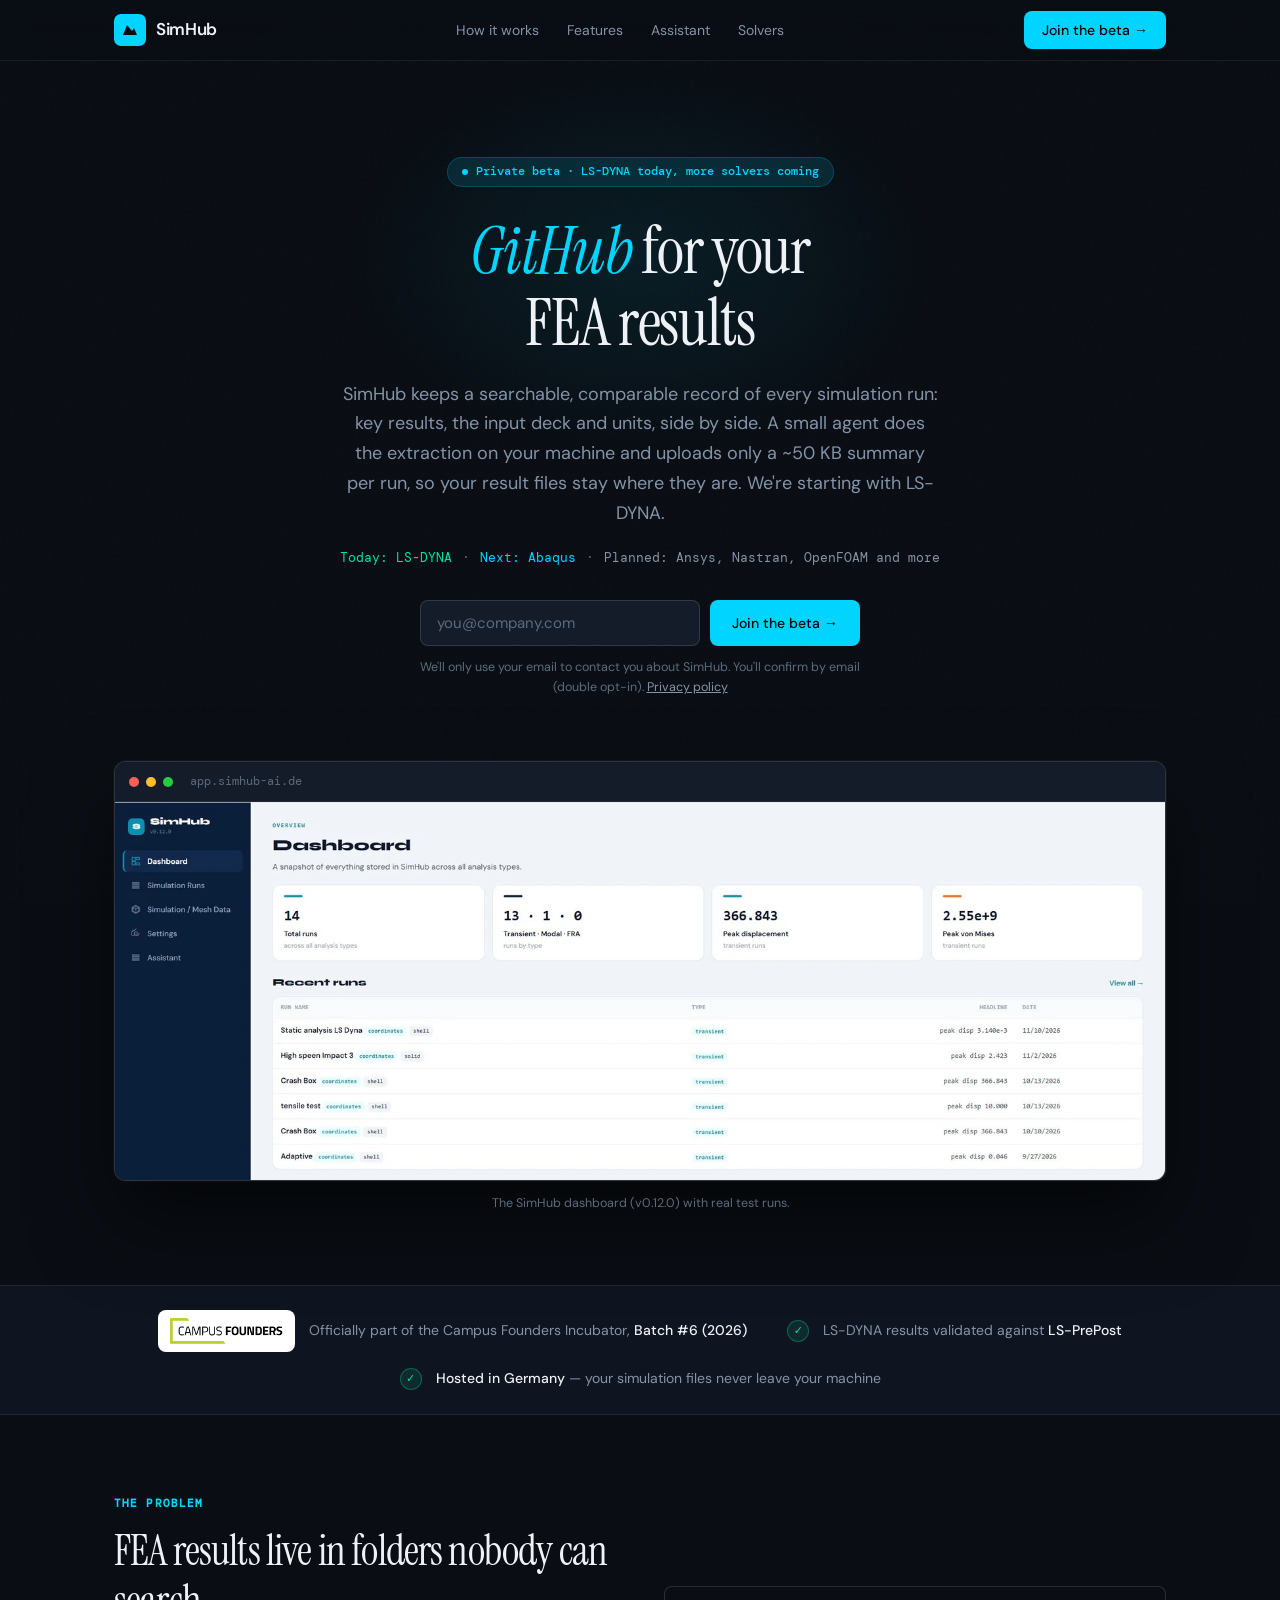
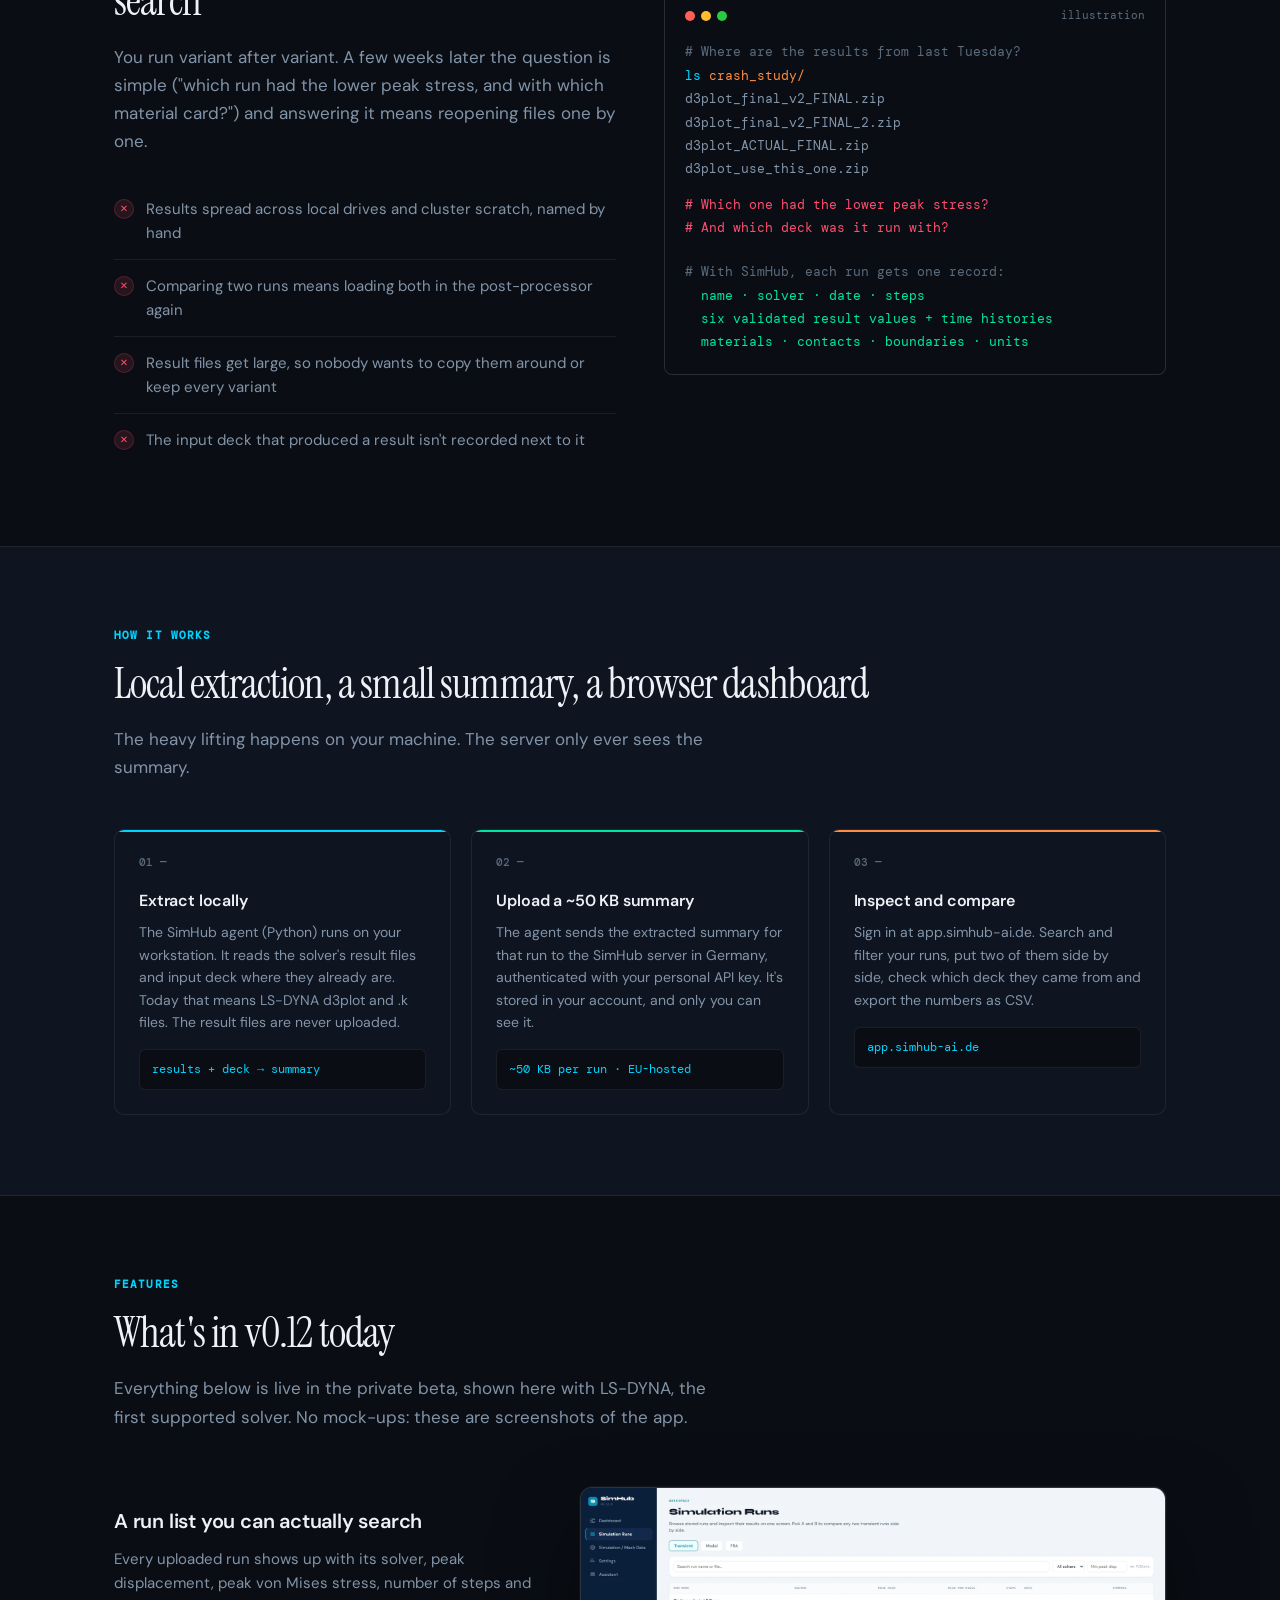
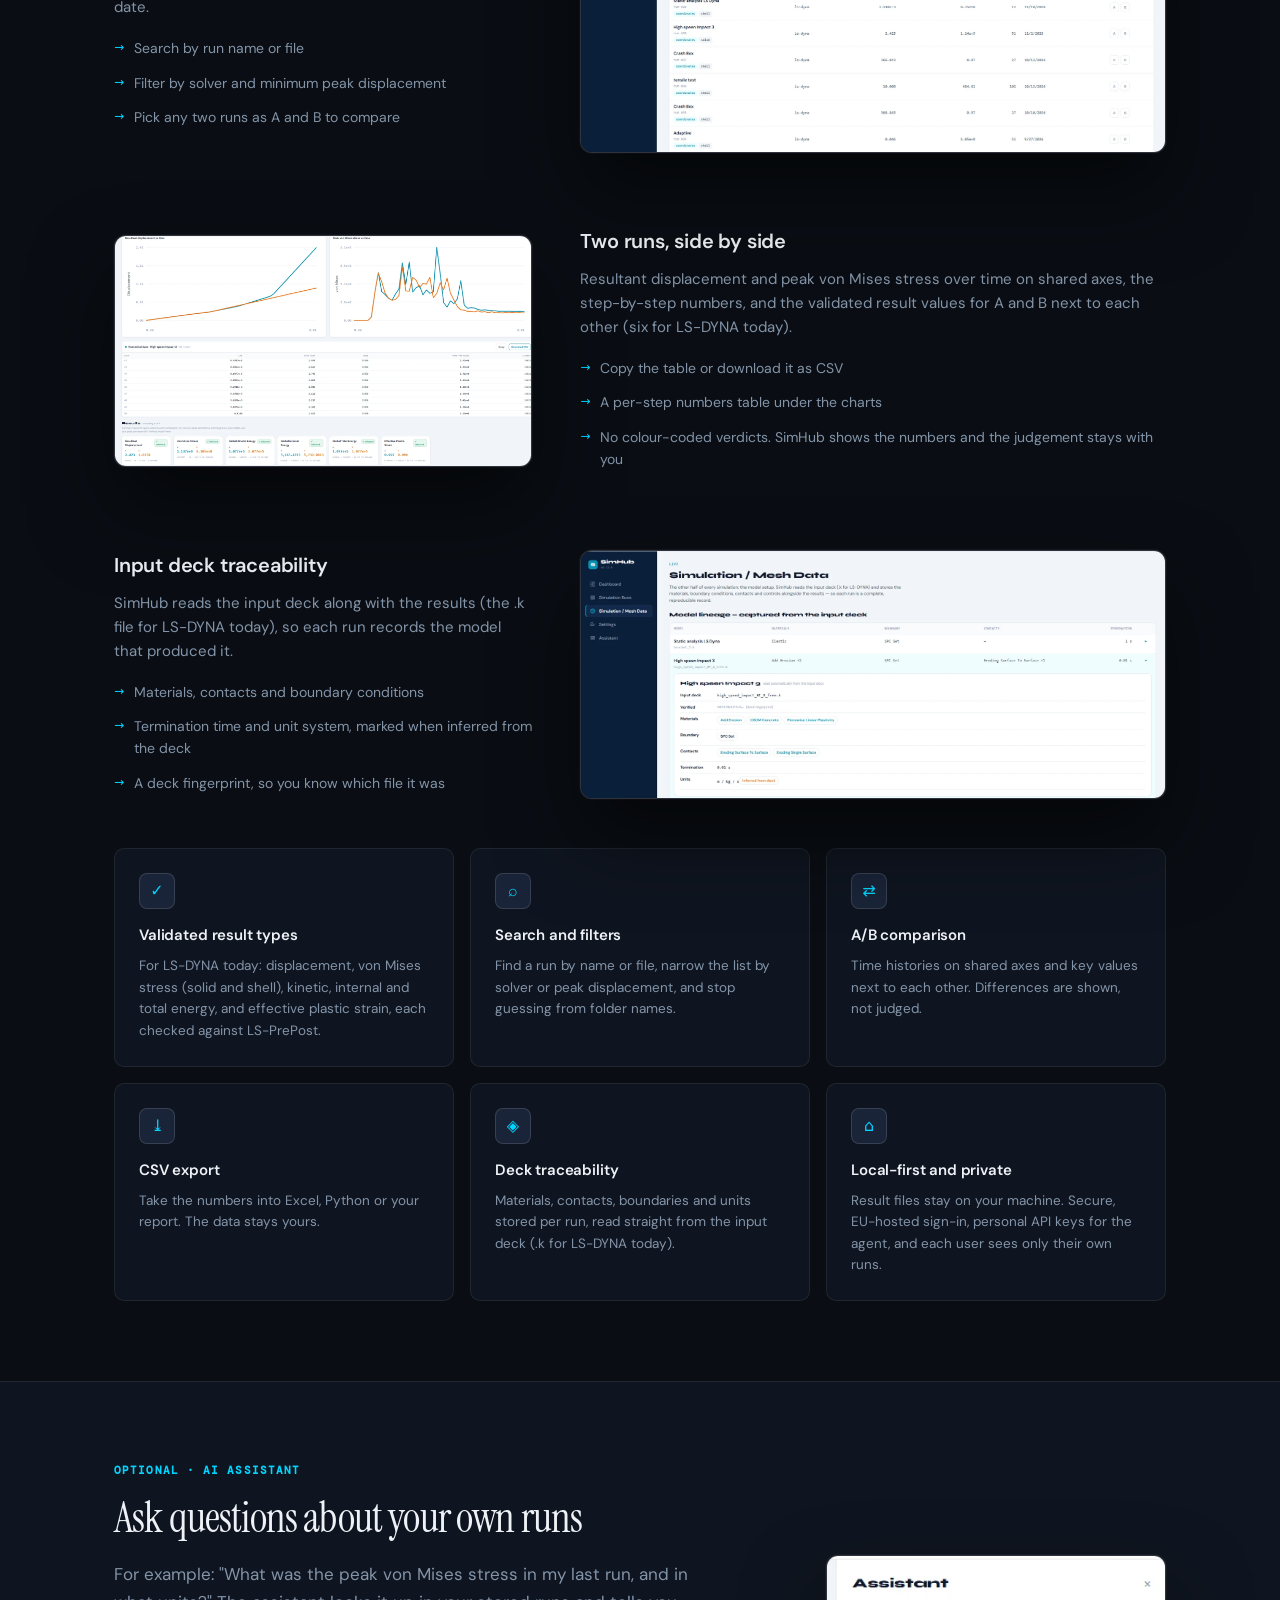
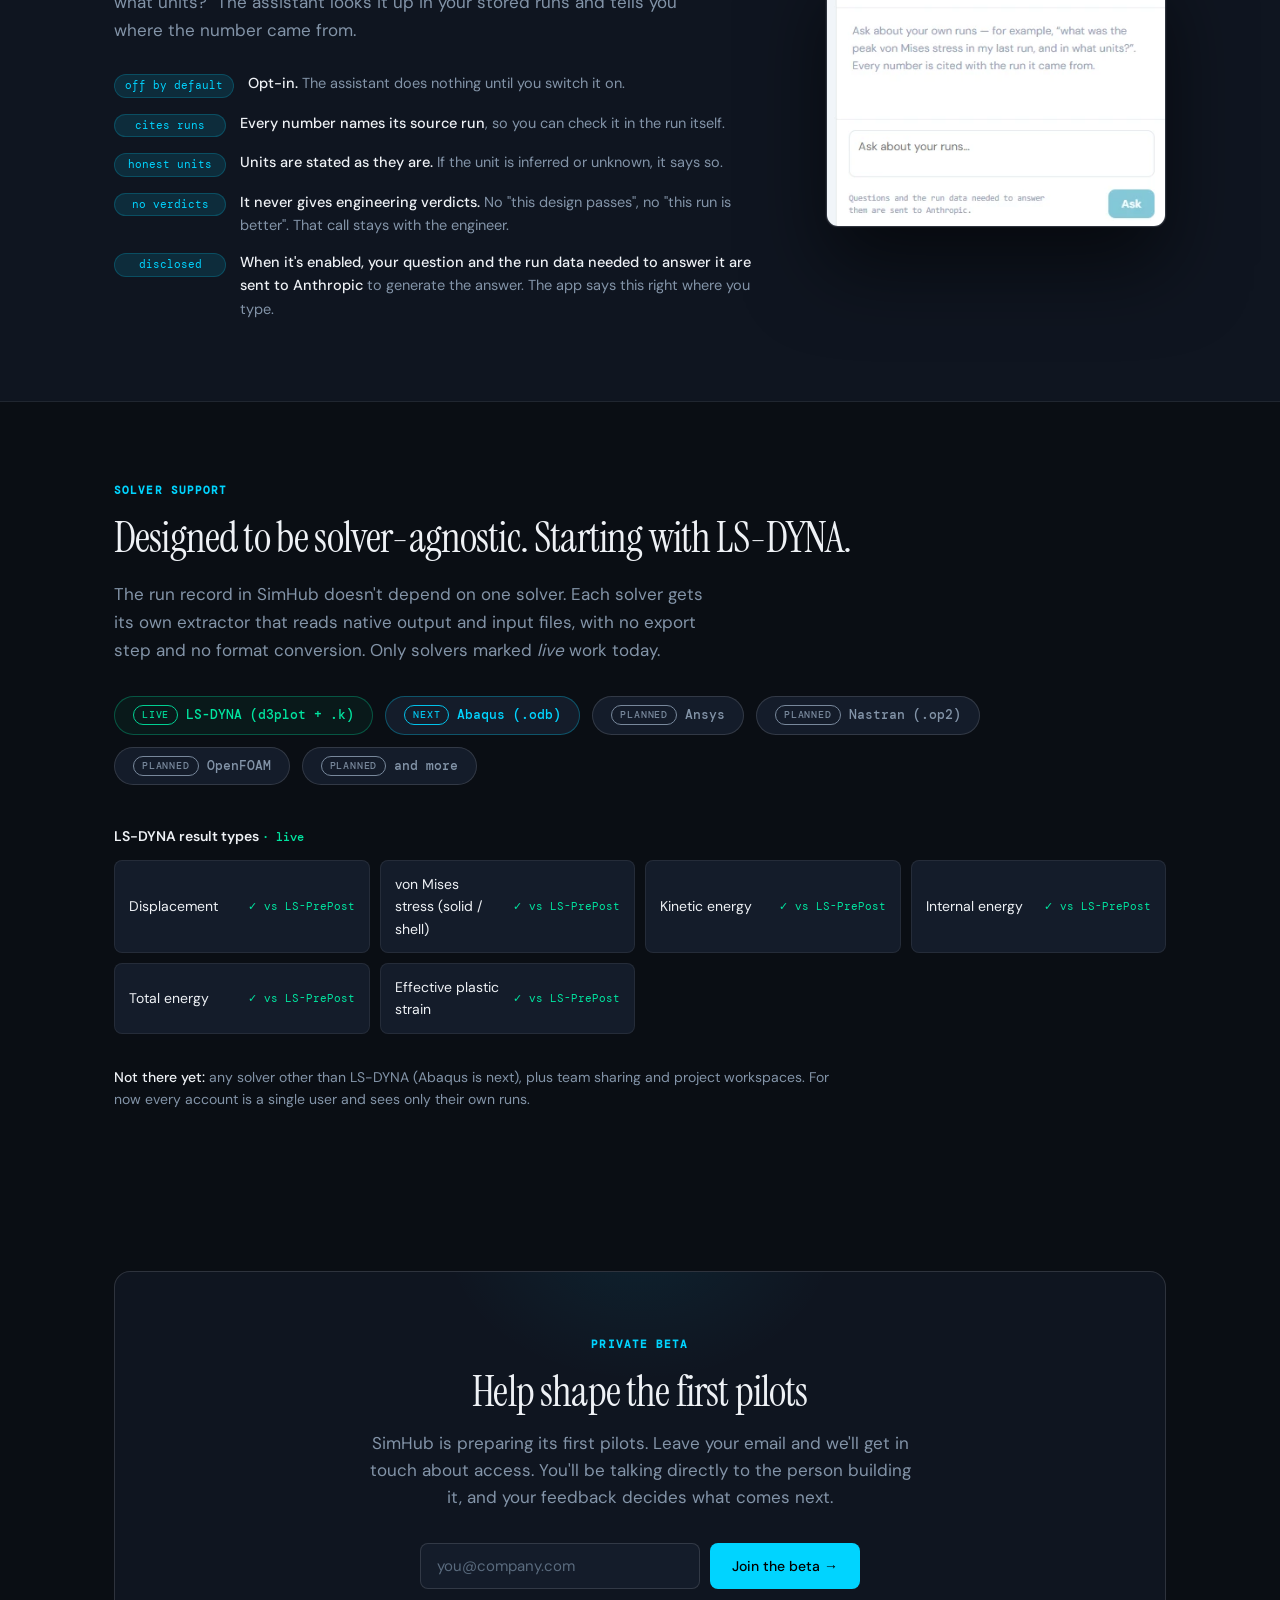
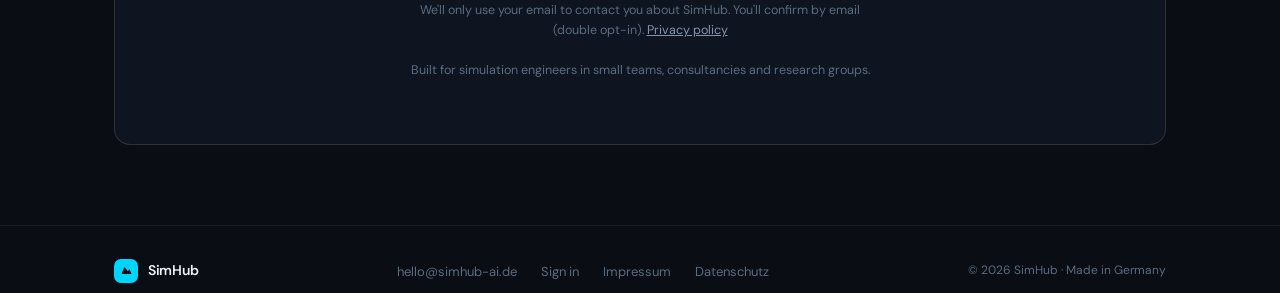
==== commit e104b8f3: "Reposition as solver-agnostic "GitHub for your FEA results" - Hero headline presents the general vis" ====
--- a/index.html
+++ b/index.html
@@ -3,15 +3,15 @@
 <head>
   <meta charset="UTF-8"/>
   <meta name="viewport" content="width=device-width, initial-scale=1.0"/>
-  <title>SimHub — Track and compare your LS-DYNA runs</title>
-  <meta name="description" content="SimHub keeps a searchable record of your LS-DYNA runs: validated key results, input deck, units, side-by-side comparison and CSV export. Extraction runs on your machine; only a ~50 KB summary per run is uploaded to a server in Germany. Private beta."/>
+  <title>SimHub — GitHub for your FEA results. Starting with LS-DYNA.</title>
+  <meta name="description" content="SimHub keeps a searchable, comparable record of your FEA runs: validated key results, input deck, units, side-by-side comparison and CSV export. Today: LS-DYNA. Next: Abaqus. Planned: Ansys, Nastran, OpenFOAM and more. Extraction runs on your machine; only a ~50 KB summary per run is uploaded to a server in Germany. Private beta."/>
   <link rel="canonical" href="https://simhub-ai.de/"/>
   <meta name="theme-color" content="#0a0e14"/>
   <meta property="og:type" content="website"/>
   <meta property="og:url" content="https://simhub-ai.de/"/>
   <meta property="og:site_name" content="SimHub"/>
-  <meta property="og:title" content="SimHub — Track and compare your LS-DYNA runs"/>
-  <meta property="og:description" content="A searchable record of every LS-DYNA run: validated results, input deck and units, side by side. Local extraction, ~50 KB summary per run, hosted in Germany. Private beta."/>
+  <meta property="og:title" content="SimHub — GitHub for your FEA results. Starting with LS-DYNA."/>
+  <meta property="og:description" content="A searchable, comparable record of every FEA run: validated results, input deck and units, side by side. Today: LS-DYNA · Next: Abaqus · Planned: Ansys, Nastran, OpenFOAM and more. Local extraction, hosted in Germany. Private beta."/>
   <meta property="og:image" content="https://simhub-ai.de/img/og-image.jpg"/>
   <meta property="og:image:width" content="1200"/>
   <meta property="og:image:height" content="630"/>
@@ -50,15 +50,18 @@
 <!-- ── Hero ────────────────────────────────────────────────────────────── -->
 <section class="hero">
   <div class="container">
-    <div class="hero-eyebrow">Private beta · LS-DYNA</div>
+    <div class="hero-eyebrow">Private beta · LS-DYNA today, more solvers coming</div>
     <h1>
-      Every LS-DYNA run,<br/>
-      <em>findable</em> and comparable
+      <em>GitHub</em> for your<br/>
+      FEA results
     </h1>
     <p class="hero-sub">
-      SimHub keeps a searchable record of your simulation runs: key results, input deck and units,
-      next to each other. A small agent does the extraction on your machine. Only a ~50&nbsp;KB summary
-      per run is uploaded, and your d3plot files stay where they are.
+      SimHub keeps a searchable, comparable record of every simulation run: key results, the input deck
+      and units, side by side. A small agent does the extraction on your machine and uploads only a
+      ~50&nbsp;KB summary per run, so your result files stay where they are. We're starting with LS-DYNA.
+    </p>
+    <p class="hero-avail" aria-label="Solver availability">
+      <span class="avail live">Today: LS-DYNA</span><span class="sep">·</span><span class="avail next">Next: Abaqus</span><span class="sep">·</span><span class="avail planned">Planned: Ansys, Nastran, OpenFOAM and more</span>
     </p>
 
     <form class="email-form waitlist-form" id="hero-form" novalidate>
@@ -98,7 +101,7 @@
       </li>
       <li class="trust-item">
         <span class="trust-check" aria-hidden="true">✓</span>
-        <span>Results validated against <strong>LS-PrePost</strong></span>
+        <span>LS-DYNA results validated against <strong>LS-PrePost</strong></span>
       </li>
       <li class="trust-item">
         <span class="trust-check" aria-hidden="true">✓</span>
@@ -127,7 +130,7 @@
           <li><span class="pain-icon" aria-hidden="true">✕</span><span>The input deck that produced a result isn't recorded next to it</span></li>
         </ul>
       </div>
-      <div class="terminal" role="img" aria-label="Illustration: a folder full of inconsistently named d3plot archives">
+      <div class="terminal" role="img" aria-label="Illustration: a folder full of inconsistently named result archives">
         <div class="terminal-bar">
           <div class="dot" style="background:#ff5f57"></div>
           <div class="dot" style="background:#ffbd2e"></div>
@@ -163,8 +166,8 @@
       <div class="step">
         <div class="step-num">01 —</div>
         <h3>Extract locally</h3>
-        <p>The SimHub agent (Python) runs on your workstation. It reads the LS-DYNA d3plot results and the .k input deck where they already are. The result files are never uploaded.</p>
-        <div class="step-code">d3plot + .k → summary</div>
+        <p>The SimHub agent (Python) runs on your workstation. It reads the solver's result files and input deck where they already are. Today that means LS-DYNA d3plot and .k files. The result files are never uploaded.</p>
+        <div class="step-code">results + deck → summary</div>
       </div>
       <div class="step">
         <div class="step-num">02 —</div>
@@ -187,7 +190,7 @@
   <div class="container">
     <p class="section-label">Features</p>
     <h2>What's in v0.12 today</h2>
-    <p class="section-sub">Everything below is live in the private beta. No mock-ups: these are screenshots of the app.</p>
+    <p class="section-sub">Everything below is live in the private beta, shown here with LS-DYNA, the first supported solver. No mock-ups: these are screenshots of the app.</p>
 
     <div class="screens">
       <div class="screen-row">
@@ -211,7 +214,7 @@
       <div class="screen-row flip">
         <div class="screen-text">
           <h3>Two runs, side by side</h3>
-          <p>Resultant displacement and peak von Mises stress over time on shared axes, the step-by-step numbers, and all six result values for A and B next to each other.</p>
+          <p>Resultant displacement and peak von Mises stress over time on shared axes, the step-by-step numbers, and the validated result values for A and B next to each other (six for LS-DYNA today).</p>
           <ul>
             <li>Copy the table or download it as CSV</li>
             <li>A per-step numbers table under the charts</li>
@@ -229,7 +232,7 @@
       <div class="screen-row">
         <div class="screen-text">
           <h3>Input deck traceability</h3>
-          <p>SimHub reads the .k input deck along with the results, so each run records the model that produced it.</p>
+          <p>SimHub reads the input deck along with the results (the .k file for LS-DYNA today), so each run records the model that produced it.</p>
           <ul>
             <li>Materials, contacts and boundary conditions</li>
             <li>Termination time and unit system, marked when inferred from the deck</li>
@@ -248,8 +251,8 @@
     <div class="features-grid">
       <div class="feature">
         <div class="feature-icon" aria-hidden="true">✓</div>
-        <h3>Six validated result types</h3>
-        <p>Displacement, von Mises stress (solid and shell), kinetic, internal and total energy, and effective plastic strain, each checked against LS-PrePost.</p>
+        <h3>Validated result types</h3>
+        <p>For LS-DYNA today: displacement, von Mises stress (solid and shell), kinetic, internal and total energy, and effective plastic strain, each checked against LS-PrePost.</p>
       </div>
       <div class="feature">
         <div class="feature-icon" aria-hidden="true">⌕</div>
@@ -269,7 +272,7 @@
       <div class="feature">
         <div class="feature-icon" aria-hidden="true">◈</div>
         <h3>Deck traceability</h3>
-        <p>Materials, contacts, boundaries and units stored per run, read straight from the .k file.</p>
+        <p>Materials, contacts, boundaries and units stored per run, read straight from the input deck (.k for LS-DYNA today).</p>
       </div>
       <div class="feature">
         <div class="feature-icon" aria-hidden="true">⌂</div>
@@ -313,16 +316,20 @@
 <section id="solvers">
   <div class="container">
     <p class="section-label">Solver support</p>
-    <h2>LS-DYNA today. Abaqus next.</h2>
-    <p class="section-sub">SimHub reads native LS-DYNA output and input files: no export step, no format conversion.</p>
-
-    <div class="solver-chips">
-      <div class="solver-chip live"><span class="chip-dot"></span>LS-DYNA (d3plot + .k) — live</div>
-      <div class="solver-chip next"><span class="chip-dot"></span>Abaqus (.odb) — next</div>
-      <div class="solver-chip"><span class="chip-dot"></span>Nastran (.op2) — planned</div>
-      <div class="solver-chip"><span class="chip-dot"></span>OpenFOAM — planned</div>
-    </div>
-
+    <h2>Designed to be solver-agnostic. Starting with LS-DYNA.</h2>
+    <p class="section-sub">The run record in SimHub doesn't depend on one solver. Each solver gets its own extractor that reads
+      native output and input files, with no export step and no format conversion. Only solvers marked <em>live</em> work today.</p>
+
+    <ul class="solver-chips" aria-label="Solver availability">
+      <li class="solver-chip live"><span class="status">live</span>LS-DYNA (d3plot + .k)</li>
+      <li class="solver-chip next"><span class="status">next</span>Abaqus (.odb)</li>
+      <li class="solver-chip"><span class="status">planned</span>Ansys</li>
+      <li class="solver-chip"><span class="status">planned</span>Nastran (.op2)</li>
+      <li class="solver-chip"><span class="status">planned</span>OpenFOAM</li>
+      <li class="solver-chip"><span class="status">planned</span>and more</li>
+    </ul>
+
+    <h3 class="result-types-title">LS-DYNA result types <span>· live</span></h3>
     <div class="result-types" aria-label="LS-DYNA result types">
       <div class="result-type"><span>Displacement</span><span>✓ vs LS-PrePost</span></div>
       <div class="result-type"><span>von Mises stress (solid / shell)</span><span>✓ vs LS-PrePost</span></div>
@@ -332,8 +339,8 @@
       <div class="result-type"><span>Effective plastic strain</span><span>✓ vs LS-PrePost</span></div>
     </div>
 
-    <p class="not-yet"><strong>Not there yet:</strong> team sharing and project workspaces, Abaqus and any solver other
-      than LS-DYNA. For now every account is a single user and sees only their own runs.</p>
+    <p class="not-yet"><strong>Not there yet:</strong> any solver other than LS-DYNA (Abaqus is next), plus team sharing
+      and project workspaces. For now every account is a single user and sees only their own runs.</p>
   </div>
 </section>
 
--- a/css/site.css
+++ b/css/site.css
@@ -367,3 +367,24 @@
 @media (max-width: 400px) {
   .nav-inner .btn { padding: 8px 12px; font-size: 13px; }
 }
+
+/* ── Solver availability labels (hero + solvers) ─────────────── */
+.hero-avail {
+  display: flex; flex-wrap: wrap; justify-content: center; align-items: center; gap: 6px 10px;
+  font-family: 'DM Mono', monospace; font-size: 12.5px; color: var(--text-2);
+  margin: -16px auto 32px; max-width: 640px;
+}
+.hero-avail .avail.live    { color: var(--green); }
+.hero-avail .avail.next    { color: var(--accent); }
+.hero-avail .avail.planned { color: var(--text-1); }
+.hero-avail .sep { color: var(--text-2); }
+
+ul.solver-chips { list-style: none; }
+.solver-chip .status {
+  font-size: 10px; text-transform: uppercase; letter-spacing: 0.08em;
+  border-radius: 100px; padding: 1px 8px; border: 1px solid currentColor; opacity: 0.9;
+}
+.result-types-title { font-size: 14px; font-weight: 600; margin-top: 40px; color: var(--text-0); }
+.result-types-title span { color: var(--green); font-family: 'DM Mono', monospace; font-size: 12px; font-weight: 500; }
+.result-types-title + .result-types { margin-top: 12px; }
+@media (max-width: 768px) { .hero-avail { margin-top: -12px; font-size: 12px; } .hero-avail .sep { display: none; } .hero-avail { flex-direction: column; gap: 4px; } }
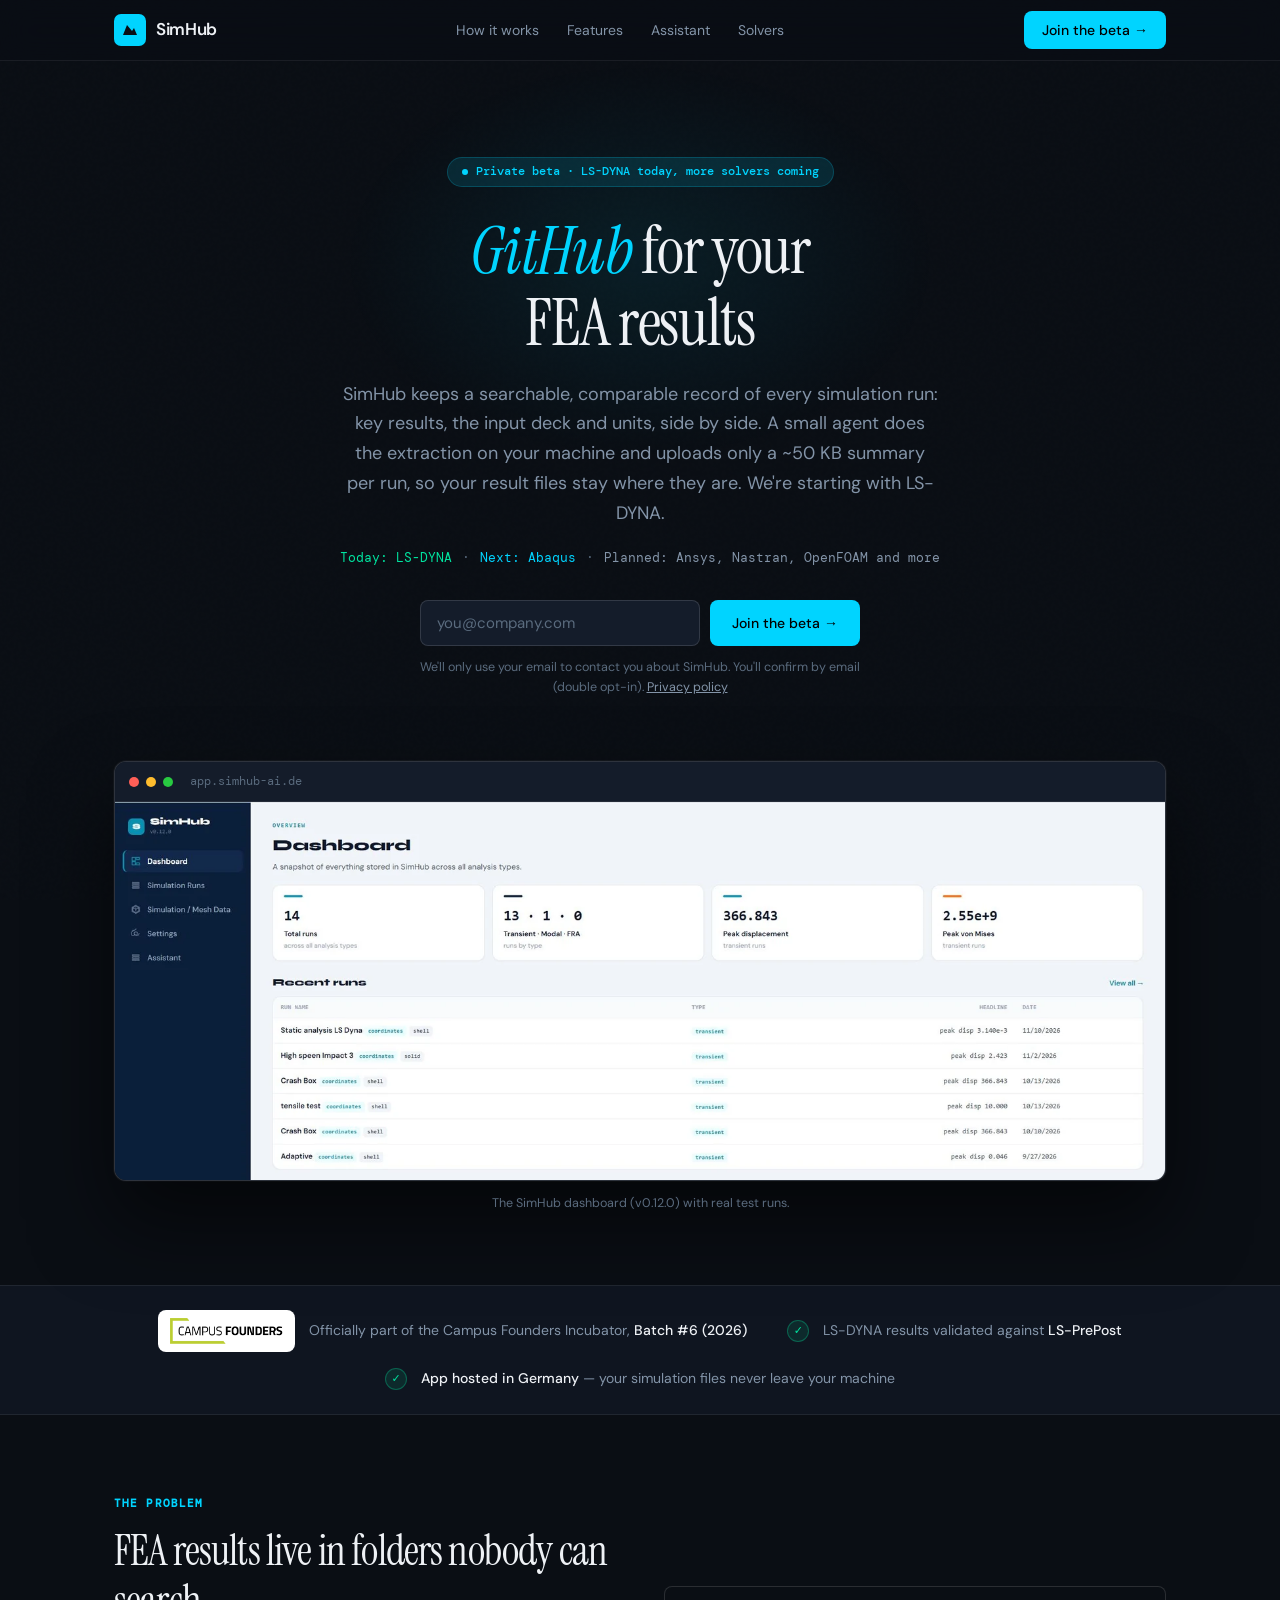
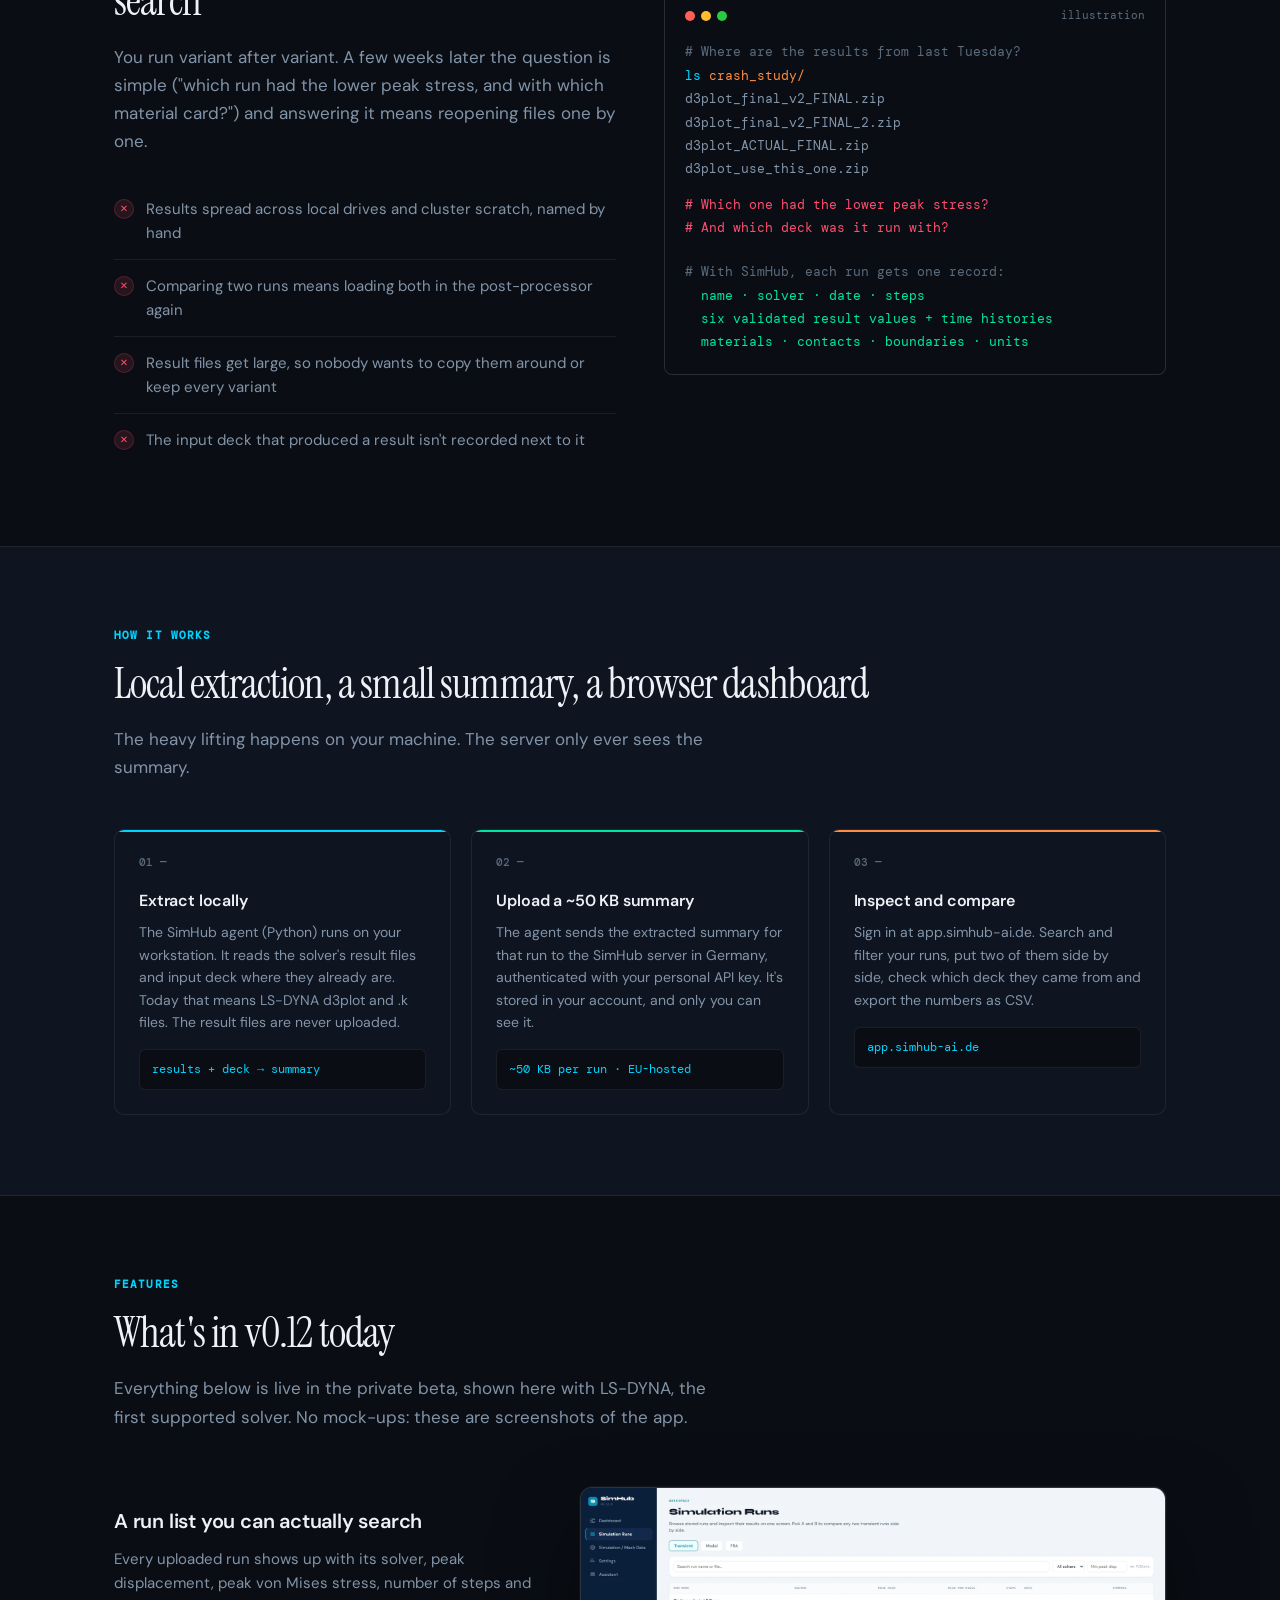
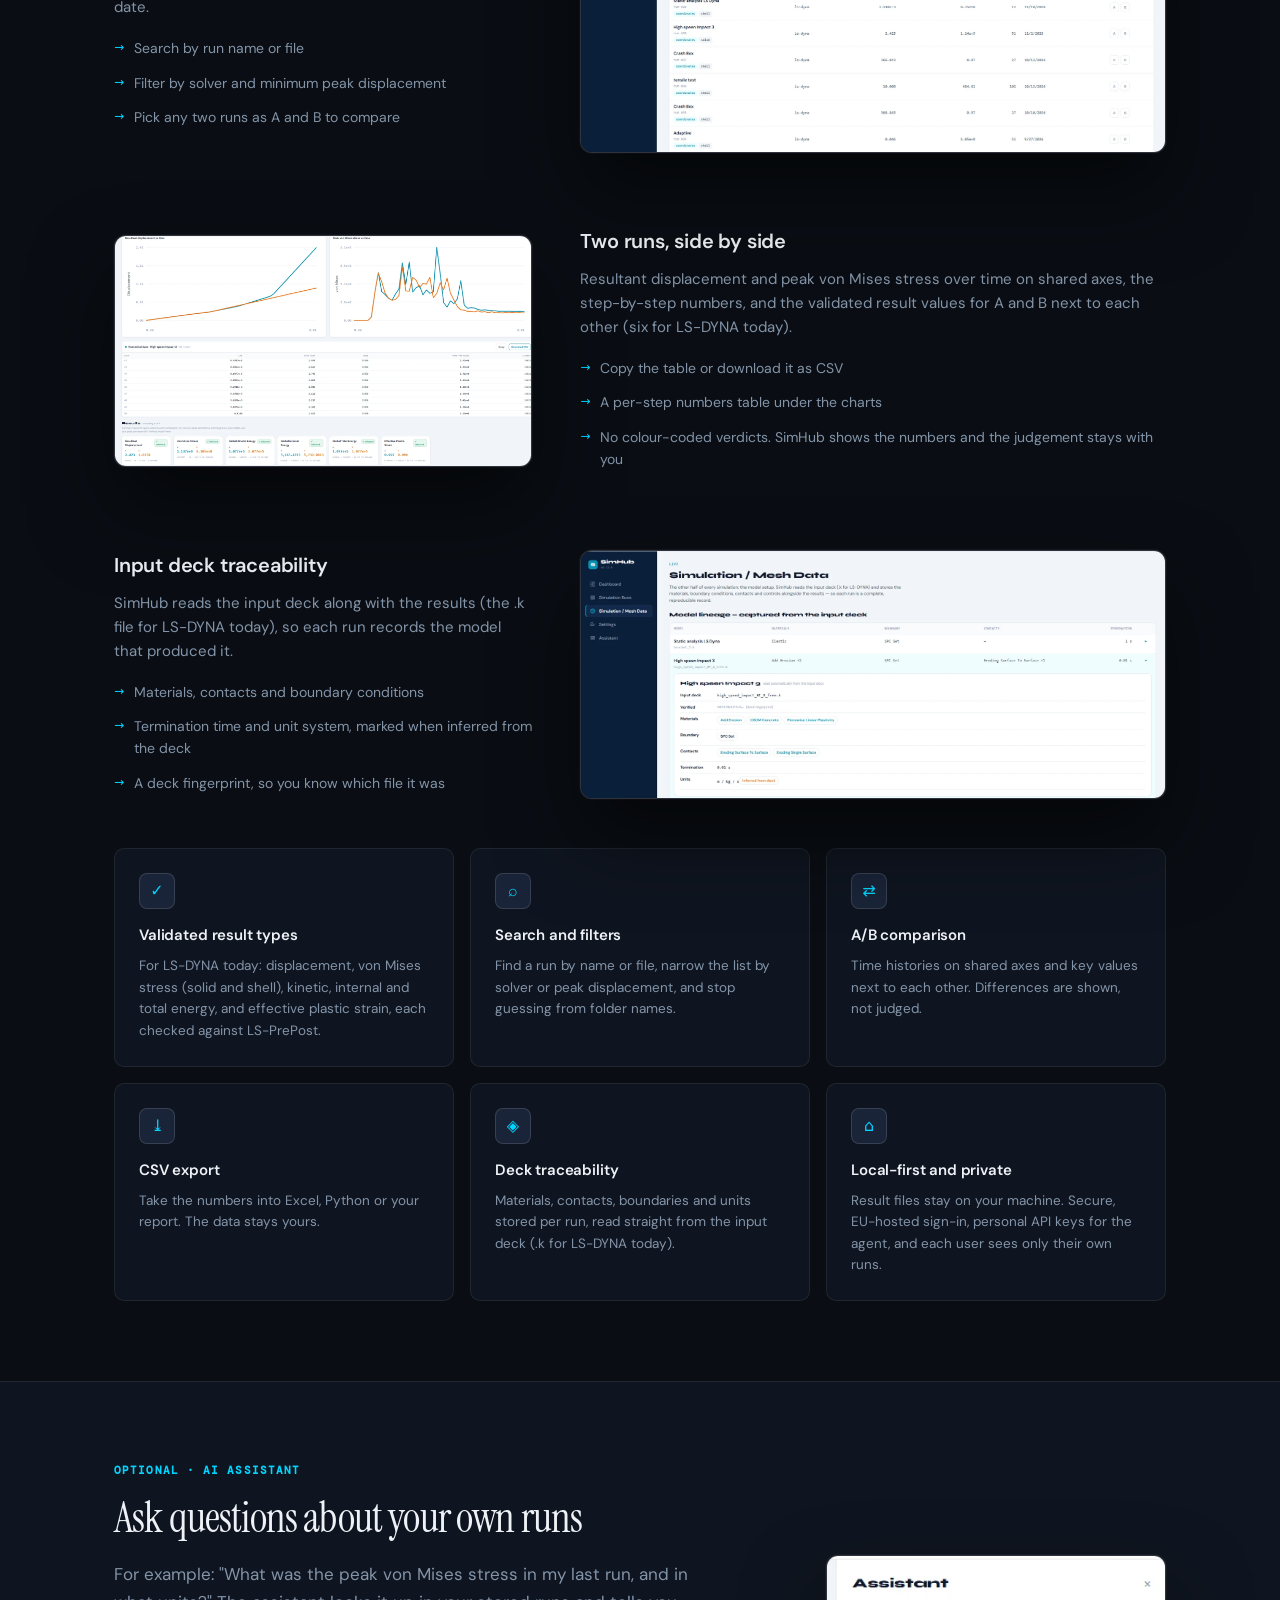
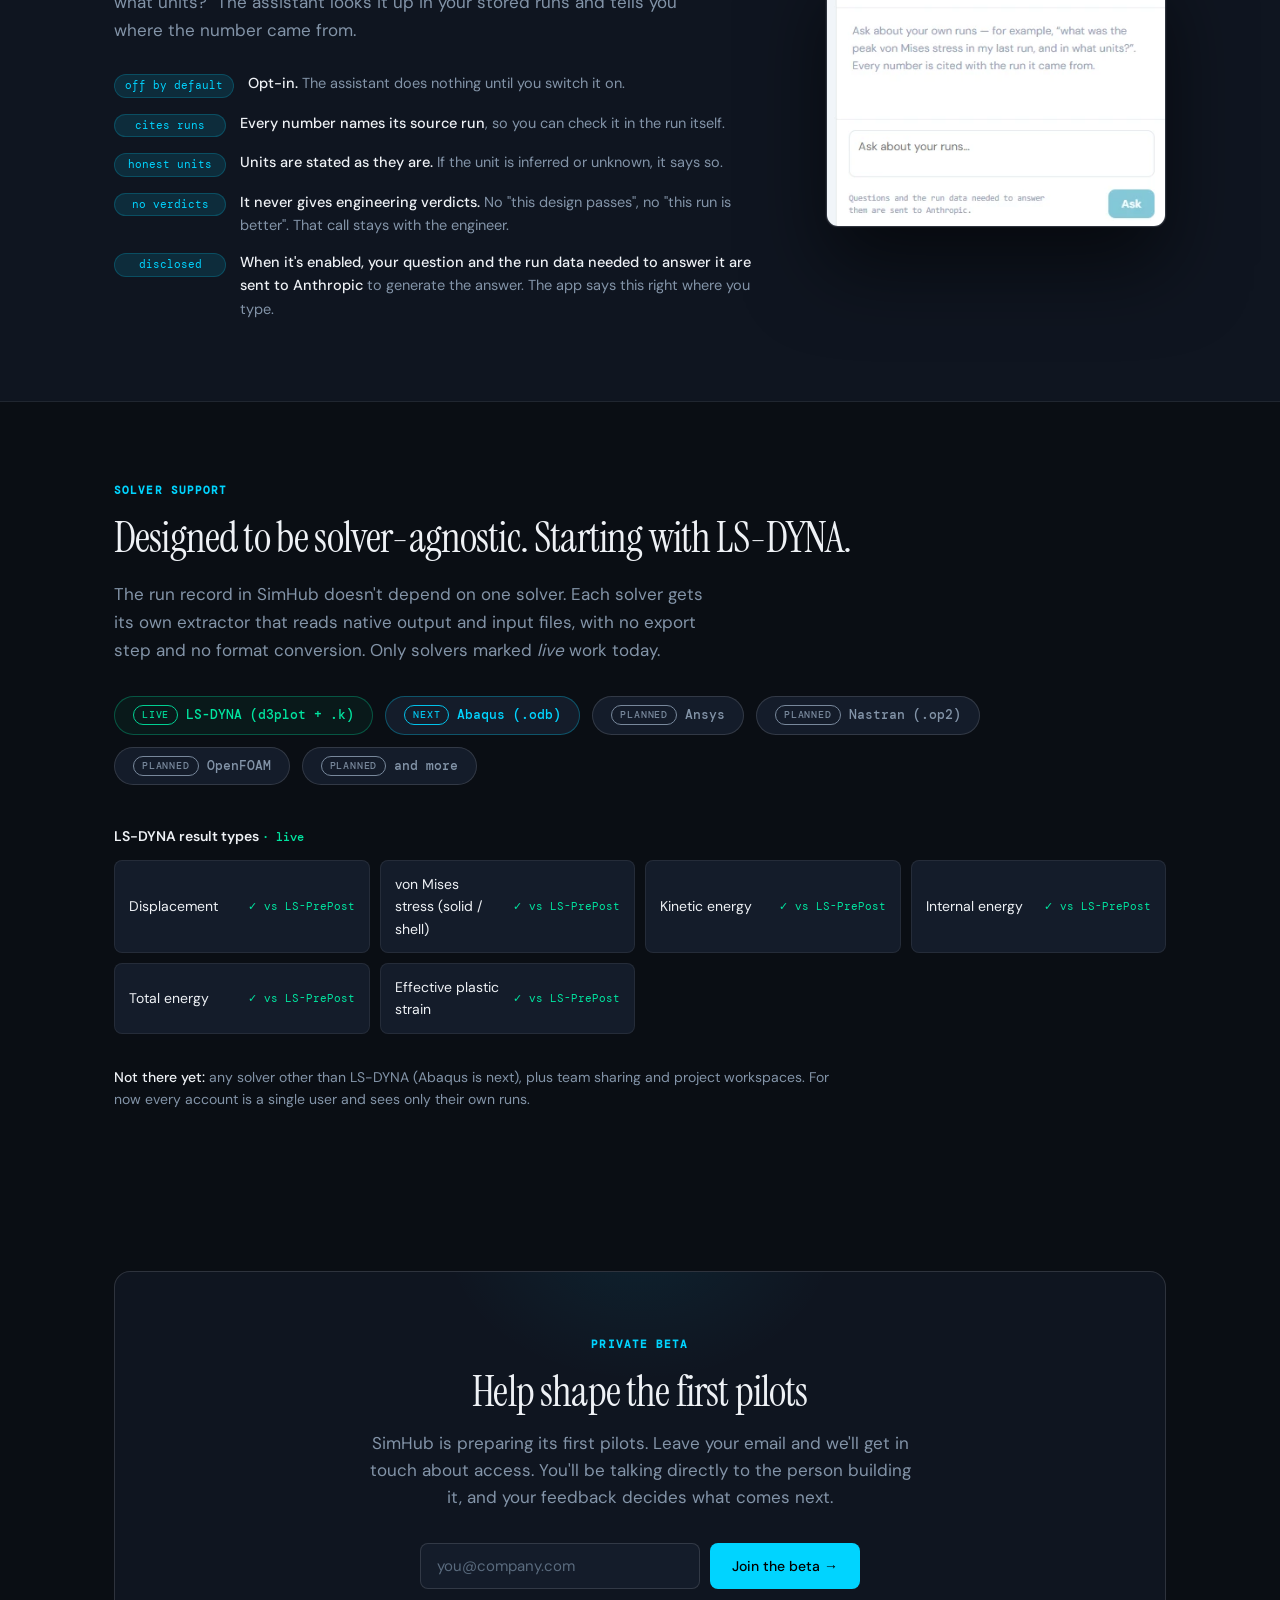
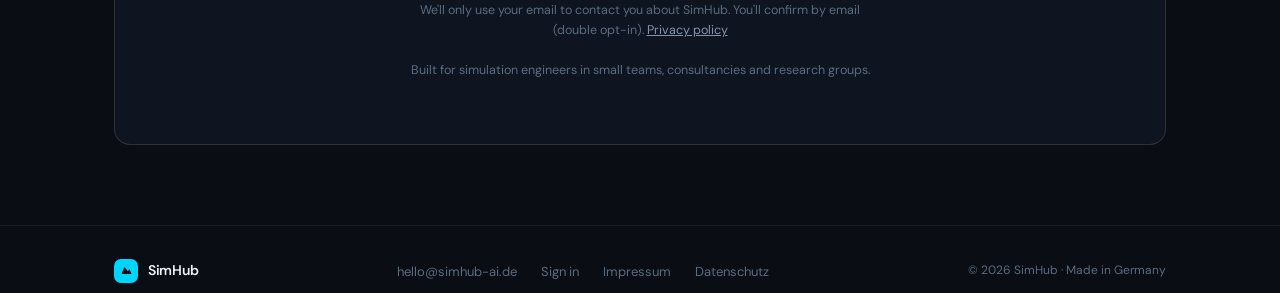
==== commit 0d3288bf: "Final pass: describe current setup exactly - Datenschutz: app.simhub-ai.de not covered; separate app" ====
--- a/index.html
+++ b/index.html
@@ -105,7 +105,7 @@
       </li>
       <li class="trust-item">
         <span class="trust-check" aria-hidden="true">✓</span>
-        <span><strong>Hosted in Germany</strong> — your simulation files never leave your machine</span>
+        <span><strong>App hosted in Germany</strong> — your simulation files never leave your machine</span>
       </li>
     </ul>
   </div>
--- a/css/site.css
+++ b/css/site.css
@@ -336,11 +336,6 @@
 .legal ul { padding-left: 20px; margin-bottom: 12px; }
 .legal address { font-style: normal; color: var(--text-0); font-size: 15px; margin-bottom: 12px; line-height: 1.7; }
 .legal strong { color: var(--text-0); font-weight: 500; }
-.ph { font-family: 'DM Mono', monospace; font-size: 0.88em; color: var(--orange); background: rgba(255,140,66,0.08); border-radius: 4px; padding: 0 4px; }
-.draft-banner {
-  border: 1px solid rgba(255,140,66,0.4); background: rgba(255,140,66,0.08); color: var(--orange);
-  border-radius: var(--r); padding: 14px 18px; font-size: 14px; margin: 24px 0 8px; line-height: 1.55;
-}
 .legal .meta { font-size: 13px; color: var(--text-2); }
 
 /* ── Responsive ──────────────────────────────────────────────── */
